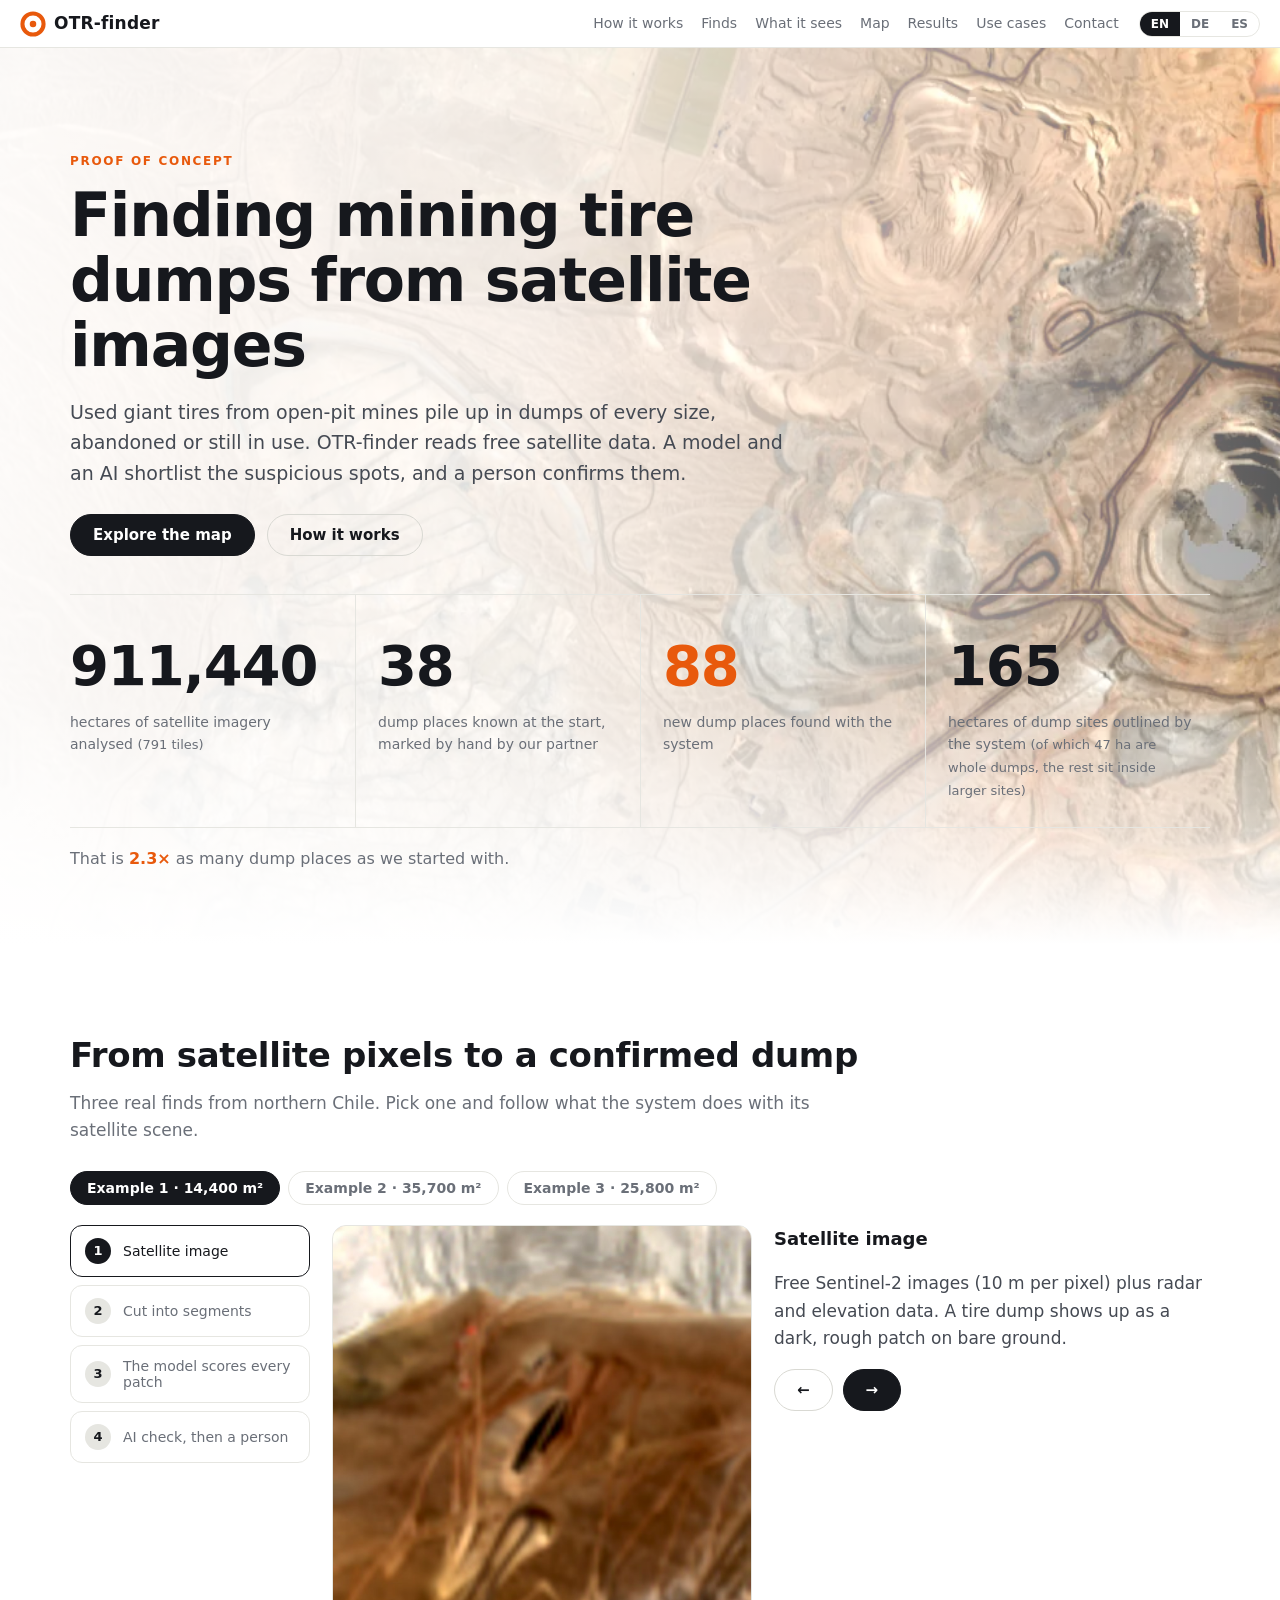
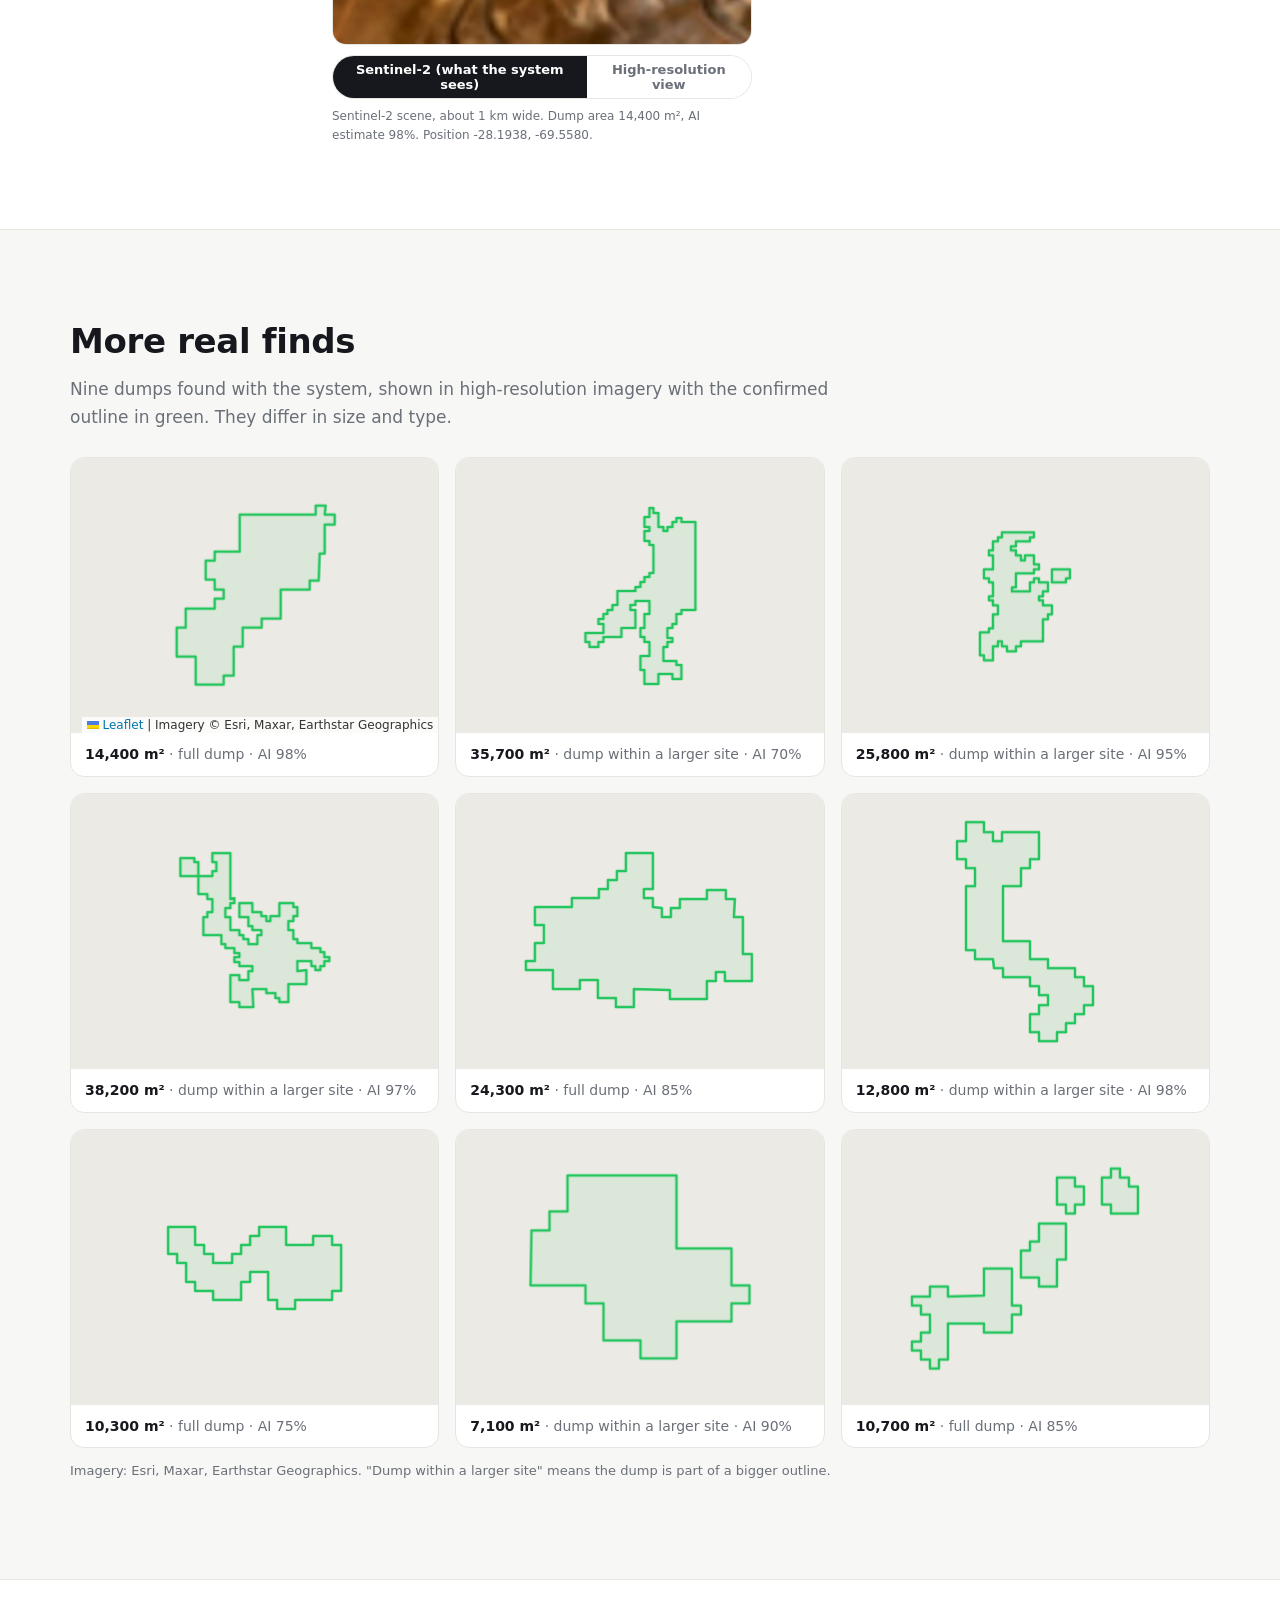
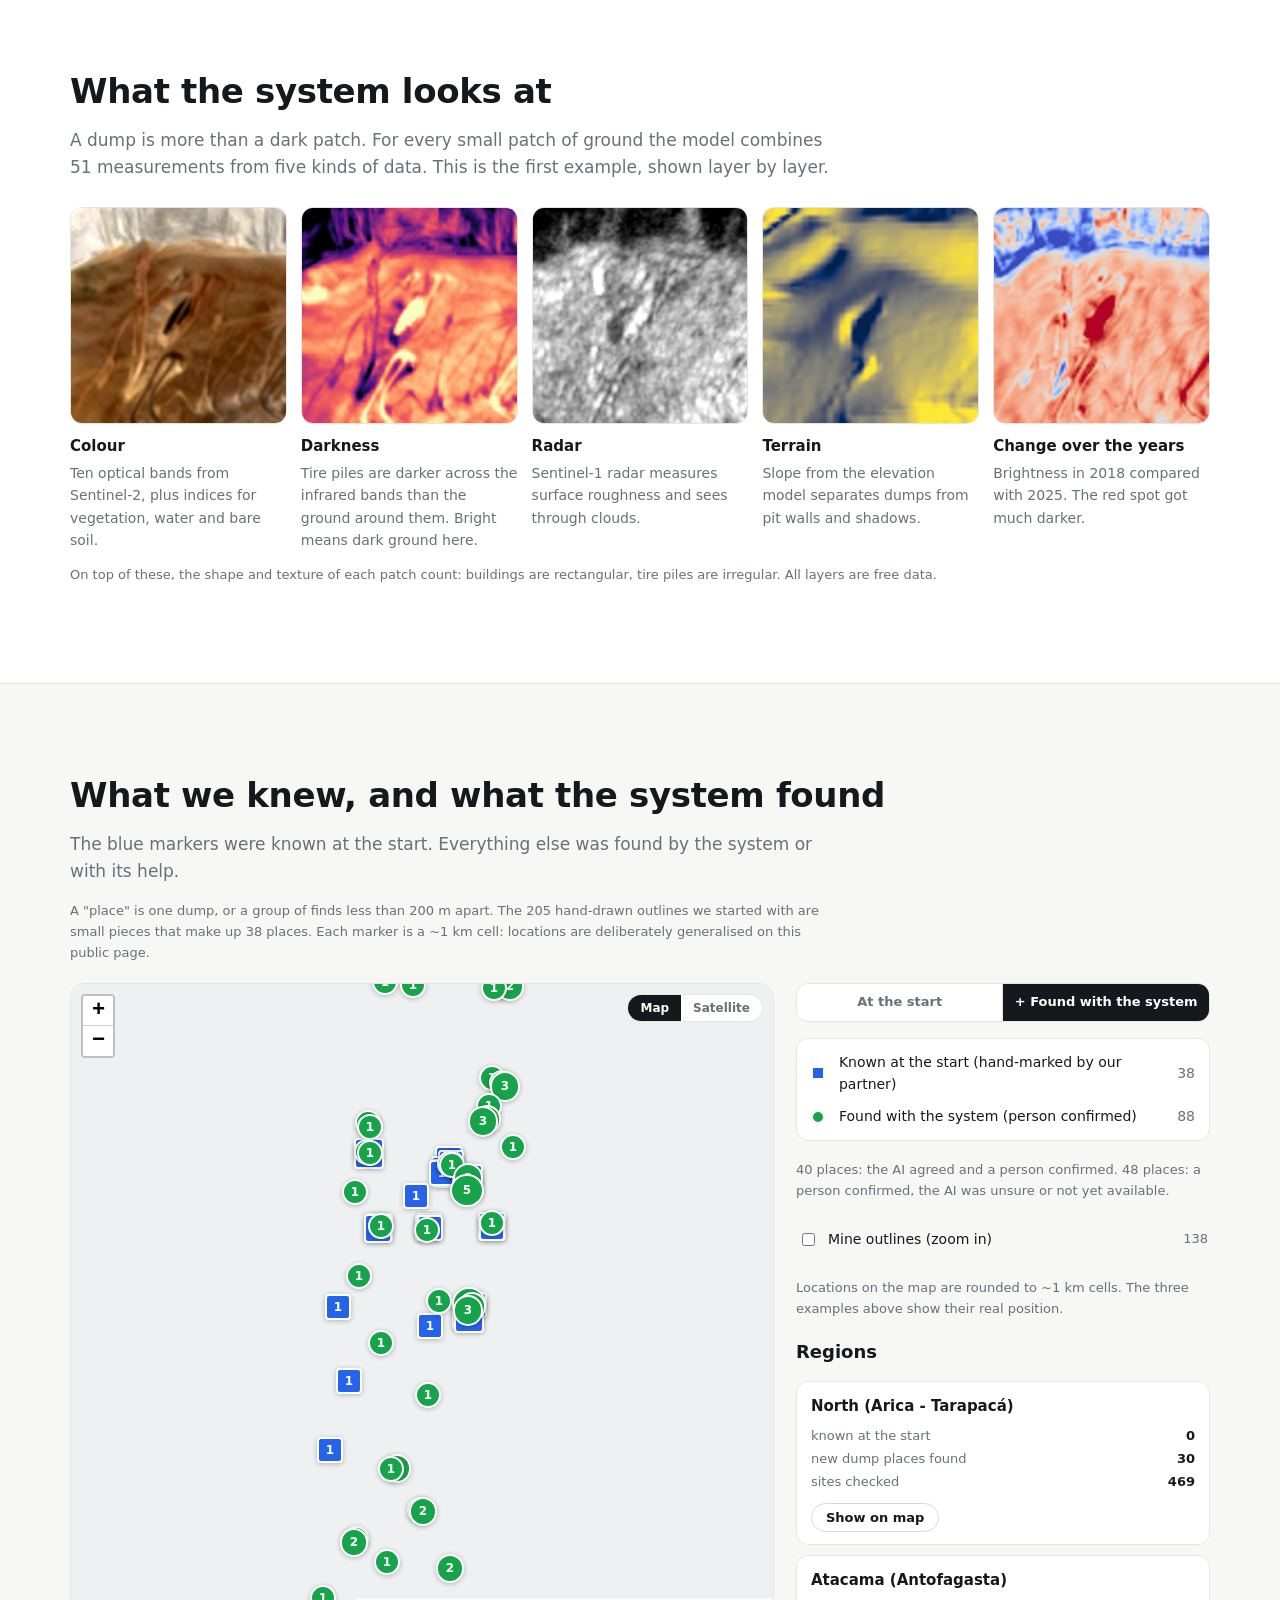
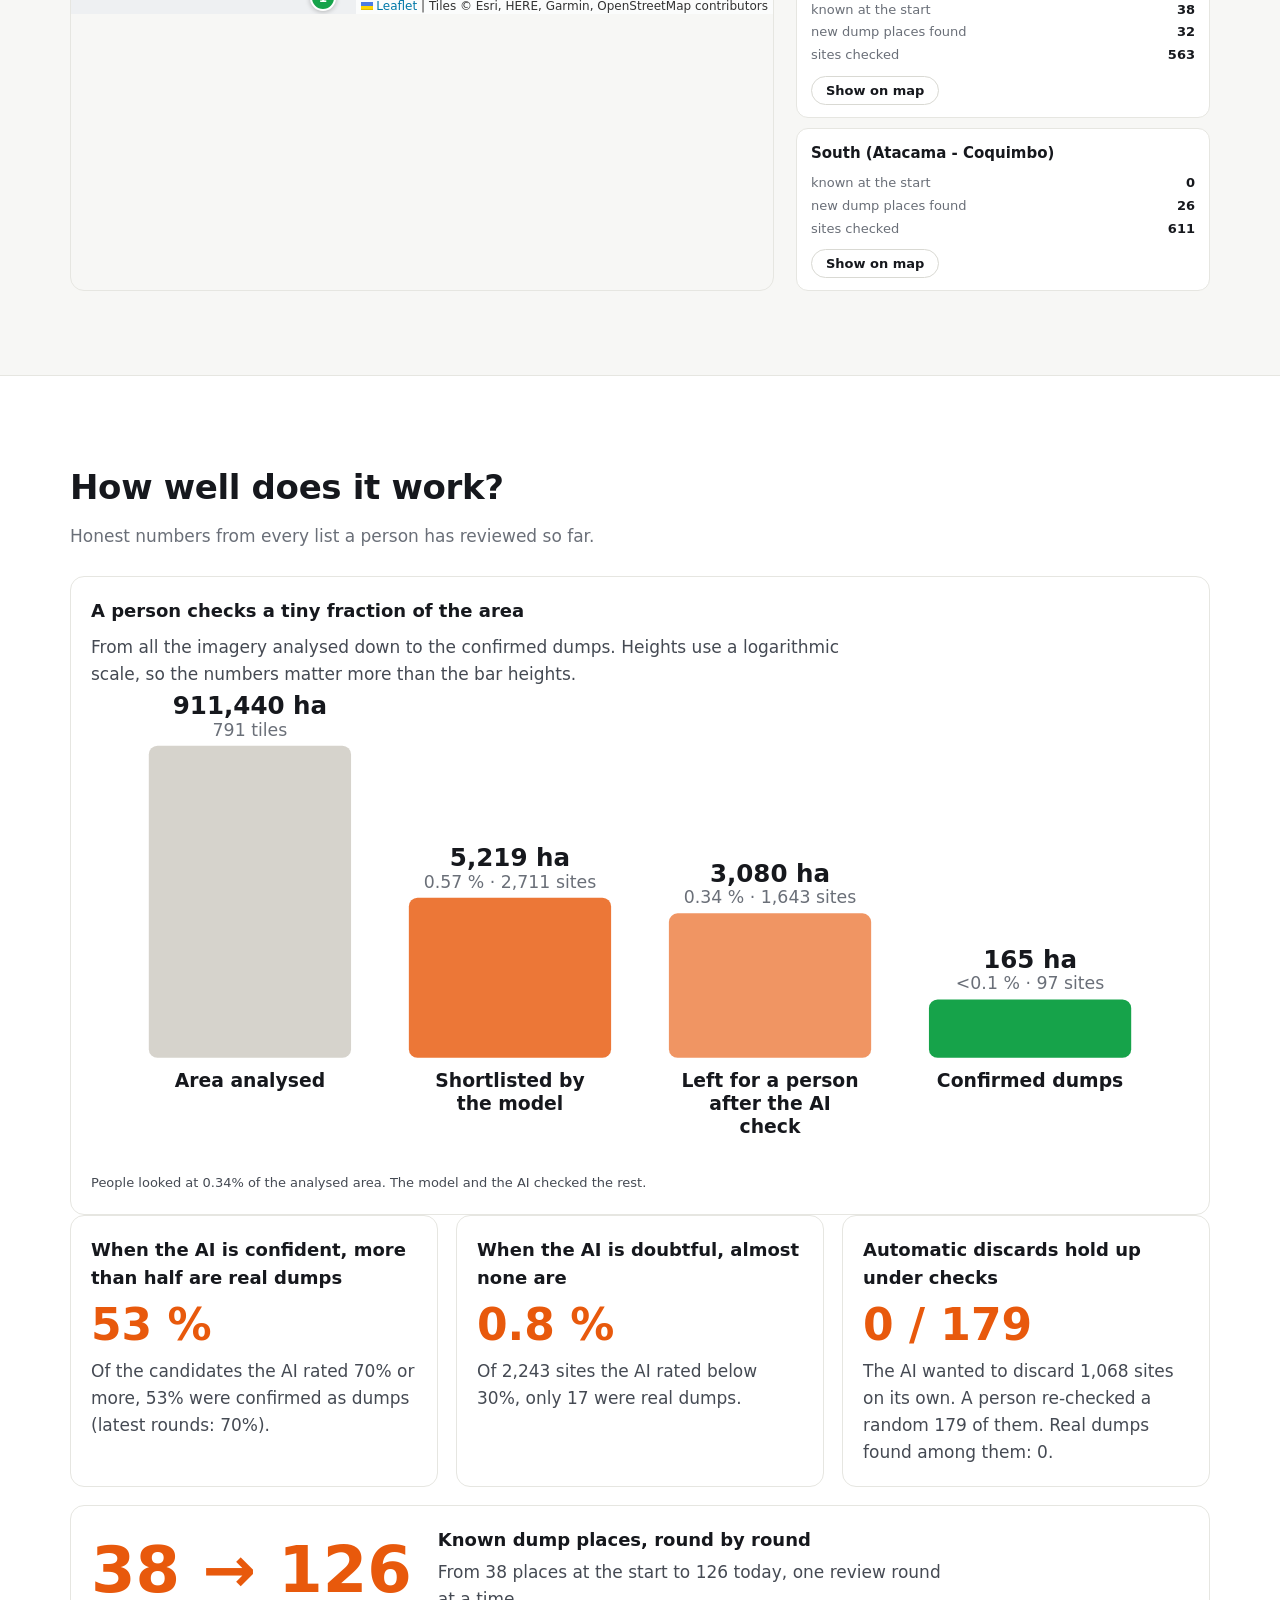
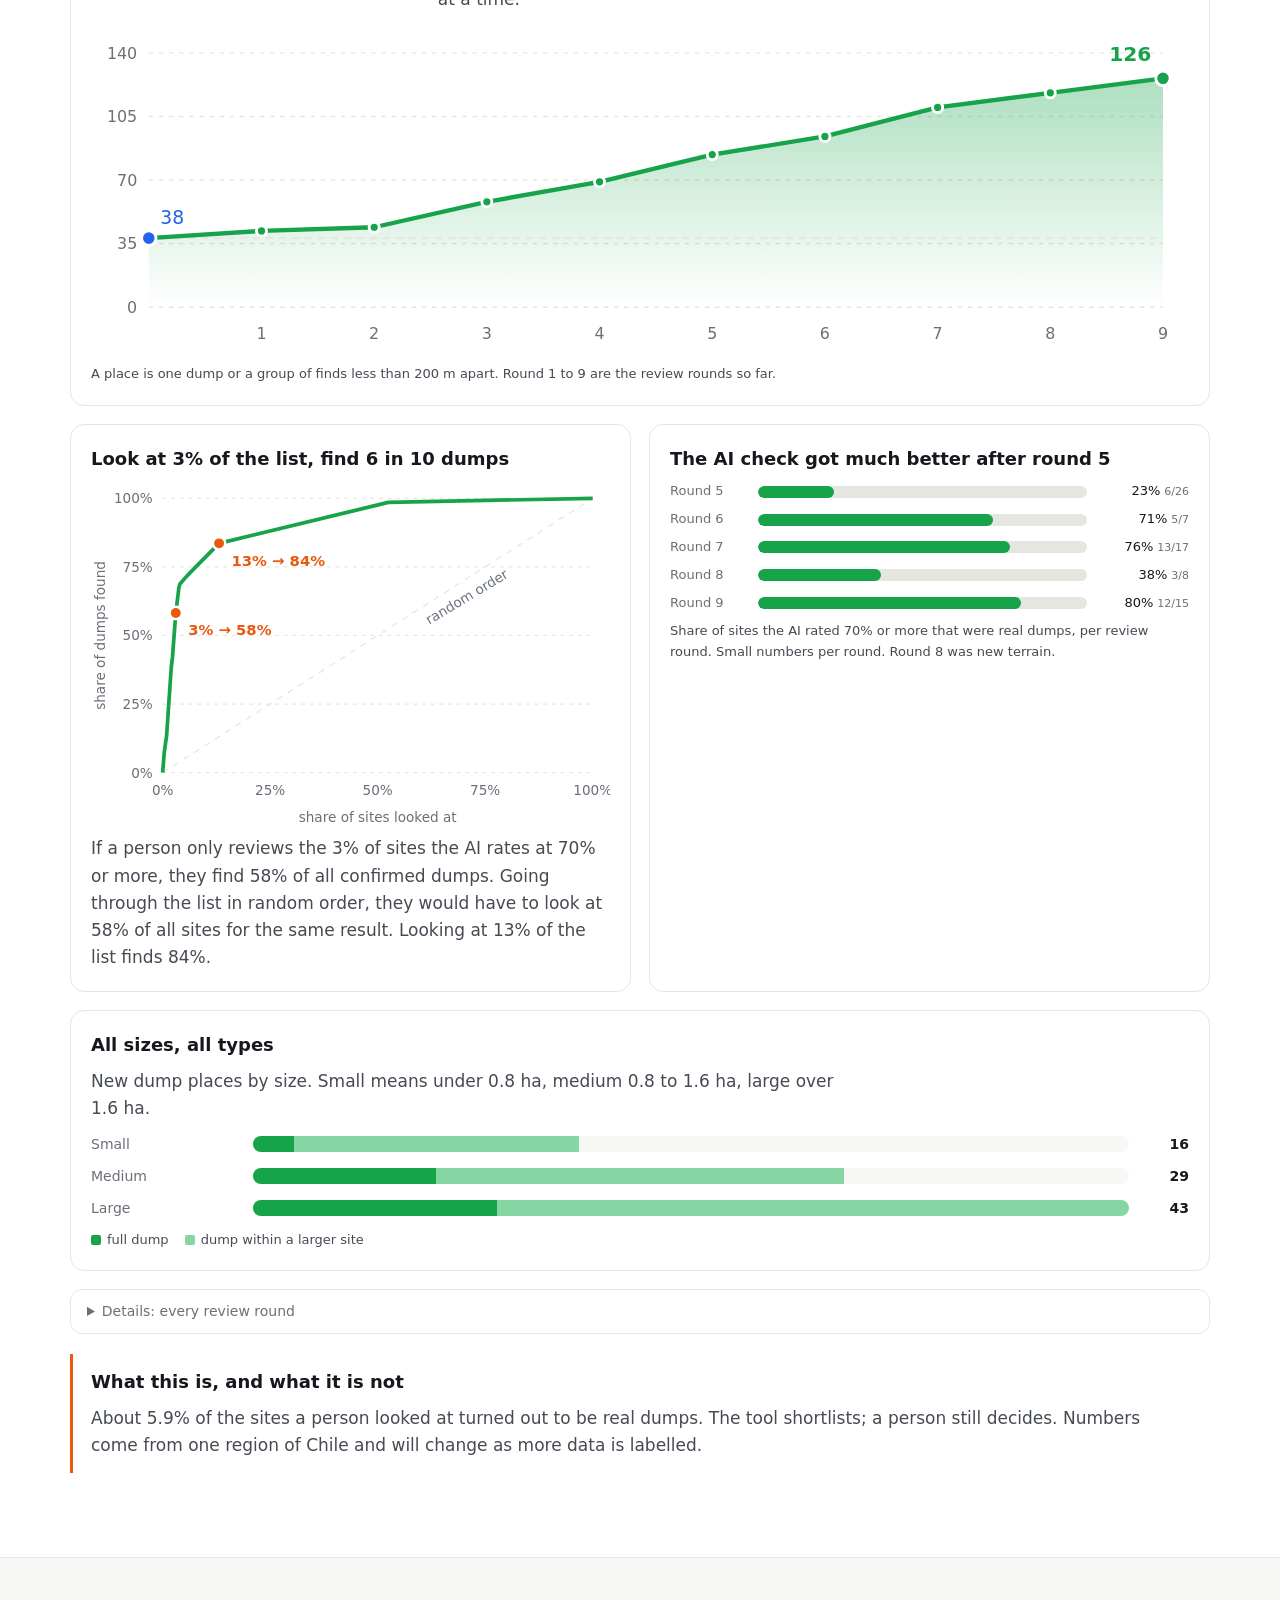
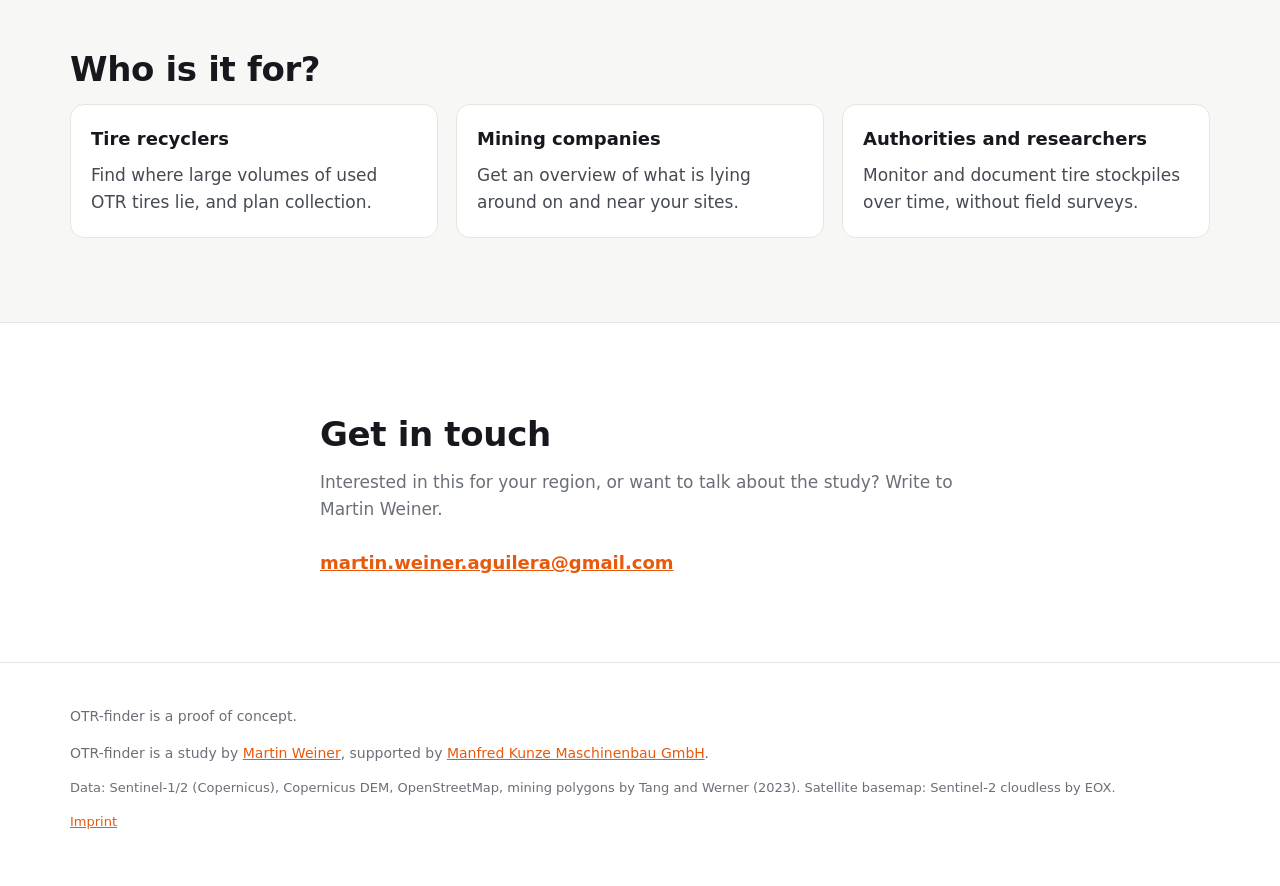
==== index.html @ a996b2fc "Update site" ====
<!doctype html>
<html lang="en">
<head>
<meta charset="utf-8">
<meta name="viewport" content="width=device-width, initial-scale=1">
<title>OTR-finder</title>
<meta name="description" content="OTR-finder: finding mining tire dumps from satellite data. Proof of concept.">
<meta name="theme-color" content="#ffffff">
<link rel="icon" href="data:image/svg+xml,%3Csvg xmlns='http://www.w3.org/2000/svg' viewBox='0 0 32 32'%3E%3Ccircle cx='16' cy='16' r='13' fill='none' stroke='%23e8590c' stroke-width='5'/%3E%3Ccircle cx='16' cy='16' r='4' fill='%23e8590c'/%3E%3C/svg%3E">
<link rel="stylesheet" href="assets/vendor/leaflet/leaflet.css">
<link rel="stylesheet" href="assets/style.css?v=202610182052">
</head>
<body>
<a class="skip" href="#main" data-i18n="skip">Skip to content</a>

<header class="top" id="top">
  <a class="brand" href="#top" aria-label="OTR-finder">
    <svg viewBox="0 0 32 32" width="26" height="26" aria-hidden="true"><circle cx="16" cy="16" r="13" fill="none" stroke="currentColor" stroke-width="5"/><circle cx="16" cy="16" r="4" fill="currentColor"/></svg>
    <span>OTR-finder</span>
  </a>
  <nav aria-label="Main">
    <a href="#how" data-i18n="nav_how">How it works</a>
    <a href="#finds" data-i18n="nav_finds">Finds</a>
    <a href="#layers" data-i18n="nav_layers">What it sees</a>
    <a href="#map" data-i18n="nav_map">Map</a>
    <a href="#results" data-i18n="nav_results">Results</a>
    <a href="#why" data-i18n="nav_why">Use cases</a>
    <a href="#contact" data-i18n="nav_contact">Contact</a>
  </nav>
  <div class="lang" role="group" aria-label="Language" data-i18n-aria="lang_label">
    <button type="button" data-lang="en">EN</button><button type="button" data-lang="de">DE</button><button type="button" data-lang="es">ES</button>
  </div>
</header>

<main id="main">
<section class="hero">
  <div class="hero-photo" aria-hidden="true"></div>
  <div class="wrap hero-inner">
    <p class="kicker" data-i18n="hero_kicker">Proof of concept</p>
    <h1 data-i18n="hero_title">Finding mining tire dumps from satellite images</h1>
    <p class="lead" data-i18n="hero_sub"></p>
    <p class="cta"><a class="btn primary" href="#map" data-i18n="cta_map">Explore the map</a> <a class="btn ghost" href="#how" data-i18n="cta_how">How it works</a></p>
    <dl class="stats" id="heroStats">
      <div><dd data-count="scan_ha">&ndash;</dd><dt><span data-i18n="stat_scan"></span> <small id="scanTiles"></small></dt></div>
      <div><dd data-count="known_places">&ndash;</dd><dt data-i18n="stat_known"></dt></div>
      <div class="hl"><dd data-count="found_places">&ndash;</dd><dt data-i18n="stat_found"></dt></div>
      <div><dd data-count="found_ha">&ndash;</dd><dt><span data-i18n="stat_area"></span> <small id="areaFull"></small></dt></div>
    </dl>
    <p class="gain" id="heroGain"></p>
  </div>
</section>

<section id="how" class="band">
  <div class="wrap">
    <h2 data-i18n="how_title"></h2>
    <p class="sub" data-i18n="how_lead"></p>
    <div class="examples" role="tablist" aria-label="Examples" id="exTabs"></div>
    <div class="stepper">
      <div class="steps" role="tablist" aria-label="Steps" id="stepTabs">
        <button role="tab" data-step="1" aria-selected="true"><b>1</b><span data-i18n="step1_t"></span></button>
        <button role="tab" data-step="2" aria-selected="false"><b>2</b><span data-i18n="step2_t"></span></button>
        <button role="tab" data-step="3" aria-selected="false"><b>3</b><span data-i18n="step3_t"></span></button>
        <button role="tab" data-step="4" aria-selected="false"><b>4</b><span data-i18n="step4_t"></span></button>
      </div>
      <figure class="chip">
        <div class="chip-imgs" id="chipImgs"></div>
        <div id="exMap" class="exmap" hidden></div>
        <div class="viewsw" role="group"><button type="button" data-exview="s2" class="on" data-i18n="ex_s2"></button><button type="button" data-exview="hi" data-i18n="ex_hi"></button></div>
        <figcaption id="chipCap"></figcaption>
      </figure>
      <div class="step-text">
        <h3 id="stepTitle"></h3><p id="stepDesc"></p>
        <div class="step-nav"><button class="btn ghost" id="prevStep" aria-label="Previous">&larr;</button><button class="btn primary" id="nextStep" aria-label="Next">&rarr;</button></div>
      </div>
    </div>
  </div>
</section>

<section id="finds" class="band alt">
  <div class="wrap">
    <h2 data-i18n="finds_title"></h2>
    <p class="sub" data-i18n="finds_lead"></p>
    <div class="gallery" id="gallery"></div>
    <p class="small" data-i18n="finds_note"></p>
  </div>
</section>

<section id="layers" class="band">
  <div class="wrap">
    <h2 data-i18n="lay_title"></h2>
    <p class="sub" data-i18n="lay_lead"></p>
    <div class="layers5">
      <figure><img src="assets/img/lay_optical.jpg" alt="" loading="lazy"><figcaption><b data-i18n="lay1_t"></b><span data-i18n="lay1_d"></span></figcaption></figure>
      <figure><img src="assets/img/lay_dark.jpg" alt="" loading="lazy"><figcaption><b data-i18n="lay2_t"></b><span data-i18n="lay2_d"></span></figcaption></figure>
      <figure><img src="assets/img/lay_radar.jpg" alt="" loading="lazy"><figcaption><b data-i18n="lay3_t"></b><span data-i18n="lay3_d"></span></figcaption></figure>
      <figure><img src="assets/img/lay_terrain.jpg" alt="" loading="lazy"><figcaption><b data-i18n="lay4_t"></b><span data-i18n="lay4_d"></span></figcaption></figure>
      <figure><img src="assets/img/lay_change.jpg" alt="" loading="lazy"><figcaption><b data-i18n="lay5_t"></b><span data-i18n="lay5_d"></span></figcaption></figure>
    </div>
    <p class="small" data-i18n="lay_note"></p>
  </div>
</section>

<section id="map" class="band alt">
  <div class="wrap">
    <h2 data-i18n="map_title"></h2>
    <p class="sub" data-i18n="map_lead"></p>
    <p class="note places" data-i18n="places_note"></p>
    <div class="mapgrid">
      <div class="mapbox">
        <div id="mapEl" role="application" aria-label="Map"></div>
        <div class="basebtns" role="group"><button type="button" data-base="map" class="on" data-i18n="base_map"></button><button type="button" data-base="sat" data-i18n="base_sat"></button></div>
      </div>
      <aside class="side">
        <div class="seg" role="group" aria-label="View" id="viewSeg">
          <button type="button" data-view="start" data-i18n="view_start"></button>
          <button type="button" data-view="found" class="on" data-i18n="view_found"></button>
        </div>
        <ul class="legend">
          <li data-cat="known"><i class="sw sw-known"></i><span data-i18n="layer_known"></span><em data-n="known"></em></li>
          <li data-cat="found"><i class="sw sw-found"></i><span data-i18n="layer_found"></span><em data-n="found"></em></li>
        </ul>
        <p class="note" id="foundSplit"></p>
        <label class="chk"><input type="checkbox" id="minesToggle"><span data-i18n="layer_mines"></span><em data-n="mines"></em></label>
        <p class="note" data-i18n="privacy"></p>
        <h3 data-i18n="regions_title"></h3>
        <div id="regions"></div>
      </aside>
    </div>
  </div>
</section>

<section id="results" class="band">
  <div class="wrap">
    <h2 data-i18n="res_title"></h2>
    <p class="sub" data-i18n="res_lead"></p>
    <article class="card wide funnel"><h3 data-i18n="fun_title"></h3><p class="sub" data-i18n="fun_lead"></p><div id="funnelChart" role="img" aria-label="Funnel"></div><p class="small" id="funnelNote"></p></article>
    <div class="proof" id="proof">
      <article class="card"><h3 data-i18n="ai_title"></h3><div class="big" id="aiBig"></div><p id="aiText"></p></article>
      <article class="card"><h3 data-i18n="low_title"></h3><div class="big" id="lowBig"></div><p id="lowText"></p></article>
      <article class="card"><h3 data-i18n="safe_title"></h3><div class="big" id="safeBig"></div><p id="safeText"></p></article>
    </div>
    <article class="card wide growth">
      <div class="growth-head"><div class="big" id="growthBig"></div><div><h3 data-i18n="growth_title"></h3><p id="growthText"></p></div></div>
      <div id="growthChart" role="img" aria-label="Growth chart"></div>
      <p class="small" data-i18n="growth_note"></p>
    </article>
    <div class="cards-res">
      <article class="card"><h3 data-i18n="gain_title"></h3><div id="gainChart" role="img" aria-label="Gain chart"></div><p id="gainText"></p></article>
      <article class="card"><h3 data-i18n="aiq_title"></h3><div id="aiBars"></div><p class="small" data-i18n="aiq_note"></p></article>
    </div>
    <article class="card wide sizes"><h3 data-i18n="size_title"></h3><p class="sub" data-i18n="size_lead"></p><div id="sizeChart"></div></article>
    <details class="rounds"><summary data-i18n="rounds_details"></summary><div id="chart" aria-live="polite"></div><p class="small" data-i18n="chart_note"></p></details>
    <div class="honest"><h3 data-i18n="honest_title"></h3><p id="honestText"></p></div>
  </div>
</section>

<section id="why" class="band alt">
  <div class="wrap">
    <h2 data-i18n="why_title"></h2>
    <div class="cards3">
      <article class="card"><h3 data-i18n="why1_t"></h3><p data-i18n="why1_d"></p></article>
      <article class="card"><h3 data-i18n="why2_t"></h3><p data-i18n="why2_d"></p></article>
      <article class="card"><h3 data-i18n="why3_t"></h3><p data-i18n="why3_d"></p></article>
    </div>
  </div>
</section>

<section id="contact" class="band">
  <div class="wrap narrow">
    <h2 data-i18n="contact_title"></h2>
    <p class="sub" data-i18n="contact_lead"></p>
    <p class="mail"><a href="mailto:martin.weiner.aguilera@gmail.com">martin.weiner.aguilera@gmail.com</a></p>
  </div>
</section>
</main>

<footer class="foot">
  <div class="wrap"><p data-i18n="foot_text"></p><p data-i18n-html="foot_credit"></p><p class="small" data-i18n="foot_data"></p><p class="small"><a href="impressum.html" data-i18n="foot_imprint">Imprint</a></p></div>
</footer>

<script src="assets/vendor/leaflet/leaflet.js"></script>
<script src="data/timeline.js?v=202610141241"></script>
<script src="data/examples.js?v=202610141430"></script>
<script src="data/data.js?v=202610141431"></script>
<script src="assets/i18n.js?v=202610200717"></script>
<script src="assets/app.js?v=202610200717"></script>
</body>
</html>
---- assets/vendor/leaflet/leaflet.css ----
/* required styles */

.leaflet-pane,
.leaflet-tile,
.leaflet-marker-icon,
.leaflet-marker-shadow,
.leaflet-tile-container,
.leaflet-pane > svg,
.leaflet-pane > canvas,
.leaflet-zoom-box,
.leaflet-image-layer,
.leaflet-layer {
	position: absolute;
	left: 0;
	top: 0;
	}
.leaflet-container {
	overflow: hidden;
	}
.leaflet-tile,
.leaflet-marker-icon,
.leaflet-marker-shadow {
	-webkit-user-select: none;
	   -moz-user-select: none;
	        user-select: none;
	  -webkit-user-drag: none;
	}
/* Prevents IE11 from highlighting tiles in blue */
.leaflet-tile::selection {
	background: transparent;
}
/* Safari renders non-retina tile on retina better with this, but Chrome is worse */
.leaflet-safari .leaflet-tile {
	image-rendering: -webkit-optimize-contrast;
	}
/* hack that prevents hw layers "stretching" when loading new tiles */
.leaflet-safari .leaflet-tile-container {
	width: 1600px;
	height: 1600px;
	-webkit-transform-origin: 0 0;
	}
.leaflet-marker-icon,
.leaflet-marker-shadow {
	display: block;
	}
/* .leaflet-container svg: reset svg max-width decleration shipped in Joomla! (joomla.org) 3.x */
/* .leaflet-container img: map is broken in FF if you have max-width: 100% on tiles */
.leaflet-container .leaflet-overlay-pane svg {
	max-width: none !important;
	max-height: none !important;
	}
.leaflet-container .leaflet-marker-pane img,
.leaflet-container .leaflet-shadow-pane img,
.leaflet-container .leaflet-tile-pane img,
.leaflet-container img.leaflet-image-layer,
.leaflet-container .leaflet-tile {
	max-width: none !important;
	max-height: none !important;
	width: auto;
	padding: 0;
	}

.leaflet-container img.leaflet-tile {
	/* See: https://bugs.chromium.org/p/chromium/issues/detail?id=600120 */
	mix-blend-mode: plus-lighter;
}

.leaflet-container.leaflet-touch-zoom {
	-ms-touch-action: pan-x pan-y;
	touch-action: pan-x pan-y;
	}
.leaflet-container.leaflet-touch-drag {
	-ms-touch-action: pinch-zoom;
	/* Fallback for FF which doesn't support pinch-zoom */
	touch-action: none;
	touch-action: pinch-zoom;
}
.leaflet-container.leaflet-touch-drag.leaflet-touch-zoom {
	-ms-touch-action: none;
	touch-action: none;
}
.leaflet-container {
	-webkit-tap-highlight-color: transparent;
}
.leaflet-container a {
	-webkit-tap-highlight-color: rgba(51, 181, 229, 0.4);
}
.leaflet-tile {
	filter: inherit;
	visibility: hidden;
	}
.leaflet-tile-loaded {
	visibility: inherit;
	}
.leaflet-zoom-box {
	width: 0;
	height: 0;
	-moz-box-sizing: border-box;
	     box-sizing: border-box;
	z-index: 800;
	}
/* workaround for https://bugzilla.mozilla.org/show_bug.cgi?id=888319 */
.leaflet-overlay-pane svg {
	-moz-user-select: none;
	}

.leaflet-pane         { z-index: 400; }

.leaflet-tile-pane    { z-index: 200; }
.leaflet-overlay-pane { z-index: 400; }
.leaflet-shadow-pane  { z-index: 500; }
.leaflet-marker-pane  { z-index: 600; }
.leaflet-tooltip-pane   { z-index: 650; }
.leaflet-popup-pane   { z-index: 700; }

.leaflet-map-pane canvas { z-index: 100; }
.leaflet-map-pane svg    { z-index: 200; }

.leaflet-vml-shape {
	width: 1px;
	height: 1px;
	}
.lvml {
	behavior: url(#default#VML);
	display: inline-block;
	position: absolute;
	}


/* control positioning */

.leaflet-control {
	position: relative;
	z-index: 800;
	pointer-events: visiblePainted; /* IE 9-10 doesn't have auto */
	pointer-events: auto;
	}
.leaflet-top,
.leaflet-bottom {
	position: absolute;
	z-index: 1000;
	pointer-events: none;
	}
.leaflet-top {
	top: 0;
	}
.leaflet-right {
	right: 0;
	}
.leaflet-bottom {
	bottom: 0;
	}
.leaflet-left {
	left: 0;
	}
.leaflet-control {
	float: left;
	clear: both;
	}
.leaflet-right .leaflet-control {
	float: right;
	}
.leaflet-top .leaflet-control {
	margin-top: 10px;
	}
.leaflet-bottom .leaflet-control {
	margin-bottom: 10px;
	}
.leaflet-left .leaflet-control {
	margin-left: 10px;
	}
.leaflet-right .leaflet-control {
	margin-right: 10px;
	}


/* zoom and fade animations */

.leaflet-fade-anim .leaflet-popup {
	opacity: 0;
	-webkit-transition: opacity 0.2s linear;
	   -moz-transition: opacity 0.2s linear;
	        transition: opacity 0.2s linear;
	}
.leaflet-fade-anim .leaflet-map-pane .leaflet-popup {
	opacity: 1;
	}
.leaflet-zoom-animated {
	-webkit-transform-origin: 0 0;
	    -ms-transform-origin: 0 0;
	        transform-origin: 0 0;
	}
svg.leaflet-zoom-animated {
	will-change: transform;
}

.leaflet-zoom-anim .leaflet-zoom-animated {
	-webkit-transition: -webkit-transform 0.25s cubic-bezier(0,0,0.25,1);
	   -moz-transition:    -moz-transform 0.25s cubic-bezier(0,0,0.25,1);
	        transition:         transform 0.25s cubic-bezier(0,0,0.25,1);
	}
.leaflet-zoom-anim .leaflet-tile,
.leaflet-pan-anim .leaflet-tile {
	-webkit-transition: none;
	   -moz-transition: none;
	        transition: none;
	}

.leaflet-zoom-anim .leaflet-zoom-hide {
	visibility: hidden;
	}


/* cursors */

.leaflet-interactive {
	cursor: pointer;
	}
.leaflet-grab {
	cursor: -webkit-grab;
	cursor:    -moz-grab;
	cursor:         grab;
	}
.leaflet-crosshair,
.leaflet-crosshair .leaflet-interactive {
	cursor: crosshair;
	}
.leaflet-popup-pane,
.leaflet-control {
	cursor: auto;
	}
.leaflet-dragging .leaflet-grab,
.leaflet-dragging .leaflet-grab .leaflet-interactive,
.leaflet-dragging .leaflet-marker-draggable {
	cursor: move;
	cursor: -webkit-grabbing;
	cursor:    -moz-grabbing;
	cursor:         grabbing;
	}

/* marker & overlays interactivity */
.leaflet-marker-icon,
.leaflet-marker-shadow,
.leaflet-image-layer,
.leaflet-pane > svg path,
.leaflet-tile-container {
	pointer-events: none;
	}

.leaflet-marker-icon.leaflet-interactive,
.leaflet-image-layer.leaflet-interactive,
.leaflet-pane > svg path.leaflet-interactive,
svg.leaflet-image-layer.leaflet-interactive path {
	pointer-events: visiblePainted; /* IE 9-10 doesn't have auto */
	pointer-events: auto;
	}

/* visual tweaks */

.leaflet-container {
	background: #ddd;
	outline-offset: 1px;
	}
.leaflet-container a {
	color: #0078A8;
	}
.leaflet-zoom-box {
	border: 2px dotted #38f;
	background: rgba(255,255,255,0.5);
	}


/* general typography */
.leaflet-container {
	font-family: "Helvetica Neue", Arial, Helvetica, sans-serif;
	font-size: 12px;
	font-size: 0.75rem;
	line-height: 1.5;
	}


/* general toolbar styles */

.leaflet-bar {
	box-shadow: 0 1px 5px rgba(0,0,0,0.65);
	border-radius: 4px;
	}
.leaflet-bar a {
	background-color: #fff;
	border-bottom: 1px solid #ccc;
	width: 26px;
	height: 26px;
	line-height: 26px;
	display: block;
	text-align: center;
	text-decoration: none;
	color: black;
	}
.leaflet-bar a,
.leaflet-control-layers-toggle {
	background-position: 50% 50%;
	background-repeat: no-repeat;
	display: block;
	}
.leaflet-bar a:hover,
.leaflet-bar a:focus {
	background-color: #f4f4f4;
	}
.leaflet-bar a:first-child {
	border-top-left-radius: 4px;
	border-top-right-radius: 4px;
	}
.leaflet-bar a:last-child {
	border-bottom-left-radius: 4px;
	border-bottom-right-radius: 4px;
	border-bottom: none;
	}
.leaflet-bar a.leaflet-disabled {
	cursor: default;
	background-color: #f4f4f4;
	color: #bbb;
	}

.leaflet-touch .leaflet-bar a {
	width: 30px;
	height: 30px;
	line-height: 30px;
	}
.leaflet-touch .leaflet-bar a:first-child {
	border-top-left-radius: 2px;
	border-top-right-radius: 2px;
	}
.leaflet-touch .leaflet-bar a:last-child {
	border-bottom-left-radius: 2px;
	border-bottom-right-radius: 2px;
	}

/* zoom control */

.leaflet-control-zoom-in,
.leaflet-control-zoom-out {
	font: bold 18px 'Lucida Console', Monaco, monospace;
	text-indent: 1px;
	}

.leaflet-touch .leaflet-control-zoom-in, .leaflet-touch .leaflet-control-zoom-out  {
	font-size: 22px;
	}


/* layers control */

.leaflet-control-layers {
	box-shadow: 0 1px 5px rgba(0,0,0,0.4);
	background: #fff;
	border-radius: 5px;
	}
.leaflet-control-layers-toggle {
	background-image: url(images/layers.png);
	width: 36px;
	height: 36px;
	}
.leaflet-retina .leaflet-control-layers-toggle {
	background-image: url(images/layers-2x.png);
	background-size: 26px 26px;
	}
.leaflet-touch .leaflet-control-layers-toggle {
	width: 44px;
	height: 44px;
	}
.leaflet-control-layers .leaflet-control-layers-list,
.leaflet-control-layers-expanded .leaflet-control-layers-toggle {
	display: none;
	}
.leaflet-control-layers-expanded .leaflet-control-layers-list {
	display: block;
	position: relative;
	}
.leaflet-control-layers-expanded {
	padding: 6px 10px 6px 6px;
	color: #333;
	background: #fff;
	}
.leaflet-control-layers-scrollbar {
	overflow-y: scroll;
	overflow-x: hidden;
	padding-right: 5px;
	}
.leaflet-control-layers-selector {
	margin-top: 2px;
	position: relative;
	top: 1px;
	}
.leaflet-control-layers label {
	display: block;
	font-size: 13px;
	font-size: 1.08333em;
	}
.leaflet-control-layers-separator {
	height: 0;
	border-top: 1px solid #ddd;
	margin: 5px -10px 5px -6px;
	}

/* Default icon URLs */
.leaflet-default-icon-path { /* used only in path-guessing heuristic, see L.Icon.Default */
	background-image: url(images/marker-icon.png);
	}


/* attribution and scale controls */

.leaflet-container .leaflet-control-attribution {
	background: #fff;
	background: rgba(255, 255, 255, 0.8);
	margin: 0;
	}
.leaflet-control-attribution,
.leaflet-control-scale-line {
	padding: 0 5px;
	color: #333;
	line-height: 1.4;
	}
.leaflet-control-attribution a {
	text-decoration: none;
	}
.leaflet-control-attribution a:hover,
.leaflet-control-attribution a:focus {
	text-decoration: underline;
	}
.leaflet-attribution-flag {
	display: inline !important;
	vertical-align: baseline !important;
	width: 1em;
	height: 0.6669em;
	}
.leaflet-left .leaflet-control-scale {
	margin-left: 5px;
	}
.leaflet-bottom .leaflet-control-scale {
	margin-bottom: 5px;
	}
.leaflet-control-scale-line {
	border: 2px solid #777;
	border-top: none;
	line-height: 1.1;
	padding: 2px 5px 1px;
	white-space: nowrap;
	-moz-box-sizing: border-box;
	     box-sizing: border-box;
	background: rgba(255, 255, 255, 0.8);
	text-shadow: 1px 1px #fff;
	}
.leaflet-control-scale-line:not(:first-child) {
	border-top: 2px solid #777;
	border-bottom: none;
	margin-top: -2px;
	}
.leaflet-control-scale-line:not(:first-child):not(:last-child) {
	border-bottom: 2px solid #777;
	}

.leaflet-touch .leaflet-control-attribution,
.leaflet-touch .leaflet-control-layers,
.leaflet-touch .leaflet-bar {
	box-shadow: none;
	}
.leaflet-touch .leaflet-control-layers,
.leaflet-touch .leaflet-bar {
	border: 2px solid rgba(0,0,0,0.2);
	background-clip: padding-box;
	}


/* popup */

.leaflet-popup {
	position: absolute;
	text-align: center;
	margin-bottom: 20px;
	}
.leaflet-popup-content-wrapper {
	padding: 1px;
	text-align: left;
	border-radius: 12px;
	}
.leaflet-popup-content {
	margin: 13px 24px 13px 20px;
	line-height: 1.3;
	font-size: 13px;
	font-size: 1.08333em;
	min-height: 1px;
	}
.leaflet-popup-content p {
	margin: 17px 0;
	margin: 1.3em 0;
	}
.leaflet-popup-tip-container {
	width: 40px;
	height: 20px;
	position: absolute;
	left: 50%;
	margin-top: -1px;
	margin-left: -20px;
	overflow: hidden;
	pointer-events: none;
	}
.leaflet-popup-tip {
	width: 17px;
	height: 17px;
	padding: 1px;

	margin: -10px auto 0;
	pointer-events: auto;

	-webkit-transform: rotate(45deg);
	   -moz-transform: rotate(45deg);
	    -ms-transform: rotate(45deg);
	        transform: rotate(45deg);
	}
.leaflet-popup-content-wrapper,
.leaflet-popup-tip {
	background: white;
	color: #333;
	box-shadow: 0 3px 14px rgba(0,0,0,0.4);
	}
.leaflet-container a.leaflet-popup-close-button {
	position: absolute;
	top: 0;
	right: 0;
	border: none;
	text-align: center;
	width: 24px;
	height: 24px;
	font: 16px/24px Tahoma, Verdana, sans-serif;
	color: #757575;
	text-decoration: none;
	background: transparent;
	}
.leaflet-container a.leaflet-popup-close-button:hover,
.leaflet-container a.leaflet-popup-close-button:focus {
	color: #585858;
	}
.leaflet-popup-scrolled {
	overflow: auto;
	}

.leaflet-oldie .leaflet-popup-content-wrapper {
	-ms-zoom: 1;
	}
.leaflet-oldie .leaflet-popup-tip {
	width: 24px;
	margin: 0 auto;

	-ms-filter: "progid:DXImageTransform.Microsoft.Matrix(M11=0.70710678, M12=0.70710678, M21=-0.70710678, M22=0.70710678)";
	filter: progid:DXImageTransform.Microsoft.Matrix(M11=0.70710678, M12=0.70710678, M21=-0.70710678, M22=0.70710678);
	}

.leaflet-oldie .leaflet-control-zoom,
.leaflet-oldie .leaflet-control-layers,
.leaflet-oldie .leaflet-popup-content-wrapper,
.leaflet-oldie .leaflet-popup-tip {
	border: 1px solid #999;
	}


/* div icon */

.leaflet-div-icon {
	background: #fff;
	border: 1px solid #666;
	}


/* Tooltip */
/* Base styles for the element that has a tooltip */
.leaflet-tooltip {
	position: absolute;
	padding: 6px;
	background-color: #fff;
	border: 1px solid #fff;
	border-radius: 3px;
	color: #222;
	white-space: nowrap;
	-webkit-user-select: none;
	-moz-user-select: none;
	-ms-user-select: none;
	user-select: none;
	pointer-events: none;
	box-shadow: 0 1px 3px rgba(0,0,0,0.4);
	}
.leaflet-tooltip.leaflet-interactive {
	cursor: pointer;
	pointer-events: auto;
	}
.leaflet-tooltip-top:before,
.leaflet-tooltip-bottom:before,
.leaflet-tooltip-left:before,
.leaflet-tooltip-right:before {
	position: absolute;
	pointer-events: none;
	border: 6px solid transparent;
	background: transparent;
	content: "";
	}

/* Directions */

.leaflet-tooltip-bottom {
	margin-top: 6px;
}
.leaflet-tooltip-top {
	margin-top: -6px;
}
.leaflet-tooltip-bottom:before,
.leaflet-tooltip-top:before {
	left: 50%;
	margin-left: -6px;
	}
.leaflet-tooltip-top:before {
	bottom: 0;
	margin-bottom: -12px;
	border-top-color: #fff;
	}
.leaflet-tooltip-bottom:before {
	top: 0;
	margin-top: -12px;
	margin-left: -6px;
	border-bottom-color: #fff;
	}
.leaflet-tooltip-left {
	margin-left: -6px;
}
.leaflet-tooltip-right {
	margin-left: 6px;
}
.leaflet-tooltip-left:before,
.leaflet-tooltip-right:before {
	top: 50%;
	margin-top: -6px;
	}
.leaflet-tooltip-left:before {
	right: 0;
	margin-right: -12px;
	border-left-color: #fff;
	}
.leaflet-tooltip-right:before {
	left: 0;
	margin-left: -12px;
	border-right-color: #fff;
	}

/* Printing */

@media print {
	/* Prevent printers from removing background-images of controls. */
	.leaflet-control {
		-webkit-print-color-adjust: exact;
		print-color-adjust: exact;
		}
	}
---- assets/style.css ----
:root{--bg:#fff;--bg2:#f7f7f5;--panel:#fff;--line:#e6e6e1;--text:#16181d;--muted:#6a6f78;
--amber:#e8590c;--blue:#2563eb;--green:#16a34a;--human:#e8590c;--cand:#9ca3af;--mines:#9ca3af;--radius:14px;
--font:ui-sans-serif,system-ui,-apple-system,"Segoe UI",Roboto,"Helvetica Neue",Arial,sans-serif}
*{box-sizing:border-box}html{scroll-behavior:smooth;scroll-padding-top:70px}
body{margin:0;background:var(--bg);color:var(--text);font:16px/1.6 var(--font);-webkit-font-smoothing:antialiased}
a{color:var(--amber)}img{max-width:100%}
.skip{position:absolute;left:-999px;top:8px;background:#16181d;color:#fff;padding:8px 12px;border-radius:8px;z-index:2000}.skip:focus{left:8px}
:focus-visible{outline:2px solid var(--amber);outline-offset:2px}
.wrap{max-width:1180px;margin:0 auto;padding:0 20px}.narrow{max-width:680px}
.top{position:sticky;top:0;z-index:1500;display:flex;align-items:center;gap:20px;padding:10px 20px;background:rgba(255,255,255,.86);backdrop-filter:blur(10px);border-bottom:1px solid var(--line)}
.brand{display:flex;align-items:center;gap:8px;color:var(--amber);font-weight:700;text-decoration:none;letter-spacing:.2px}
.top nav{display:flex;gap:18px;margin-left:auto;flex-wrap:wrap}.top nav a{color:var(--muted);text-decoration:none;font-size:14px}.top nav a:hover{color:var(--text)}
.lang{display:flex;border:1px solid var(--line);border-radius:999px;overflow:hidden}
.lang button{background:none;border:0;color:var(--muted);padding:5px 11px;font:600 12px var(--font);cursor:pointer}
.lang button[aria-pressed="true"]{background:var(--amber);color:#fff}
.hero{position:relative;overflow:hidden;padding:84px 0 56px;background:radial-gradient(1200px 500px at 70% -10%,#2a1f10 0,transparent 60%),var(--bg)}
.hero-bg{position:absolute;inset:0;opacity:.35;background:
repeating-radial-gradient(circle at 78% 30%,transparent 0 22px,rgba(242,165,65,.10) 23px 24px),
repeating-radial-gradient(circle at 12% 90%,transparent 0 30px,rgba(90,169,255,.07) 31px 32px)}
.hero-inner{position:relative}
.kicker{color:var(--amber);text-transform:uppercase;letter-spacing:.14em;font-size:12px;font-weight:700;margin:0 0 12px}
h1{font-size:clamp(32px,5.4vw,60px);line-height:1.08;margin:0 0 18px;max-width:900px;letter-spacing:-.02em}
.lead{max-width:720px;color:#454a53;font-size:clamp(16px,1.6vw,19px)}
.cta{margin:26px 0 38px;display:flex;gap:12px;flex-wrap:wrap}
.btn{display:inline-block;border-radius:999px;padding:11px 22px;font:600 15px var(--font);text-decoration:none;border:1px solid var(--line);cursor:pointer}
.btn.primary{background:var(--amber);color:#fff;border-color:var(--amber)}.btn.primary:hover{filter:brightness(1.08)}
.btn.ghost{background:transparent;color:var(--text)}.btn.ghost:hover{border-color:var(--muted)}
.stats{display:grid;grid-template-columns:repeat(4,1fr);gap:14px;margin:0}
.stats div{background:rgba(23,29,38,.75);border:1px solid var(--line);border-radius:var(--radius);padding:16px 18px}
.stats dt{color:var(--muted);font-size:13px;order:2}.stats dd{margin:0;font-size:clamp(26px,3.4vw,40px);font-weight:750;color:var(--amber);font-variant-numeric:tabular-nums}
.stats div{display:flex;flex-direction:column}
.band{padding:68px 0}.band.alt{background:var(--bg2);border-block:1px solid var(--line)}
h2{font-size:clamp(24px,3vw,34px);margin:0 0 8px;letter-spacing:-.01em}h3{margin:0 0 8px;font-size:18px}
.sub{color:var(--muted);margin:0 0 26px;max-width:760px}.small{font-size:13px;color:var(--muted)}.note{font-size:13px;color:var(--muted)}
.stepper{display:grid;grid-template-columns:260px minmax(0,1.3fr) minmax(0,1fr);gap:22px;align-items:start}
.steps{display:flex;flex-direction:column;gap:8px}
.steps button{display:flex;gap:12px;align-items:center;text-align:left;background:var(--panel);border:1px solid var(--line);color:var(--muted);padding:12px 14px;border-radius:12px;font:500 14px var(--font);cursor:pointer}
.steps b{display:inline-grid;place-items:center;min-width:26px;height:26px;border-radius:50%;background:var(--line);color:var(--text);font-size:13px}
.steps button[aria-selected="true"]{color:var(--text);border-color:var(--amber)}.steps button[aria-selected="true"] b{background:var(--amber);color:#fff}
.chip{margin:0}.chip-imgs{position:relative;aspect-ratio:512/404;border-radius:var(--radius);overflow:hidden;border:1px solid var(--line);background:#f1f1ee}
.chip-imgs img{position:absolute;inset:0;width:100%;height:100%;object-fit:cover;opacity:0;transition:opacity .45s;image-rendering:auto}
.chip-imgs img.on{opacity:1}.chip figcaption{font-size:12px;color:var(--muted);margin-top:8px}
.step-text p{color:#454a53}.step-nav{display:flex;gap:10px;margin-top:14px}
.mapgrid{display:grid;grid-template-columns:minmax(0,1.7fr) minmax(280px,1fr);gap:22px}
.mapbox{position:relative;border-radius:var(--radius);overflow:hidden;border:1px solid var(--line)}
#mapEl{height:min(70vh,640px);min-height:420px;background:#eef0f2}
.basebtns{position:absolute;right:10px;top:10px;z-index:900;display:flex;background:rgba(255,255,255,.94);border:1px solid var(--line);border-radius:999px;overflow:hidden}
.basebtns button{background:none;border:0;color:var(--muted);padding:6px 12px;font:600 12px var(--font);cursor:pointer}.basebtns .on{background:var(--amber);color:#fff}
.side{display:flex;flex-direction:column;gap:6px}
.layers{border:1px solid var(--line);border-radius:var(--radius);padding:12px 14px;margin:0;background:var(--panel);display:flex;flex-direction:column;gap:9px}
.layers label{display:grid;grid-template-columns:auto 18px 1fr auto;gap:10px;align-items:center;font-size:14px;cursor:pointer}
.layers em{font-style:normal;color:var(--muted);font-variant-numeric:tabular-nums;font-size:13px}
.sw{display:inline-block;width:14px;height:14px}.sw-known{background:var(--blue);border:2px solid #fff}
.sw-ai{background:var(--green);border:2px solid #fff;border-radius:50%}.sw-human{background:var(--human);border:2px solid #fff;transform:rotate(45deg) scale(.85)}
.sw-cand{border:2px solid var(--cand);border-radius:50%;background:rgba(216,222,230,.12)}.sw-mines{border:2px solid var(--mines);background:rgba(139,152,165,.2)}
#regions{display:grid;gap:10px}
.region{background:var(--panel);border:1px solid var(--line);border-radius:12px;padding:12px 14px}
.region h4{margin:0 0 8px;font-size:15px}.region dl{display:grid;grid-template-columns:1fr auto;gap:2px 10px;margin:0 0 10px;font-size:13px;color:var(--muted)}
.region dd{margin:0;color:var(--text);font-weight:650;text-align:right;font-variant-numeric:tabular-nums}.region .btn{padding:6px 14px;font-size:13px}
.mk{display:grid;place-items:center;color:#fff;font:700 11px var(--font);box-shadow:0 0 0 2px rgba(0,0,0,.2)}
.mk-known{width:16px;height:16px;background:var(--blue);border:2px solid #fff}
.mk-ai{width:18px;height:18px;background:var(--green);border:2px solid #fff;border-radius:50%;color:#fff}
.mk-human{width:16px;height:16px;background:var(--human);border:2px solid #fff;transform:rotate(45deg)}.mk-human span{transform:rotate(-45deg);color:#fff}
.leaflet-popup-content-wrapper{background:var(--panel);color:var(--text);border-radius:12px}.leaflet-popup-tip{background:var(--panel)}
.leaflet-popup-content{font:14px/1.5 var(--font);margin:12px 14px}.leaflet-container{font-family:var(--font)}
.pop-t{font-weight:700;margin-bottom:4px}.pop-s{color:var(--muted);font-size:13px}
.cards-res{display:grid;grid-template-columns:repeat(2,minmax(0,1fr));gap:18px}.cards-res .wide{grid-column:1/-1}
.cards3{display:grid;grid-template-columns:repeat(3,minmax(0,1fr));gap:18px}
.card{background:var(--panel);border:1px solid var(--line);border-radius:var(--radius);padding:20px}
.card p{color:#454a53;margin:8px 0 0}.big{font-size:44px;font-weight:780;color:var(--amber);line-height:1.1;font-variant-numeric:tabular-nums}
.honest{margin-top:20px;border-left:3px solid var(--amber);background:rgba(232,89,12,.05);padding:14px 18px;border-radius:0 12px 12px 0}.honest p{margin:0;color:#454a53}
#chart{display:grid;gap:9px;margin:10px 0}.bar{display:grid;grid-template-columns:200px 1fr 150px;gap:10px;align-items:center;font-size:13px;color:var(--muted)}
.bar .track{height:12px;border-radius:99px;background:var(--line);overflow:hidden}.bar .fill{display:block;height:100%;width:0;background:linear-gradient(90deg,var(--amber),#ffcf7a);border-radius:99px;transition:width 1s cubic-bezier(.2,.8,.2,1)}
.bar .v{text-align:right;color:var(--text);font-variant-numeric:tabular-nums}.bar .v small{color:var(--muted);font-size:11px;margin-left:6px}.bar.open{opacity:.7}.bar.open .track{background:repeating-linear-gradient(90deg,var(--line) 0 6px,transparent 6px 12px)}
form{display:grid;gap:14px}form label{display:grid;gap:6px;font-size:14px;color:var(--muted)}
input,textarea{background:var(--panel);border:1px solid var(--line);color:var(--text);border-radius:10px;padding:11px 12px;font:16px var(--font)}
.formrow{display:flex;align-items:center;gap:14px;flex-wrap:wrap}.demo{font-size:13px;color:var(--muted)}#formMsg{margin:0;min-height:1.4em;color:var(--green)}#formMsg.bad{color:#c0392b}
.foot{border-top:1px solid var(--line);padding:28px 0 40px;color:var(--muted);font-size:14px}
.reveal{opacity:0;transform:translateY(14px);transition:opacity .6s,transform .6s}.reveal.in{opacity:1;transform:none}
@media (max-width:980px){.cards-res{grid-template-columns:1fr}.bar{grid-template-columns:120px 1fr 110px}.stepper{grid-template-columns:1fr}.steps{flex-direction:row;flex-wrap:wrap}.mapgrid{grid-template-columns:1fr}.cards3{grid-template-columns:1fr}.stats{grid-template-columns:repeat(2,1fr)}.top nav{display:none}.top{justify-content:space-between}.lang{margin-left:auto}}
@media (prefers-reduced-motion:reduce){*{transition:none!important;scroll-behavior:auto!important}.reveal{opacity:1;transform:none}}

.gain{margin:18px 0 0;color:#454a53;font-size:16px}.gain b{color:var(--amber)}.note.places{max-width:760px;margin:-10px 0 20px}

.seg{display:flex;border:1px solid var(--line);border-radius:12px;overflow:hidden;background:var(--panel)}
.seg button{flex:1;background:none;border:0;color:var(--muted);padding:10px 8px;font:600 13px var(--font);cursor:pointer;line-height:1.25}
.seg button+button{border-left:1px solid var(--line)}.seg .on{background:var(--amber);color:#fff}
.legend{list-style:none;margin:10px 0 0;padding:12px 14px;background:var(--panel);border:1px solid var(--line);border-radius:12px;display:grid;gap:10px}
.legend li{display:grid;grid-template-columns:18px 1fr auto;gap:10px;align-items:center;font-size:14px;transition:opacity .25s}.legend li.off{opacity:.35}
.legend em{font-style:normal;color:var(--muted);font-variant-numeric:tabular-nums}
.sw-found{background:var(--green);border:2px solid #fff;border-radius:50%}
.chk{display:grid;grid-template-columns:auto 1fr auto;gap:10px;align-items:center;font-size:14px;margin:8px 2px;cursor:pointer}.chk em{font-style:normal;color:var(--muted);font-size:13px}
.bub{display:grid;place-items:center;border-radius:50%;color:#fff;font:700 12px var(--font);border:2px solid #fff;box-shadow:0 1px 5px rgba(0,0,0,.25);transition:transform .15s}
.bub:hover{transform:scale(1.12)}
.bub.known{background:var(--blue);border-radius:4px}.bub.found{background:var(--green);color:#fff}
.bub.cand{background:rgba(216,222,230,.22);border:1.5px solid #d8dee6;box-shadow:none;color:#374151;font-weight:600}
.card.wide.growth{margin-bottom:18px}.growth-head{display:flex;gap:26px;align-items:center;flex-wrap:wrap;margin-bottom:10px}
.growth-head .big{font-size:clamp(40px,6vw,64px);white-space:nowrap}.growth-head h3{margin:0 0 4px}.growth-head p{margin:0;max-width:520px}
#growthChart svg,#gainChart svg{width:100%;height:auto;display:block}
.axis text{fill:var(--muted);font:11px var(--font)}.axis line,.axis path{stroke:var(--line)}
.gridline{stroke:var(--line);stroke-dasharray:3 4}
.aibar{display:grid;grid-template-columns:78px 1fr 92px;gap:10px;align-items:center;font-size:13px;color:var(--muted);margin:7px 0}
.aibar .track{height:12px;border-radius:99px;background:var(--line);overflow:hidden}.aibar .fill{display:block;height:100%;width:0;background:linear-gradient(90deg,var(--green),#9af0c8);border-radius:99px;transition:width 1s cubic-bezier(.2,.8,.2,1)}
.aibar .v{text-align:right;color:var(--text);font-variant-numeric:tabular-nums}.aibar .v small{color:var(--muted);font-size:11px;margin-left:4px}
.rounds{margin:18px 0 0;border:1px solid var(--line);border-radius:12px;padding:10px 16px;background:var(--panel)}.rounds summary{cursor:pointer;color:var(--muted);font-size:14px}.rounds[open] summary{margin-bottom:10px}
.cards-res{align-items:stretch}

/* ---- light, simple look ---- */
body{font-size:17px}
.top{border-bottom:1px solid var(--line);backdrop-filter:blur(8px)}
.brand{color:var(--text)}.brand svg{color:var(--amber)}
.lang button[aria-pressed="true"]{background:var(--text);color:#fff}
.hero{padding:104px 0 72px;background:#fff}.hero-bg{display:none}
.kicker{color:var(--amber)}
h1{font-weight:760;max-width:860px}
.btn{border-color:#d9d9d3}.btn.primary{background:var(--text);border-color:var(--text);color:#fff}.btn.primary:hover{filter:none;background:#000}
.btn.ghost:hover{border-color:var(--text)}
.stats{grid-template-columns:repeat(3,1fr);gap:0;border-top:1px solid var(--line);border-bottom:1px solid var(--line)}
.stats div{background:none;border:0;border-radius:0;padding:26px 26px 26px 0;display:flex;flex-direction:column}
.stats div+div{border-left:1px solid var(--line);padding-left:26px}
.stats dd{order:1;font-size:clamp(34px,4.6vw,56px);font-weight:760;color:var(--text);letter-spacing:-.02em}
.stats dt{order:2;font-size:14px;color:var(--muted);max-width:260px}.stats dt small{font-size:13px;color:var(--muted)}
.stats .hl dd{color:var(--amber)}
.gain{color:var(--muted)}.gain b{color:var(--amber)}
.band{padding:84px 0}.band.alt{background:var(--bg2);border-block:1px solid var(--line)}
h2{font-weight:740}
.card,.region,.rounds,.legend,.layers,.seg,.steps button{box-shadow:none}
.card{background:#fff}.band.alt .card,.band.alt .region{background:#fff}
.honest{background:#fff;border-left-color:var(--amber)}
.examples{display:flex;gap:8px;flex-wrap:wrap;margin:0 0 20px}
.examples button{background:#fff;border:1px solid var(--line);border-radius:999px;padding:8px 16px;font:600 14px var(--font);color:var(--muted);cursor:pointer}
.examples button[aria-selected="true"]{background:var(--text);border-color:var(--text);color:#fff}
.steps button{background:#fff}.steps button[aria-selected="true"]{border-color:var(--text);color:var(--text)}
.steps button[aria-selected="true"] b{background:var(--text);color:#fff}
.chip-imgs{aspect-ratio:1/1}
.chip-imgs img{object-fit:contain}
.stepper{grid-template-columns:240px minmax(0,420px) minmax(0,1fr)}
.mapbox,.mapbox *{}
.leaflet-popup-content-wrapper{box-shadow:0 4px 18px rgba(0,0,0,.15)}
.seg .on{background:var(--text);color:#fff}.basebtns .on{background:var(--text);color:#fff}
.bar .fill{background:var(--amber)}.aibar .fill{background:var(--green)}
.legend{background:#fff}
.foot{background:#fff}
a{color:var(--amber)}
@media (max-width:980px){.stats{grid-template-columns:1fr}.stats div+div{border-left:0;border-top:1px solid var(--line);padding-left:0}.stepper{grid-template-columns:1fr}}

.exmap{aspect-ratio:1/1;border-radius:var(--radius);overflow:hidden;border:1px solid var(--line)}.exmap[hidden],.chip-imgs[hidden]{display:none}
.viewsw{display:inline-flex;margin-top:10px;border:1px solid var(--line);border-radius:999px;overflow:hidden}
.viewsw button{background:#fff;border:0;color:var(--muted);padding:6px 14px;font:600 13px var(--font);cursor:pointer}.viewsw .on{background:var(--text);color:#fff}

/* gallery, compare, proof, sizes */
.gallery{display:grid;grid-template-columns:repeat(3,minmax(0,1fr));gap:16px}
.gcard{margin:0;background:#fff;border:1px solid var(--line);border-radius:var(--radius);overflow:hidden}
.gmap{aspect-ratio:4/3;background:#eceae4}.gcard figcaption{padding:10px 14px;font-size:14px;color:var(--muted)}.gcard figcaption b{color:var(--text)}
.gcard .leaflet-container{background:#eceae4}
.cmpseg{max-width:360px;margin:0 0 14px}.cmpbox{border:1px solid var(--line);border-radius:var(--radius);overflow:hidden}
#cmpMap{height:min(64vh,560px);min-height:360px;background:#eceae4}
.cmplegend{max-width:420px;margin-top:14px}
.proof{display:grid;grid-template-columns:repeat(3,minmax(0,1fr));gap:18px;margin-bottom:18px}
.sizes{margin-top:18px}.sbar{display:grid;grid-template-columns:150px 1fr 48px;gap:12px;align-items:center;margin:10px 0;font-size:14px}
.sbar .sl{color:var(--muted)}.strack{display:flex;height:16px;border-radius:99px;overflow:hidden;background:var(--bg2)}
.strack i,.slegend i{display:inline-block}.f1{background:var(--green)}.f2{background:#86d6a4}.strack i{height:100%}
.slegend i{width:10px;height:10px;border-radius:2px;margin:0 6px 0 12px;vertical-align:-1px}.slegend i:first-child{margin-left:0}
.sbar .sv{text-align:right;font-variant-numeric:tabular-nums;font-weight:650}
@media (max-width:980px){.gallery{grid-template-columns:repeat(2,minmax(0,1fr))}.proof{grid-template-columns:1fr}.sbar{grid-template-columns:110px 1fr 40px}}
@media (max-width:560px){.gallery{grid-template-columns:1fr}}

.cmpbtns{display:flex;gap:10px;margin:0 0 12px}.cmpbtns .btn{padding:7px 16px;font-size:14px}
.pin{display:block;filter:drop-shadow(0 2px 3px rgba(0,0,0,.45))}

.cmpbox{position:relative}.cmpempty{position:absolute;left:50%;top:14px;transform:translateX(-50%);z-index:800;background:#fff;border:1px solid var(--line);border-radius:999px;padding:8px 18px;font-weight:600;font-size:14px;box-shadow:0 2px 10px rgba(0,0,0,.15)}.cmpempty[hidden]{display:none}
.funnel .funsvg{width:100%;height:auto;display:block}.funsvg .fv{font:700 17px var(--font);fill:var(--text)}.funsvg .fs{font:12px var(--font);fill:var(--muted)}.funsvg .fl{font:600 13px var(--font);fill:var(--text)}

.stats{grid-template-columns:repeat(4,1fr)}.stats div{padding-right:18px}.stats div+div{padding-left:22px}
@media (max-width:980px){.stats{grid-template-columns:1fr}.stats div+div{padding-left:0}}

.hero{position:relative;overflow:hidden}.hero-inner{position:relative;z-index:1}
.hero-art{position:absolute;right:-3%;top:6%;width:min(54vw,760px);height:auto;opacity:.5;pointer-events:none;z-index:0;filter:saturate(.9)}
@media (max-width:980px){.hero-art{width:90vw;right:-25%;top:auto;bottom:6%;opacity:.18}}
.hero-art{top:2%;width:min(50vw,700px);opacity:.6;-webkit-mask-image:radial-gradient(ellipse 72% 70% at 58% 46%,#000 40%,transparent 100%);mask-image:radial-gradient(ellipse 72% 70% at 58% 46%,#000 40%,transparent 100%)}

.tlgrid{display:grid;grid-template-columns:minmax(0,440px) minmax(0,1fr);gap:28px;align-items:start}
.tlfig{position:relative}.tlyear{position:absolute;left:14px;top:14px;background:rgba(255,255,255,.92);border-radius:10px;padding:4px 12px;font:750 22px var(--font);z-index:2}
.tlctl{display:flex;align-items:center;gap:14px}.tlctl input{flex:1;accent-color:var(--amber)}.tlctl .btn{min-width:84px;padding:8px 16px}
.tlscale{display:flex;justify-content:space-between;font-size:12px;color:var(--muted);margin:4px 2px 18px}.tlscale .on{color:var(--text);font-weight:700}
@media (max-width:980px){.tlgrid{grid-template-columns:1fr}}

.layers5{display:grid;grid-template-columns:repeat(5,minmax(0,1fr));gap:14px;margin-bottom:14px}
.layers5 figure{margin:0}.layers5 img{width:100%;aspect-ratio:1/1;object-fit:cover;border-radius:12px;border:1px solid var(--line);display:block}
.layers5 figcaption{margin-top:10px;font-size:14px;color:var(--muted);display:flex;flex-direction:column;gap:4px}.layers5 figcaption b{color:var(--text);font-size:15px}
@media (max-width:980px){.layers5{grid-template-columns:repeat(2,minmax(0,1fr))}}

.hero-art{display:none}
.hero-photo{position:absolute;inset:0;z-index:0;background:linear-gradient(90deg,rgba(255,255,255,.96) 0%,rgba(255,255,255,.86) 42%,rgba(255,255,255,.35) 100%),linear-gradient(0deg,#fff 0%,rgba(255,255,255,0) 28%),url(img/hero-wide.webp) center/cover no-repeat}

.blind .sub{margin-bottom:14px}.bbar{display:grid;grid-template-columns:230px 1fr 110px;gap:14px;align-items:center;margin:12px 0;font-size:14px}
.bbar .bl{color:var(--text)}.btrack{position:relative;height:18px;border-radius:99px;background:var(--bg2)}.btrack i{display:block;height:100%;border-radius:99px;background:var(--green)}
.btrack u{position:absolute;top:-4px;bottom:-4px;width:3px;background:var(--text);border-radius:2px;text-decoration:none}
.bbar .bv{text-align:right;font-weight:700;font-variant-numeric:tabular-nums}.bbar .bv small{display:block;color:var(--muted);font-weight:500;font-size:12px}
.blegend i{display:inline-block;width:3px;height:12px;background:var(--text);margin-right:8px;vertical-align:-2px}
@media (max-width:700px){.bbar{grid-template-columns:1fr}.bbar .bv{text-align:left}}

.mail{font-size:18px;margin:0}.mail a{color:var(--accent,#e8590c);font-weight:600}
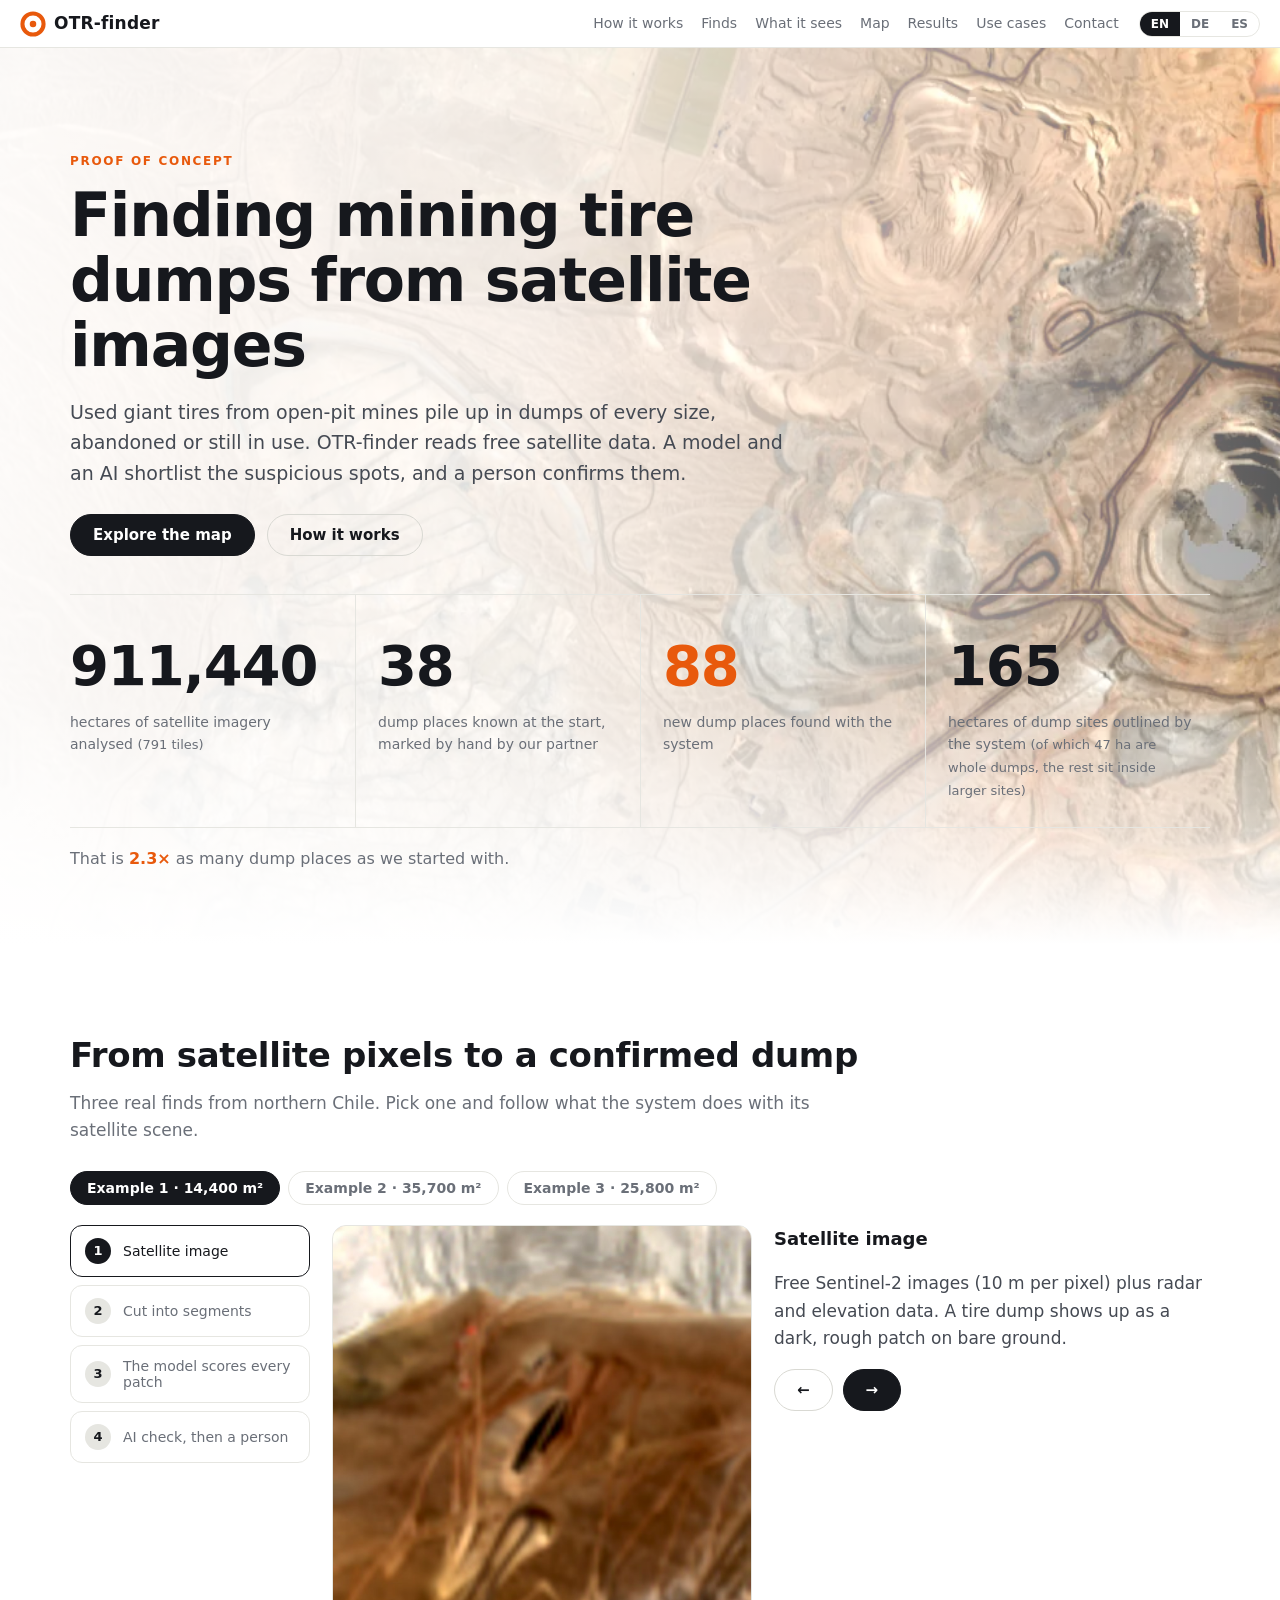
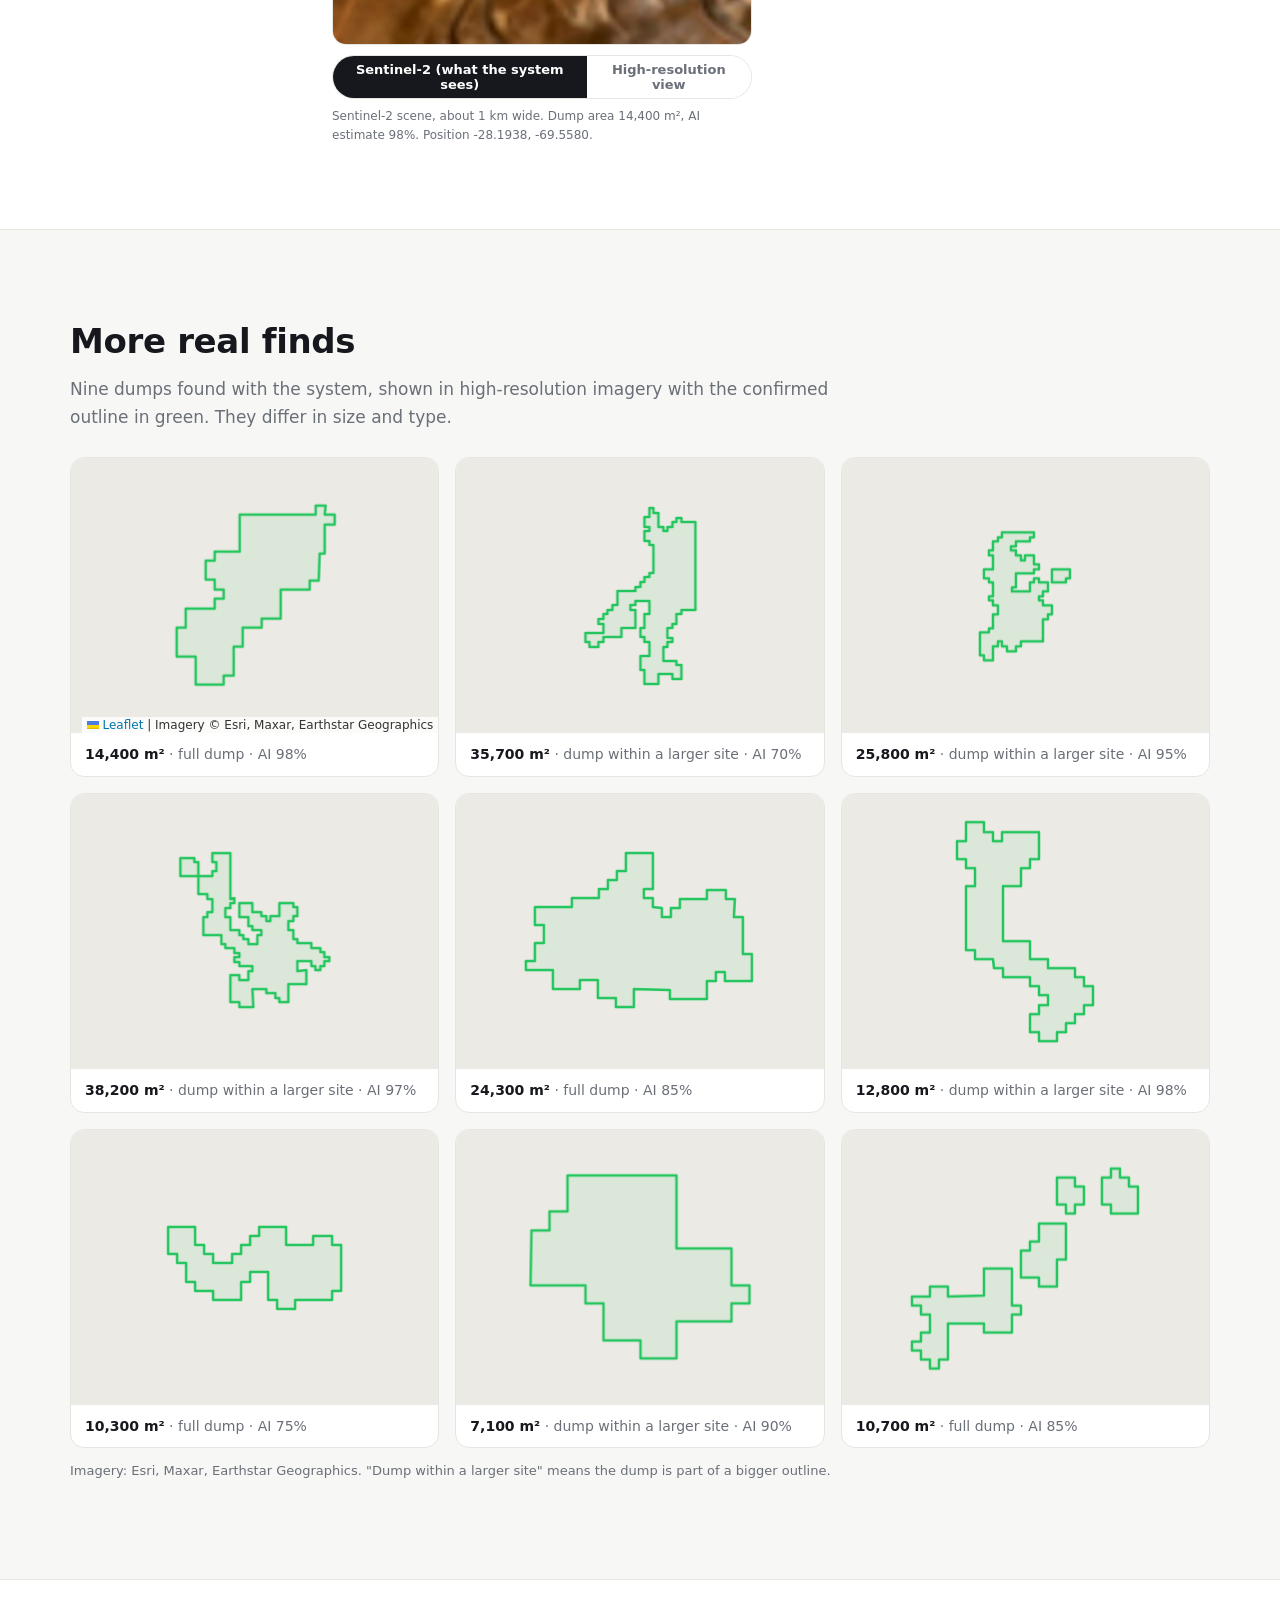
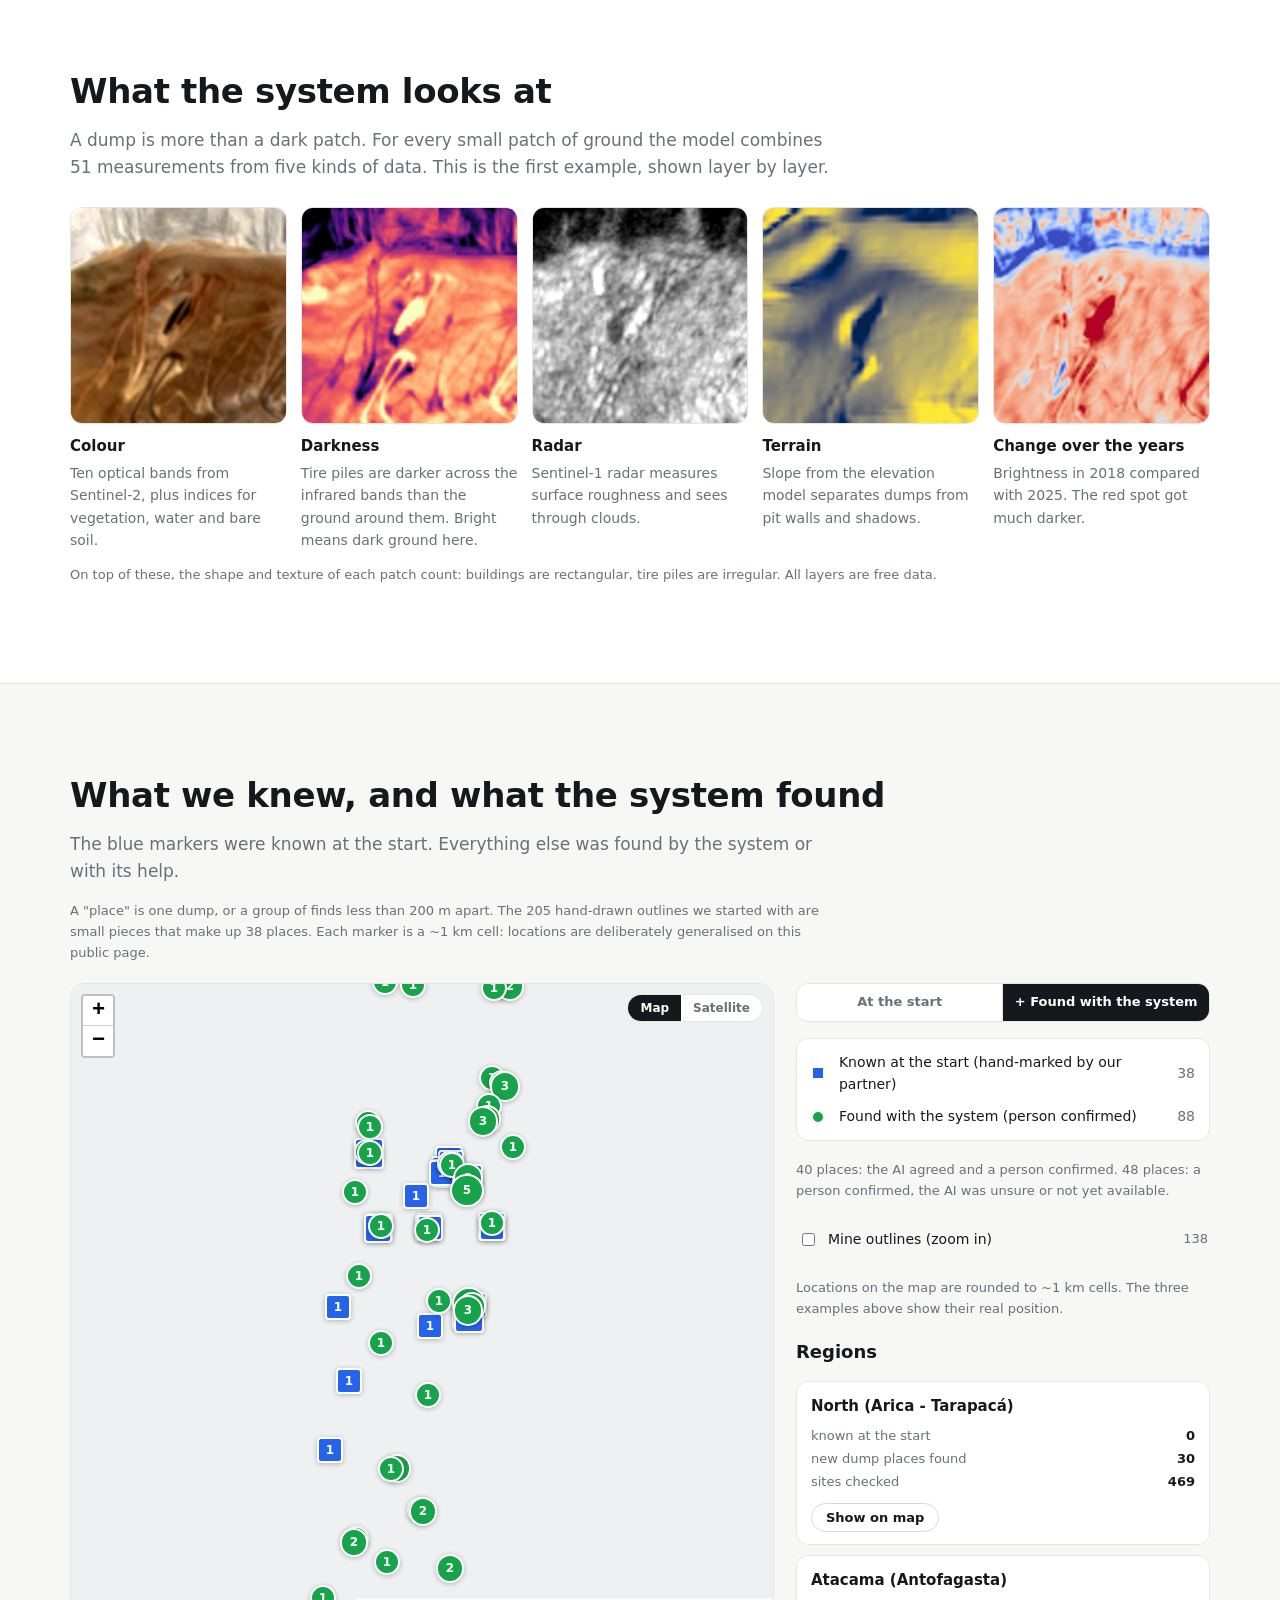
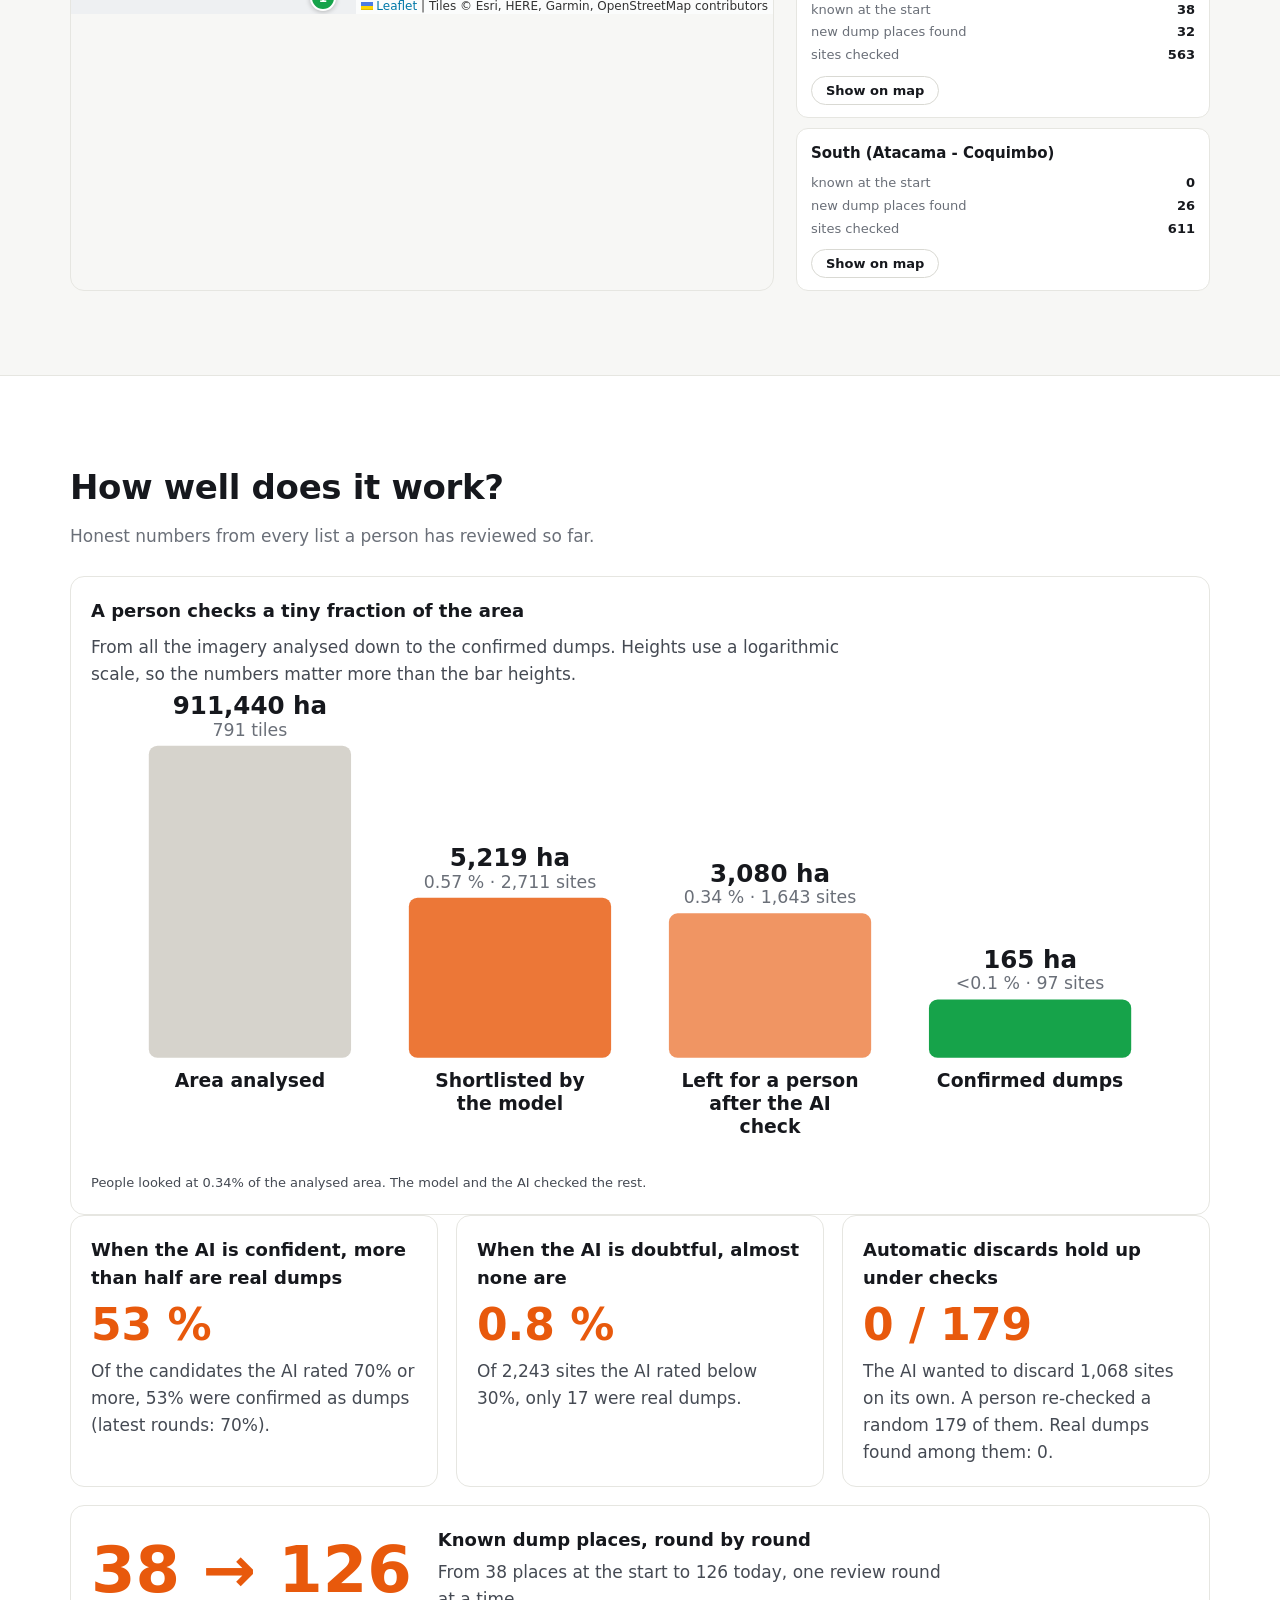
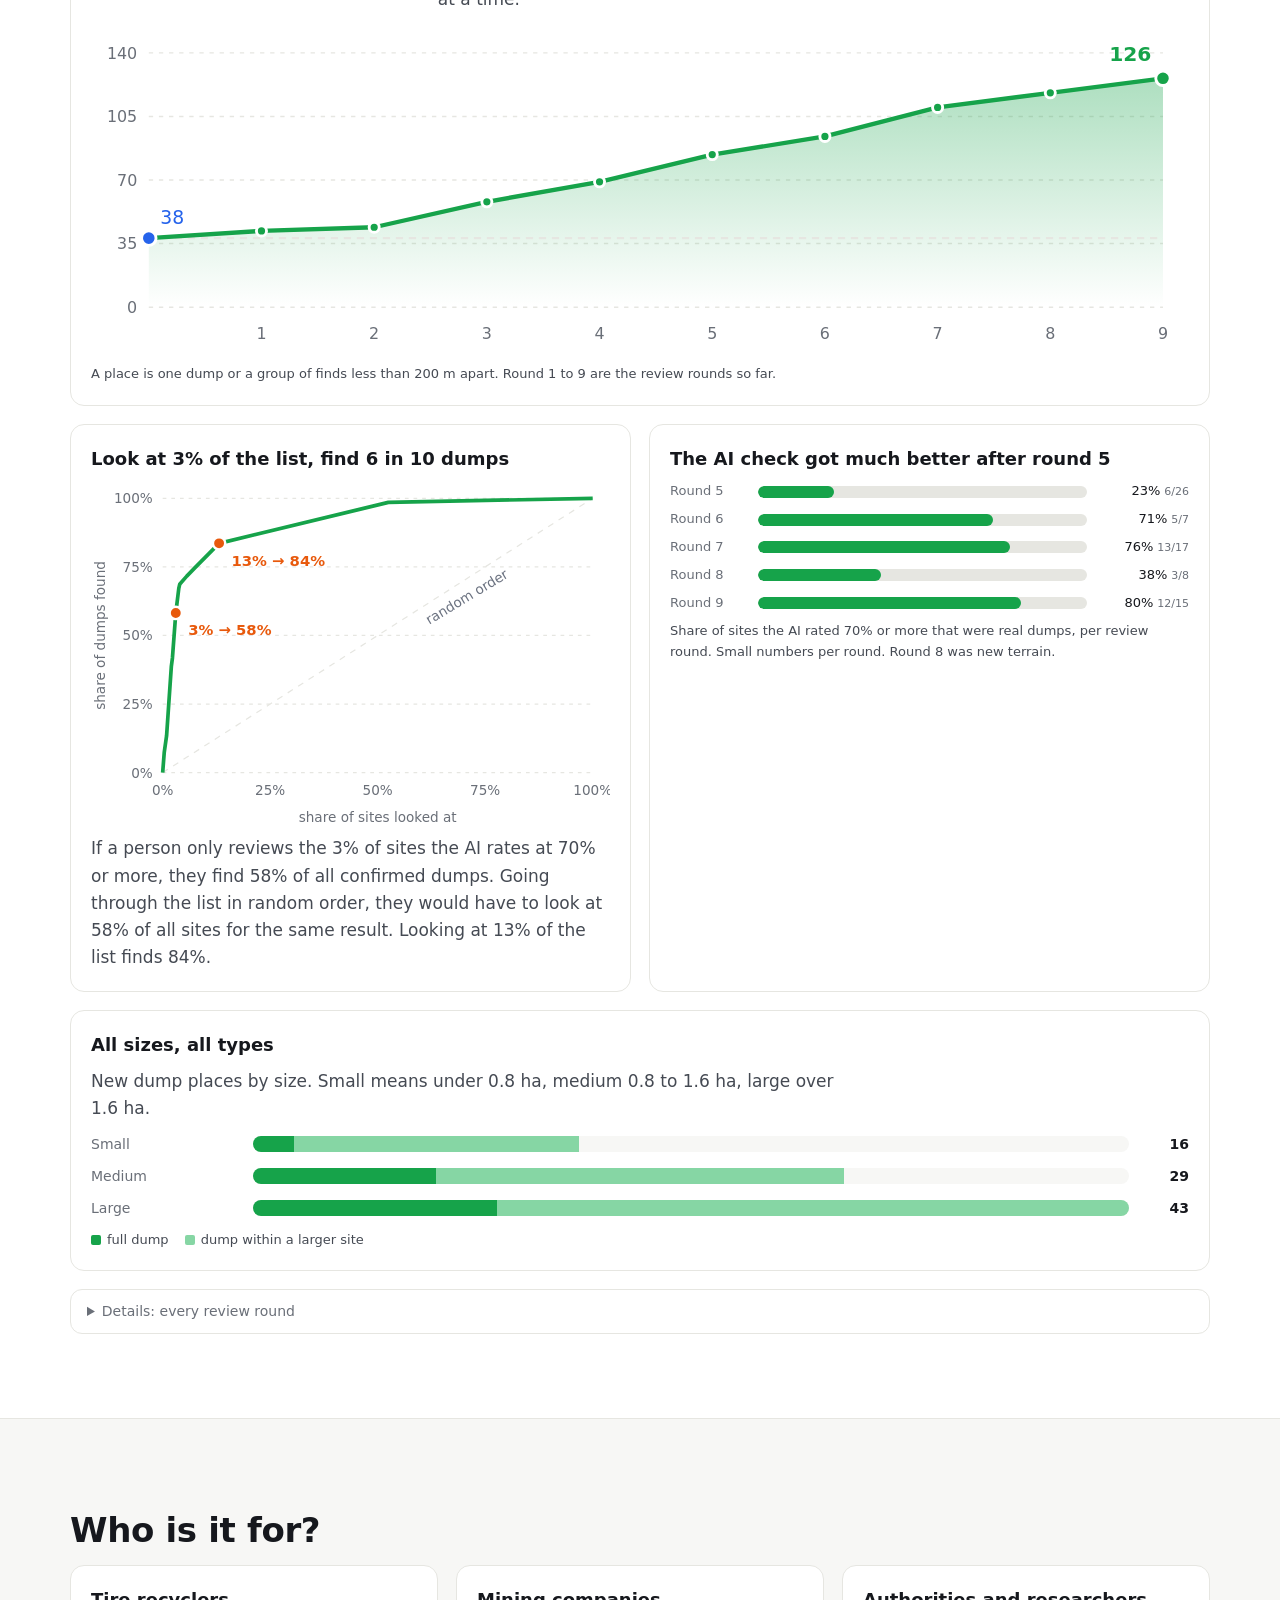
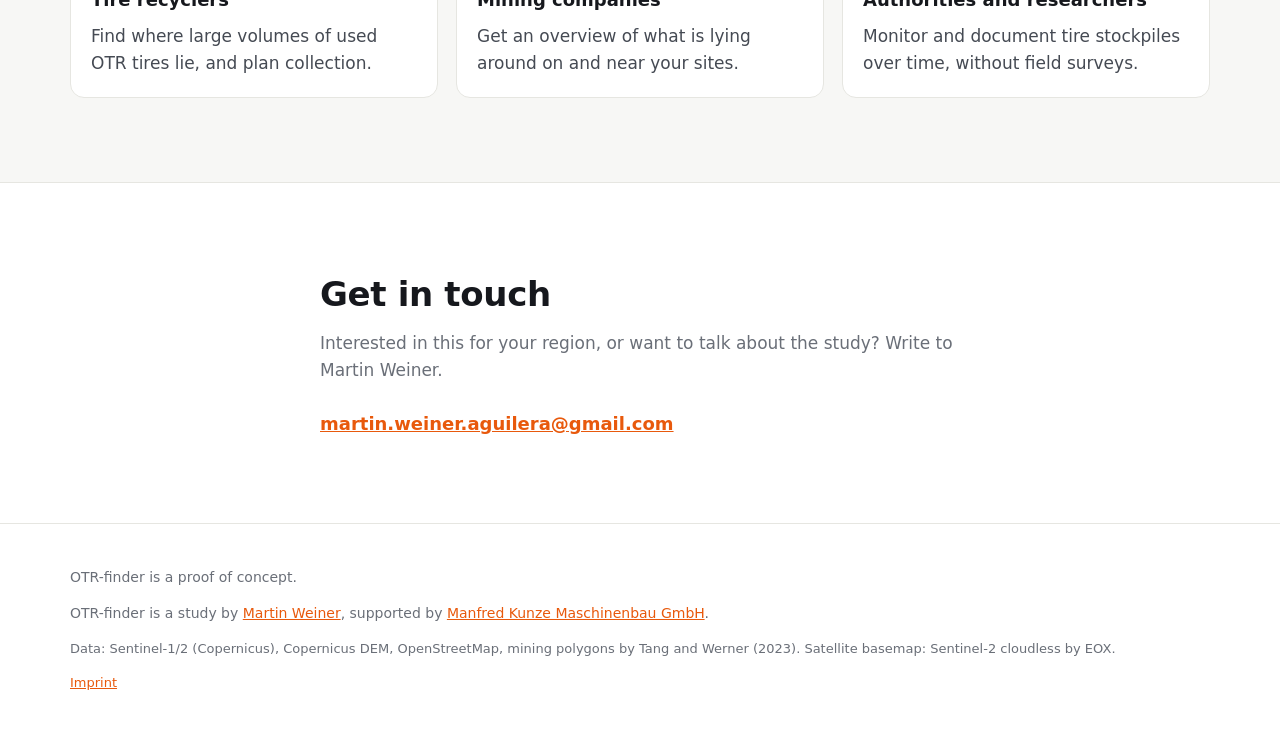
==== commit f0bf1f24: "Update site" ====
--- a/index.html
+++ b/index.html
@@ -150,7 +150,6 @@
     </div>
     <article class="card wide sizes"><h3 data-i18n="size_title"></h3><p class="sub" data-i18n="size_lead"></p><div id="sizeChart"></div></article>
     <details class="rounds"><summary data-i18n="rounds_details"></summary><div id="chart" aria-live="polite"></div><p class="small" data-i18n="chart_note"></p></details>
-    <div class="honest"><h3 data-i18n="honest_title"></h3><p id="honestText"></p></div>
   </div>
 </section>
 
@@ -183,6 +182,6 @@
 <script src="data/examples.js?v=202610141430"></script>
 <script src="data/data.js?v=202610141431"></script>
 <script src="assets/i18n.js?v=202610200717"></script>
-<script src="assets/app.js?v=202610200717"></script>
+<script src="assets/app.js?v=202610200733"></script>
 </body>
 </html>
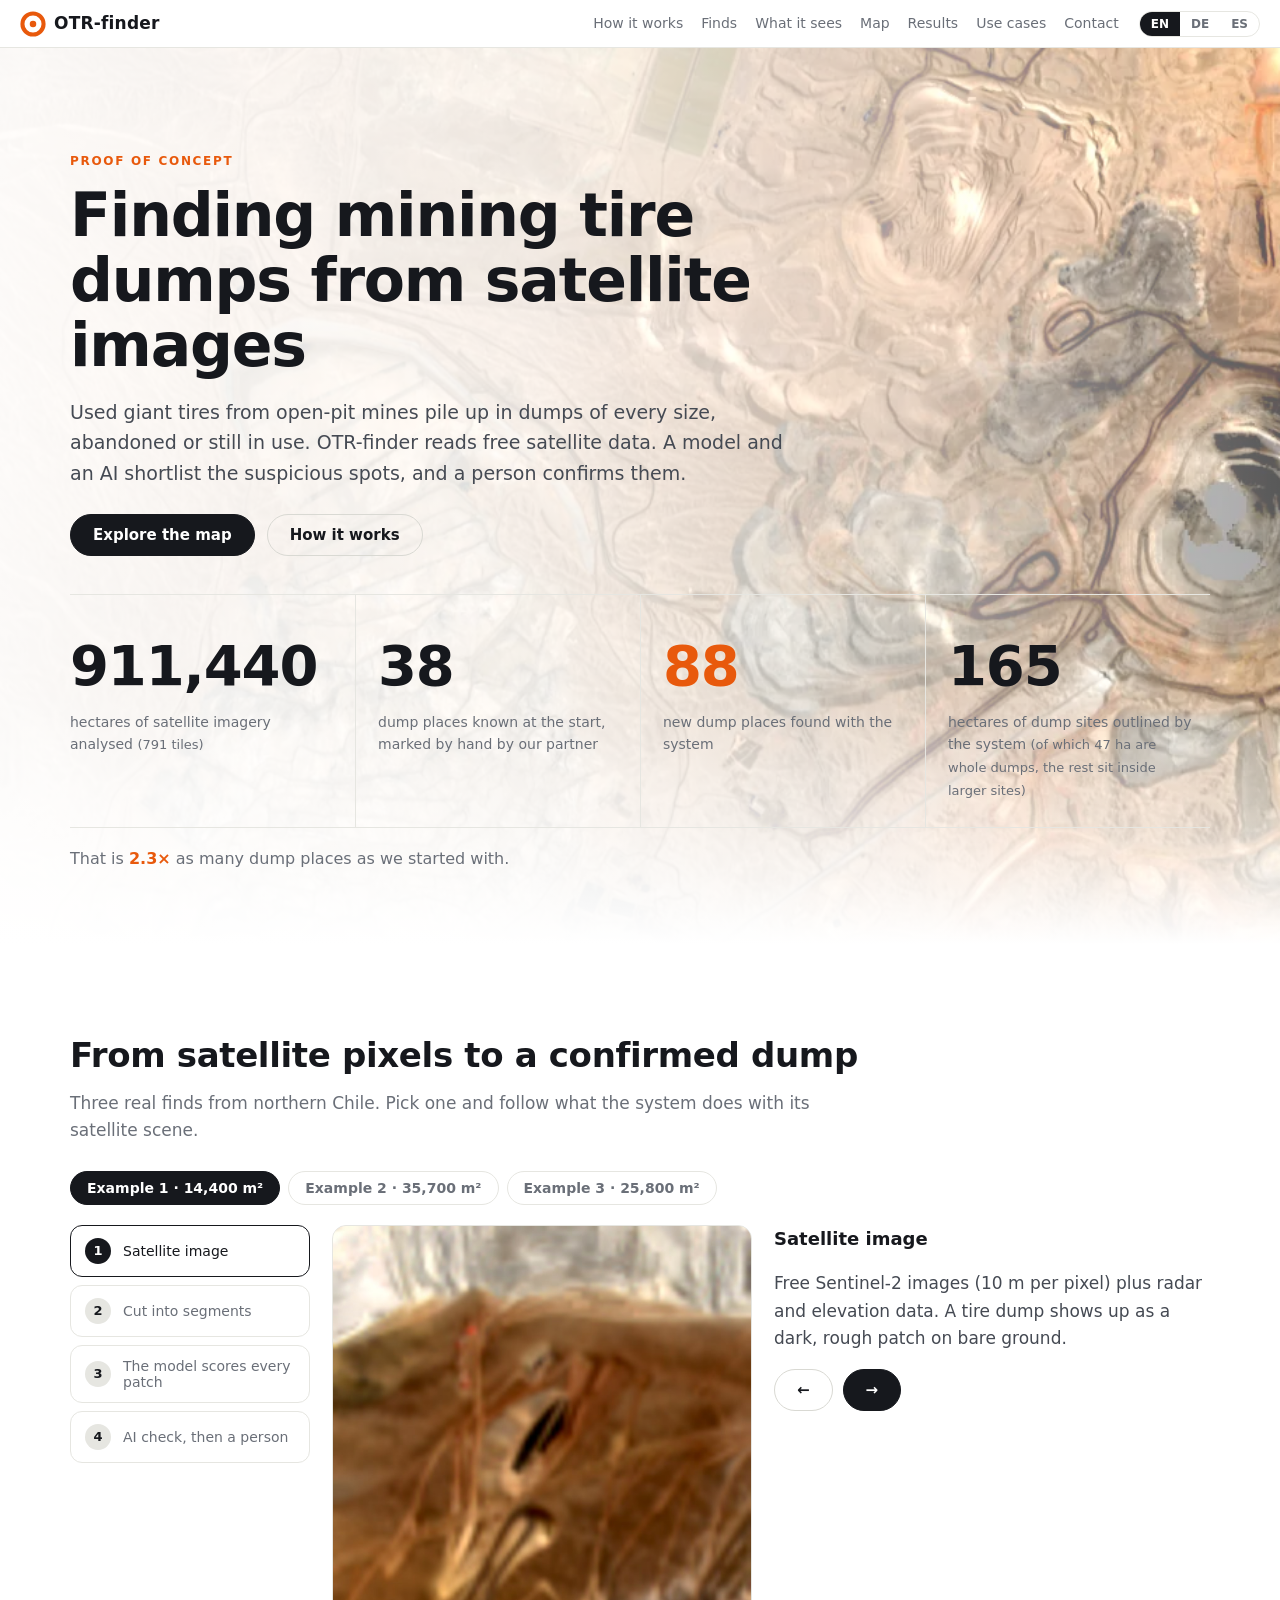
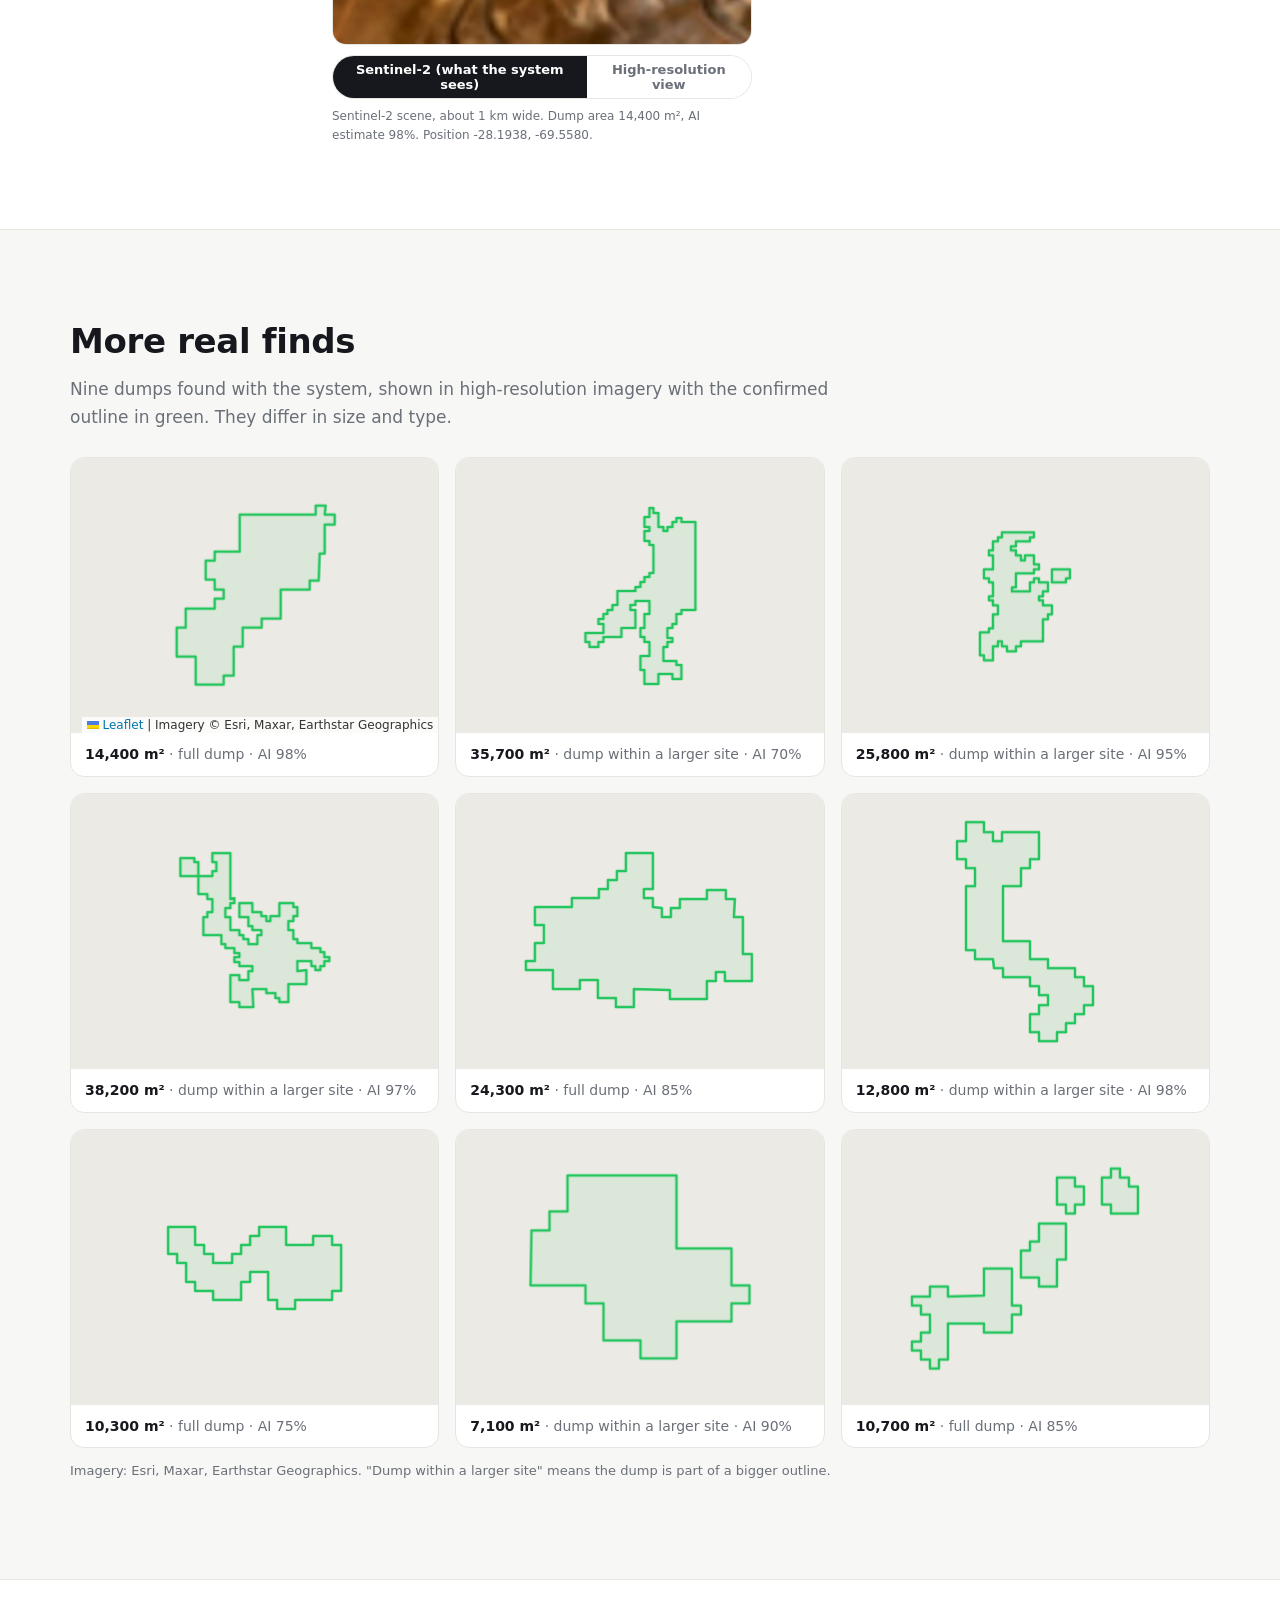
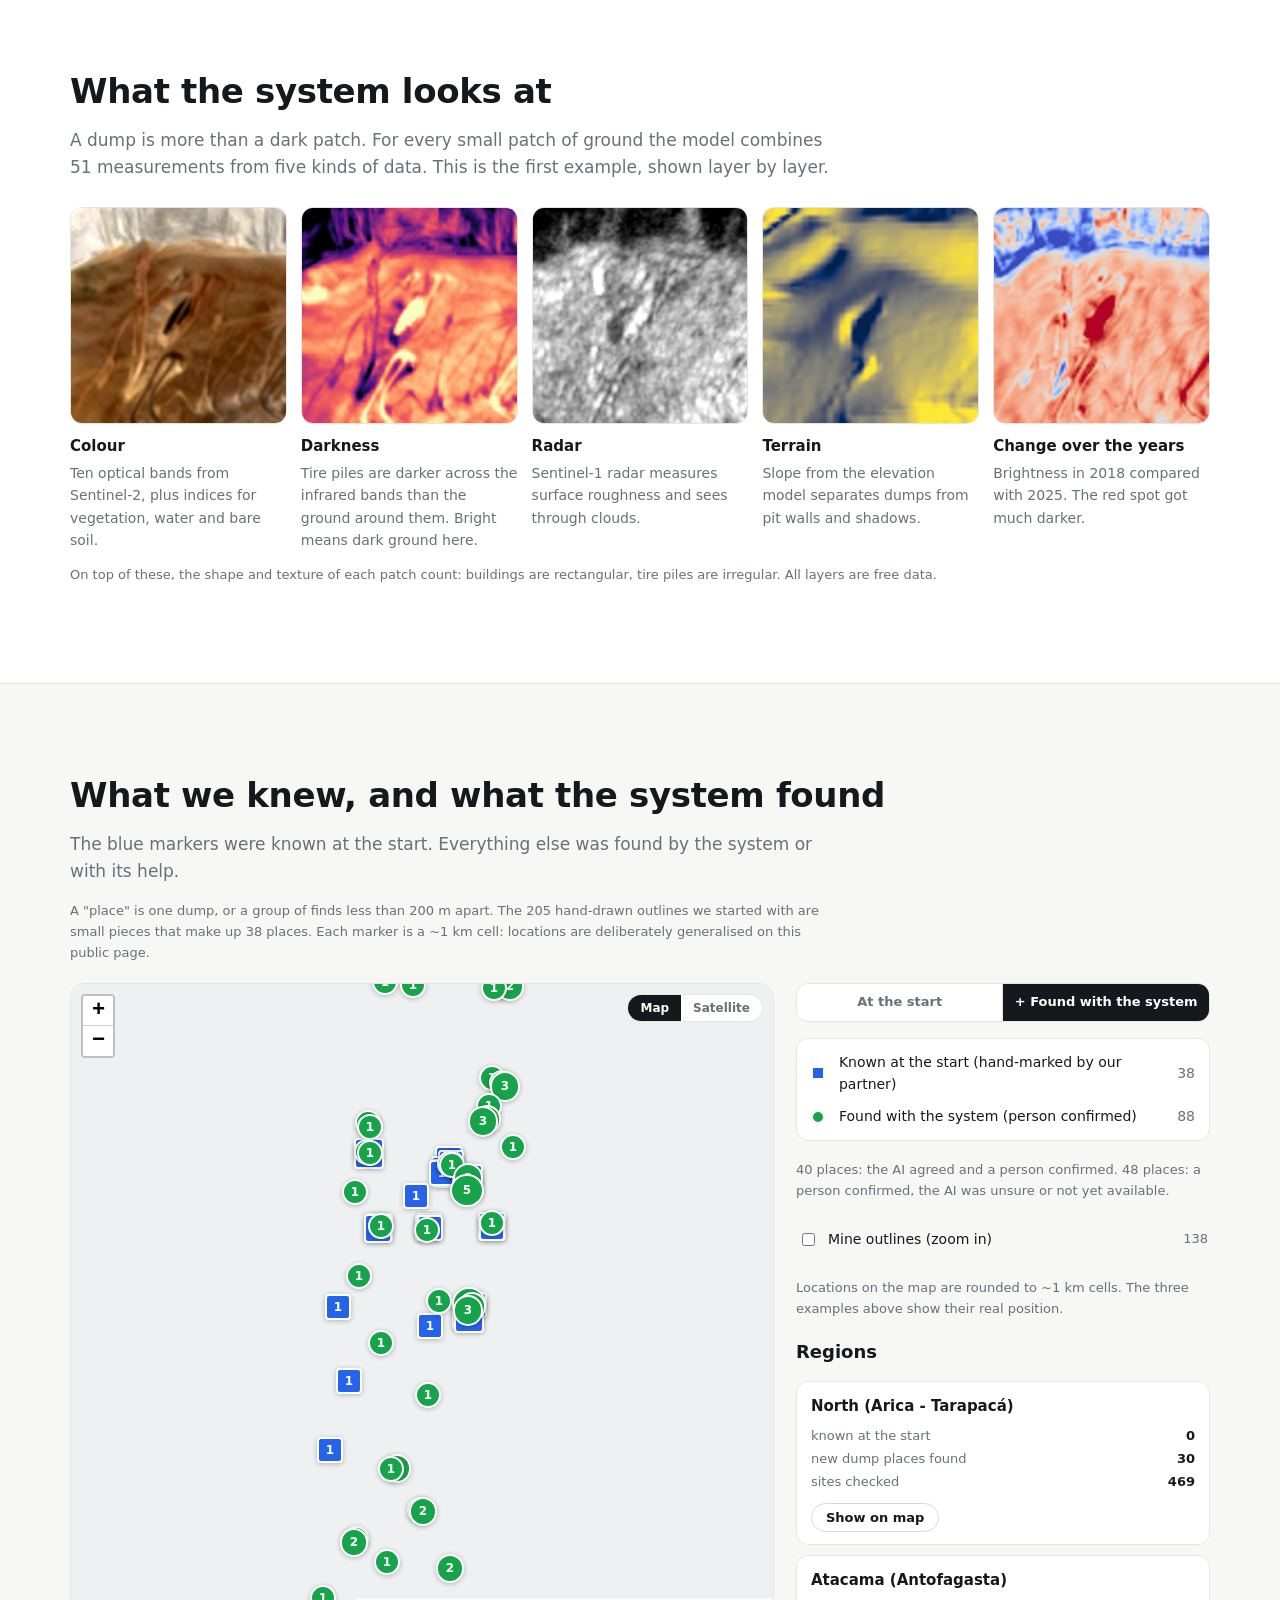
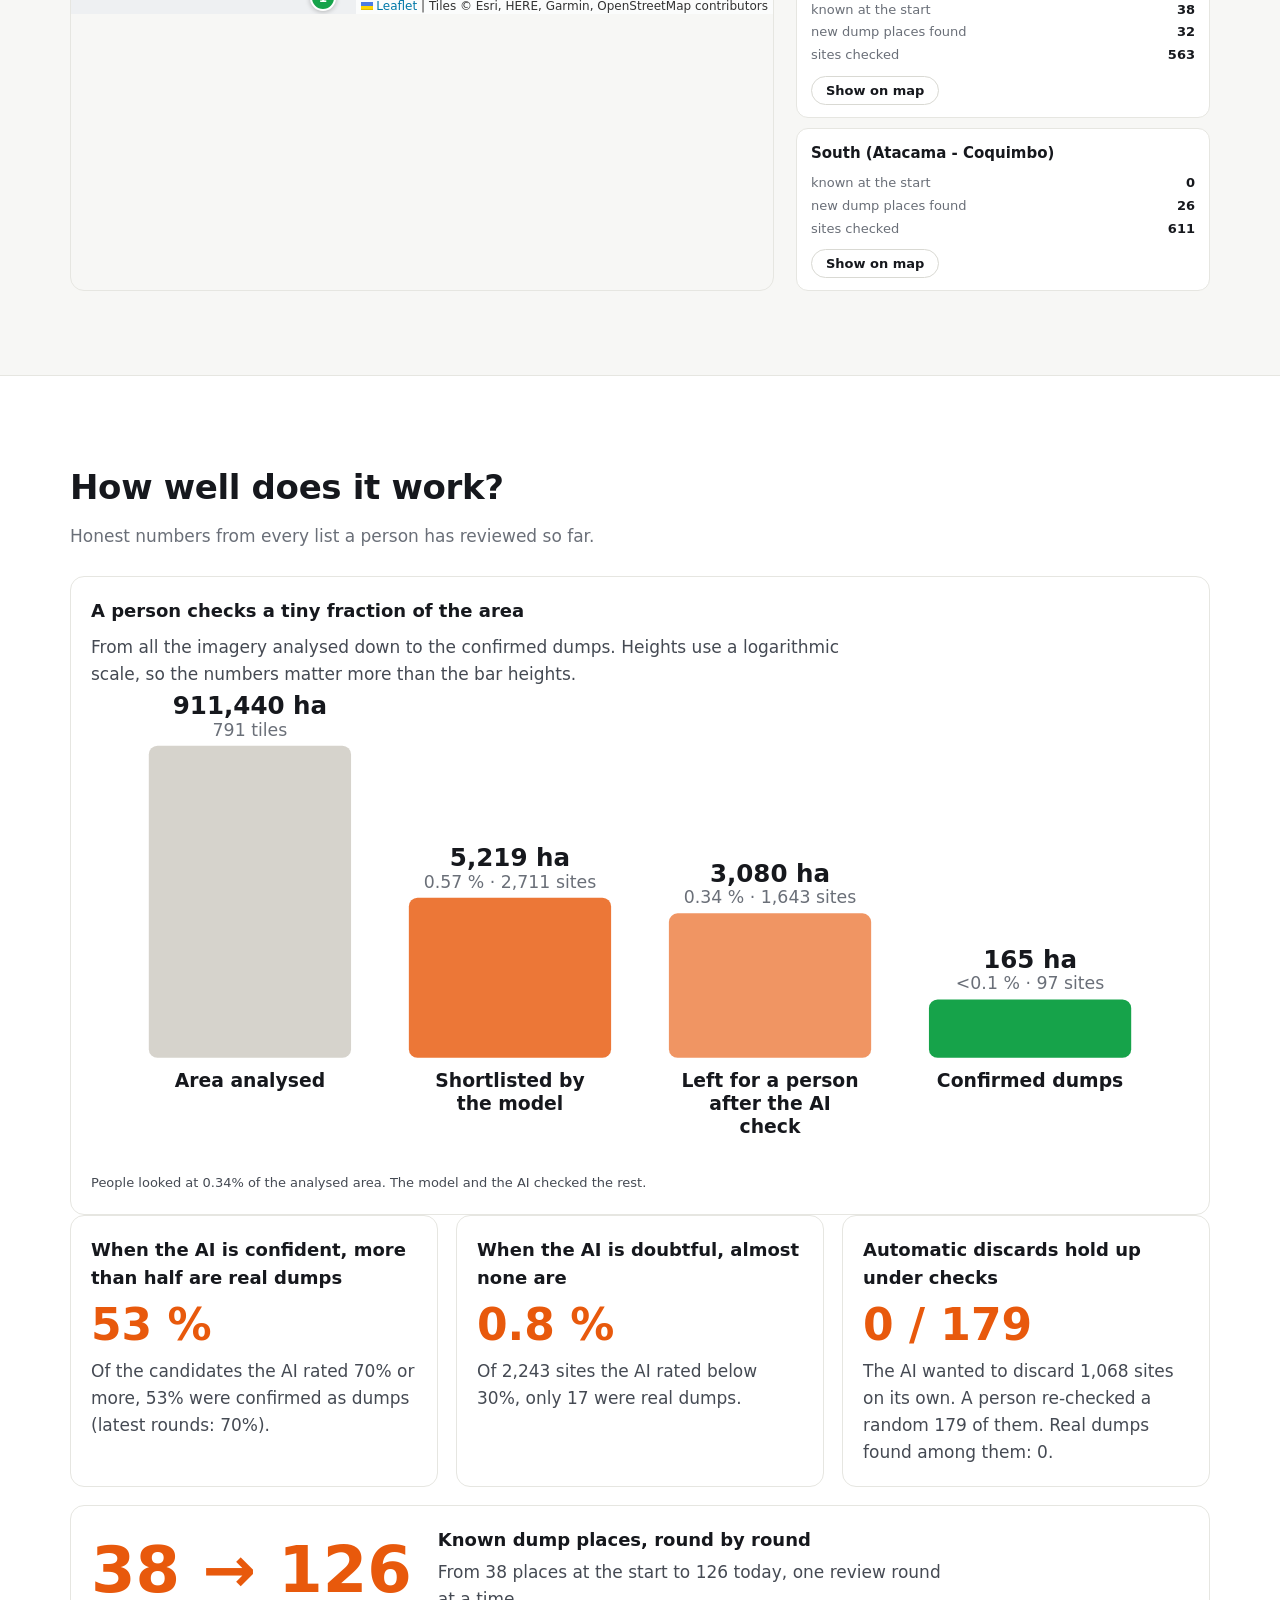
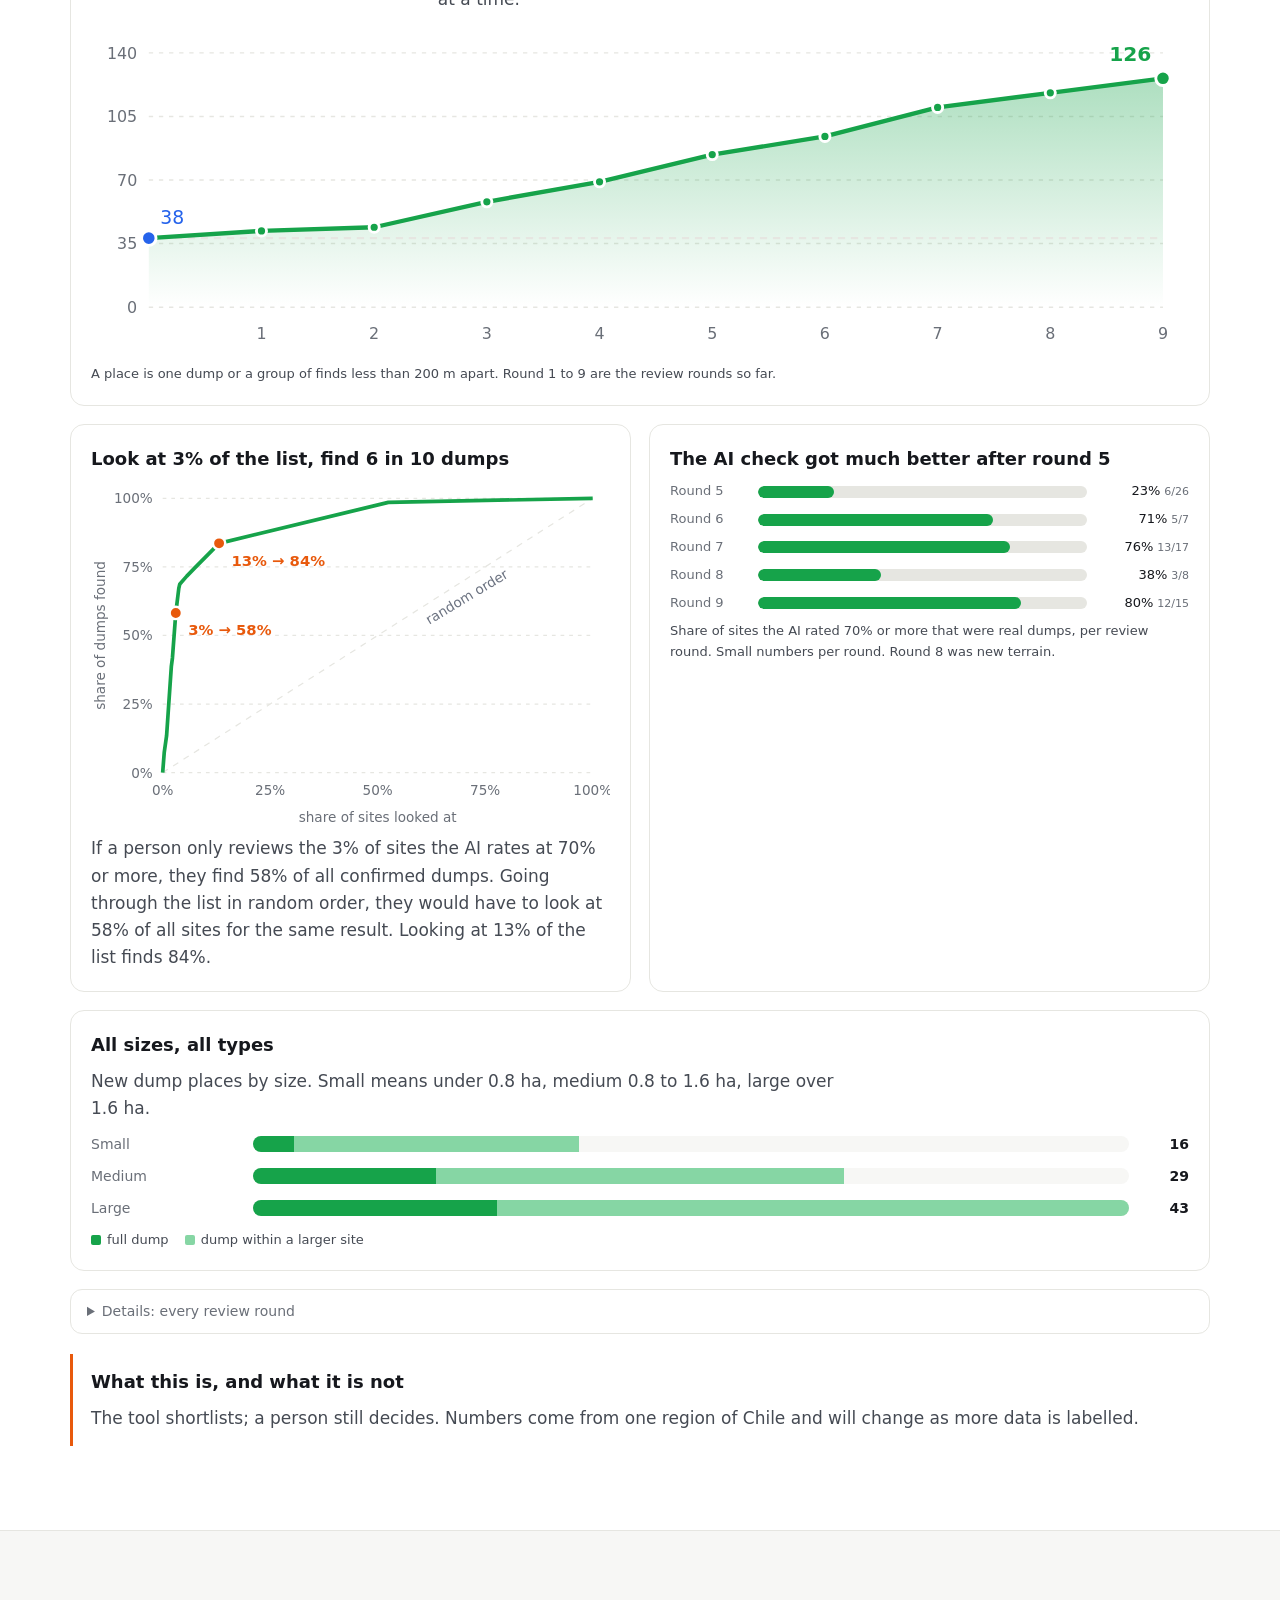
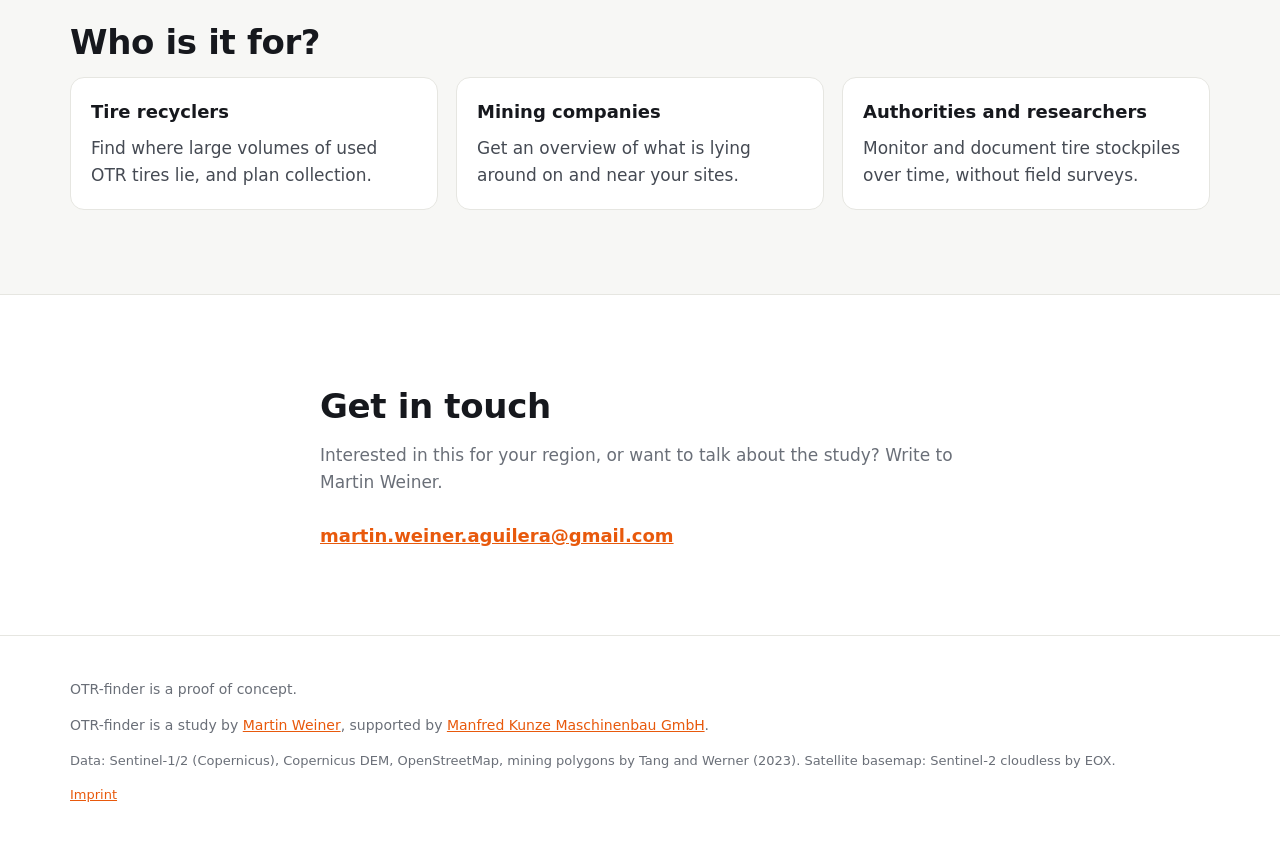
==== commit 1eb0fd89: "Update site" ====
--- a/index.html
+++ b/index.html
@@ -150,6 +150,7 @@
     </div>
     <article class="card wide sizes"><h3 data-i18n="size_title"></h3><p class="sub" data-i18n="size_lead"></p><div id="sizeChart"></div></article>
     <details class="rounds"><summary data-i18n="rounds_details"></summary><div id="chart" aria-live="polite"></div><p class="small" data-i18n="chart_note"></p></details>
+    <div class="honest"><h3 data-i18n="honest_title"></h3><p id="honestText"></p></div>
   </div>
 </section>
 
@@ -181,7 +182,7 @@
 <script src="data/timeline.js?v=202610141241"></script>
 <script src="data/examples.js?v=202610141430"></script>
 <script src="data/data.js?v=202610141431"></script>
-<script src="assets/i18n.js?v=202610200717"></script>
-<script src="assets/app.js?v=202610200733"></script>
+<script src="assets/i18n.js?v=202610200734"></script>
+<script src="assets/app.js?v=202610200734"></script>
 </body>
 </html>
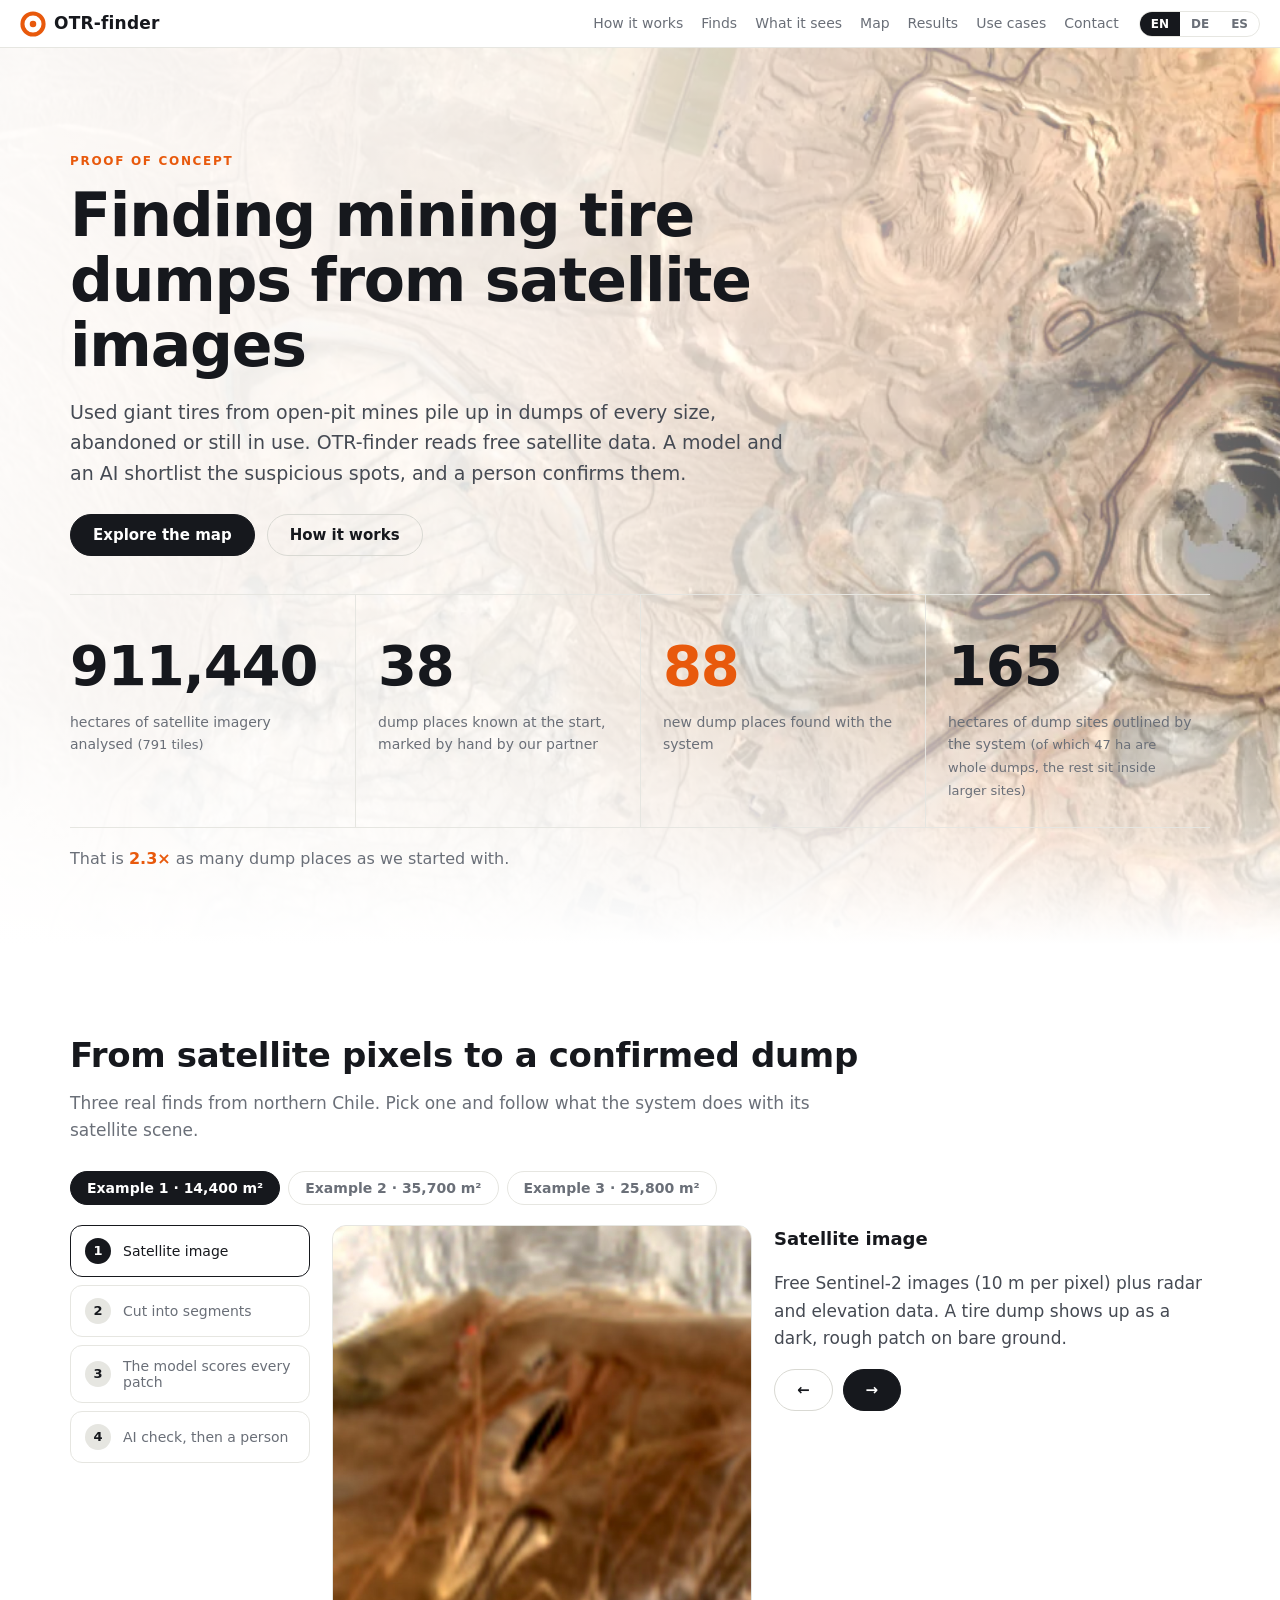
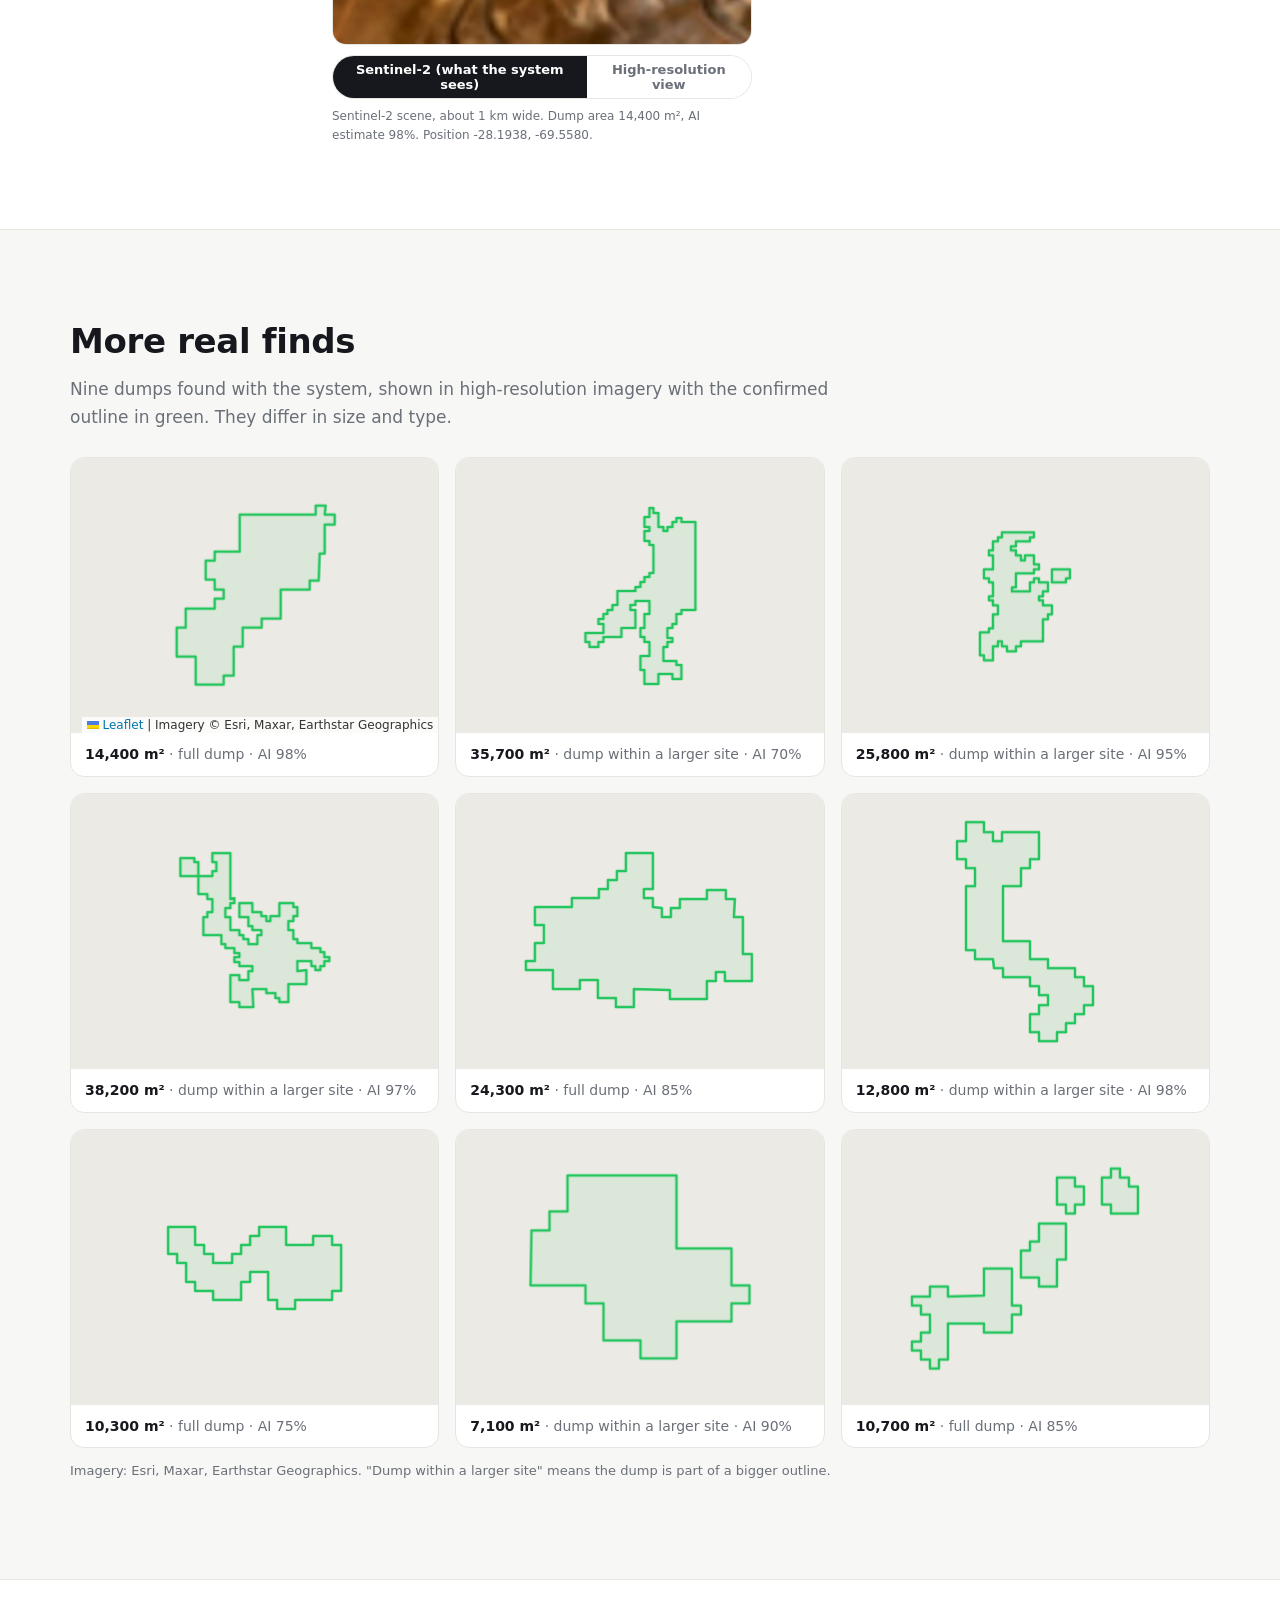
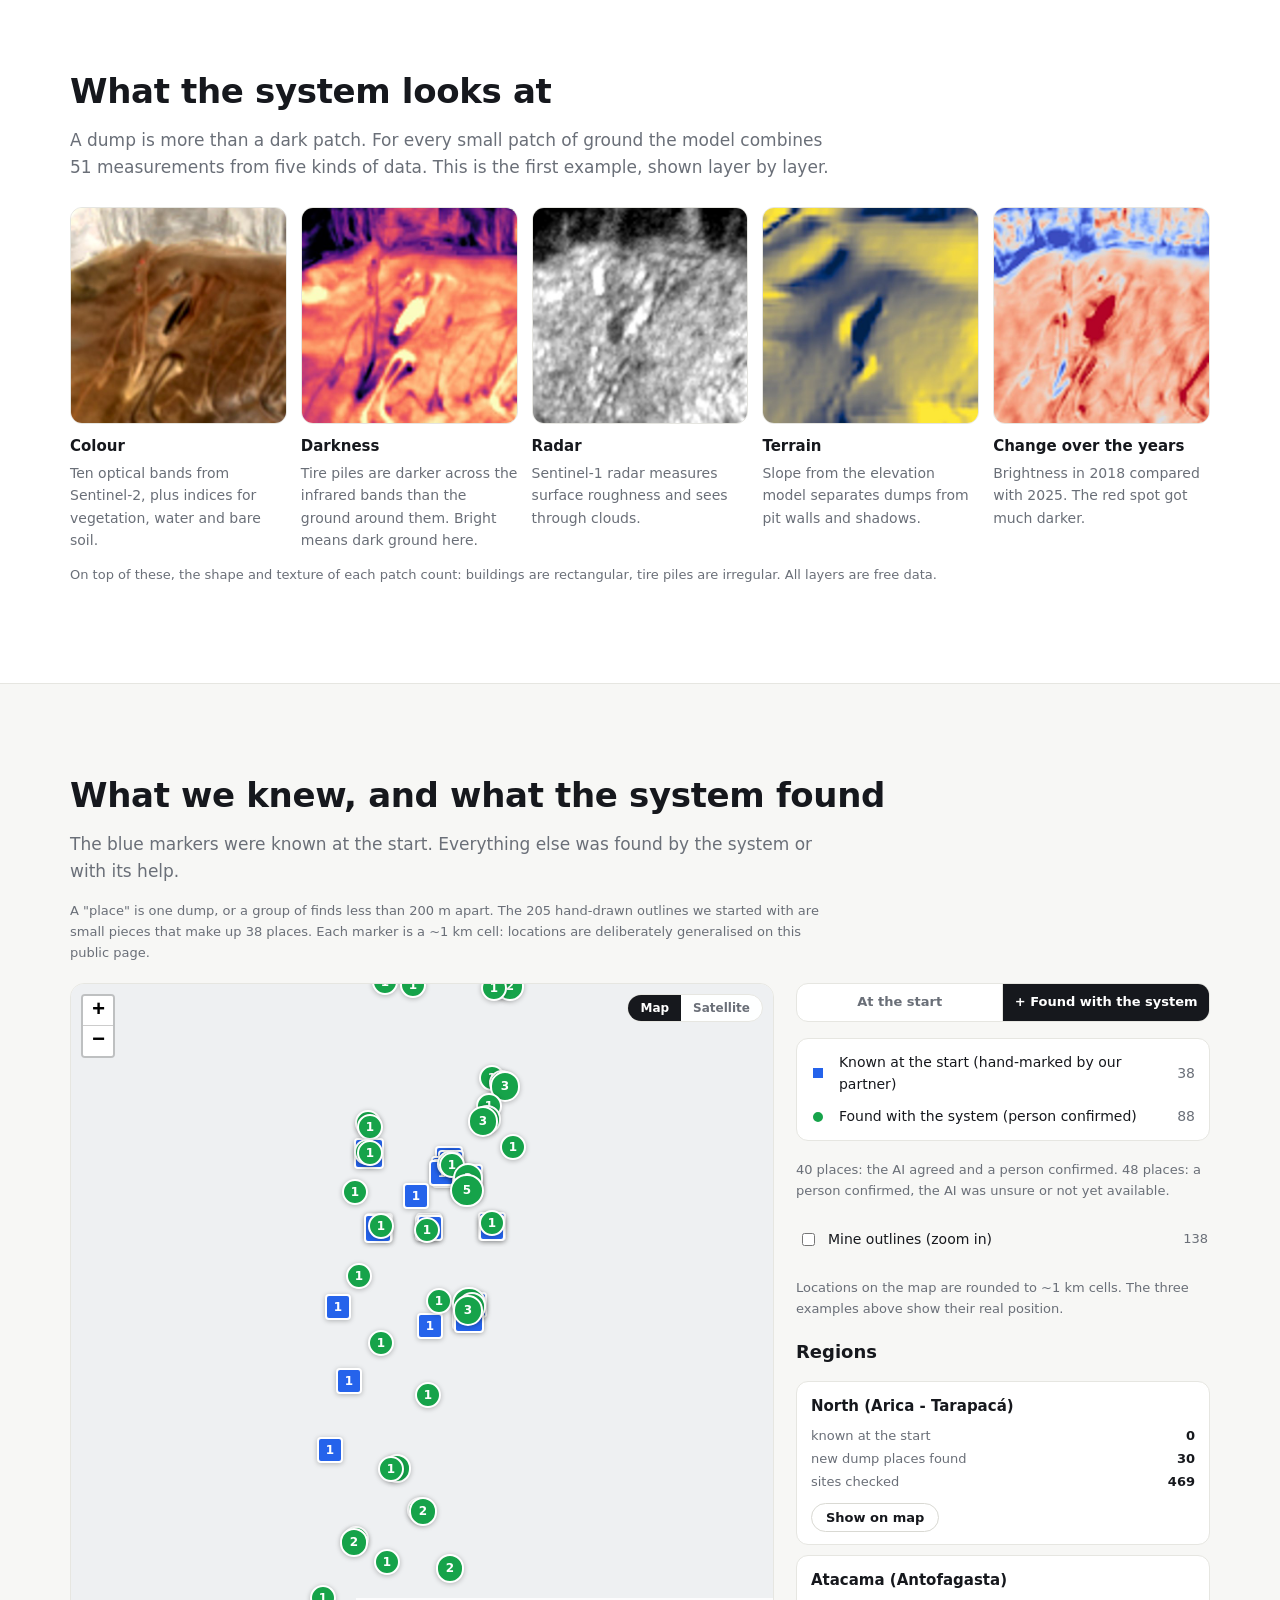
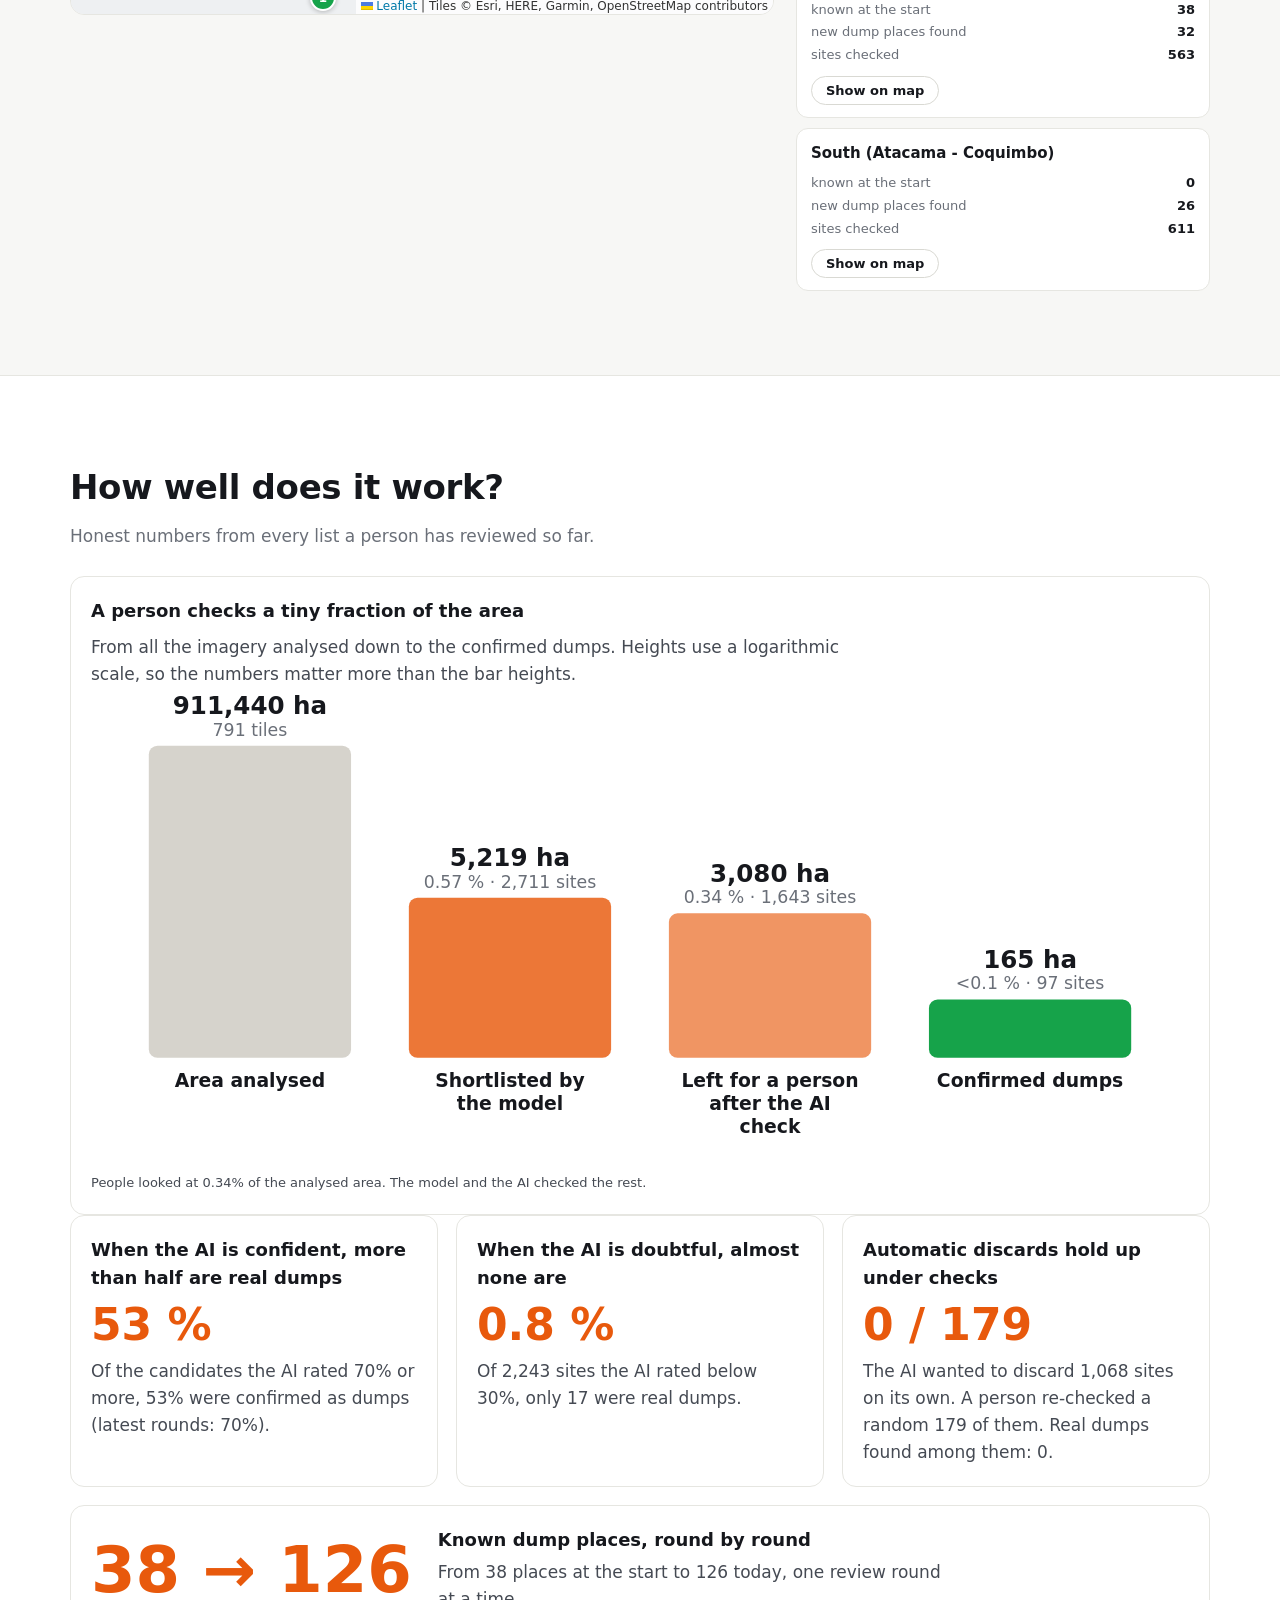
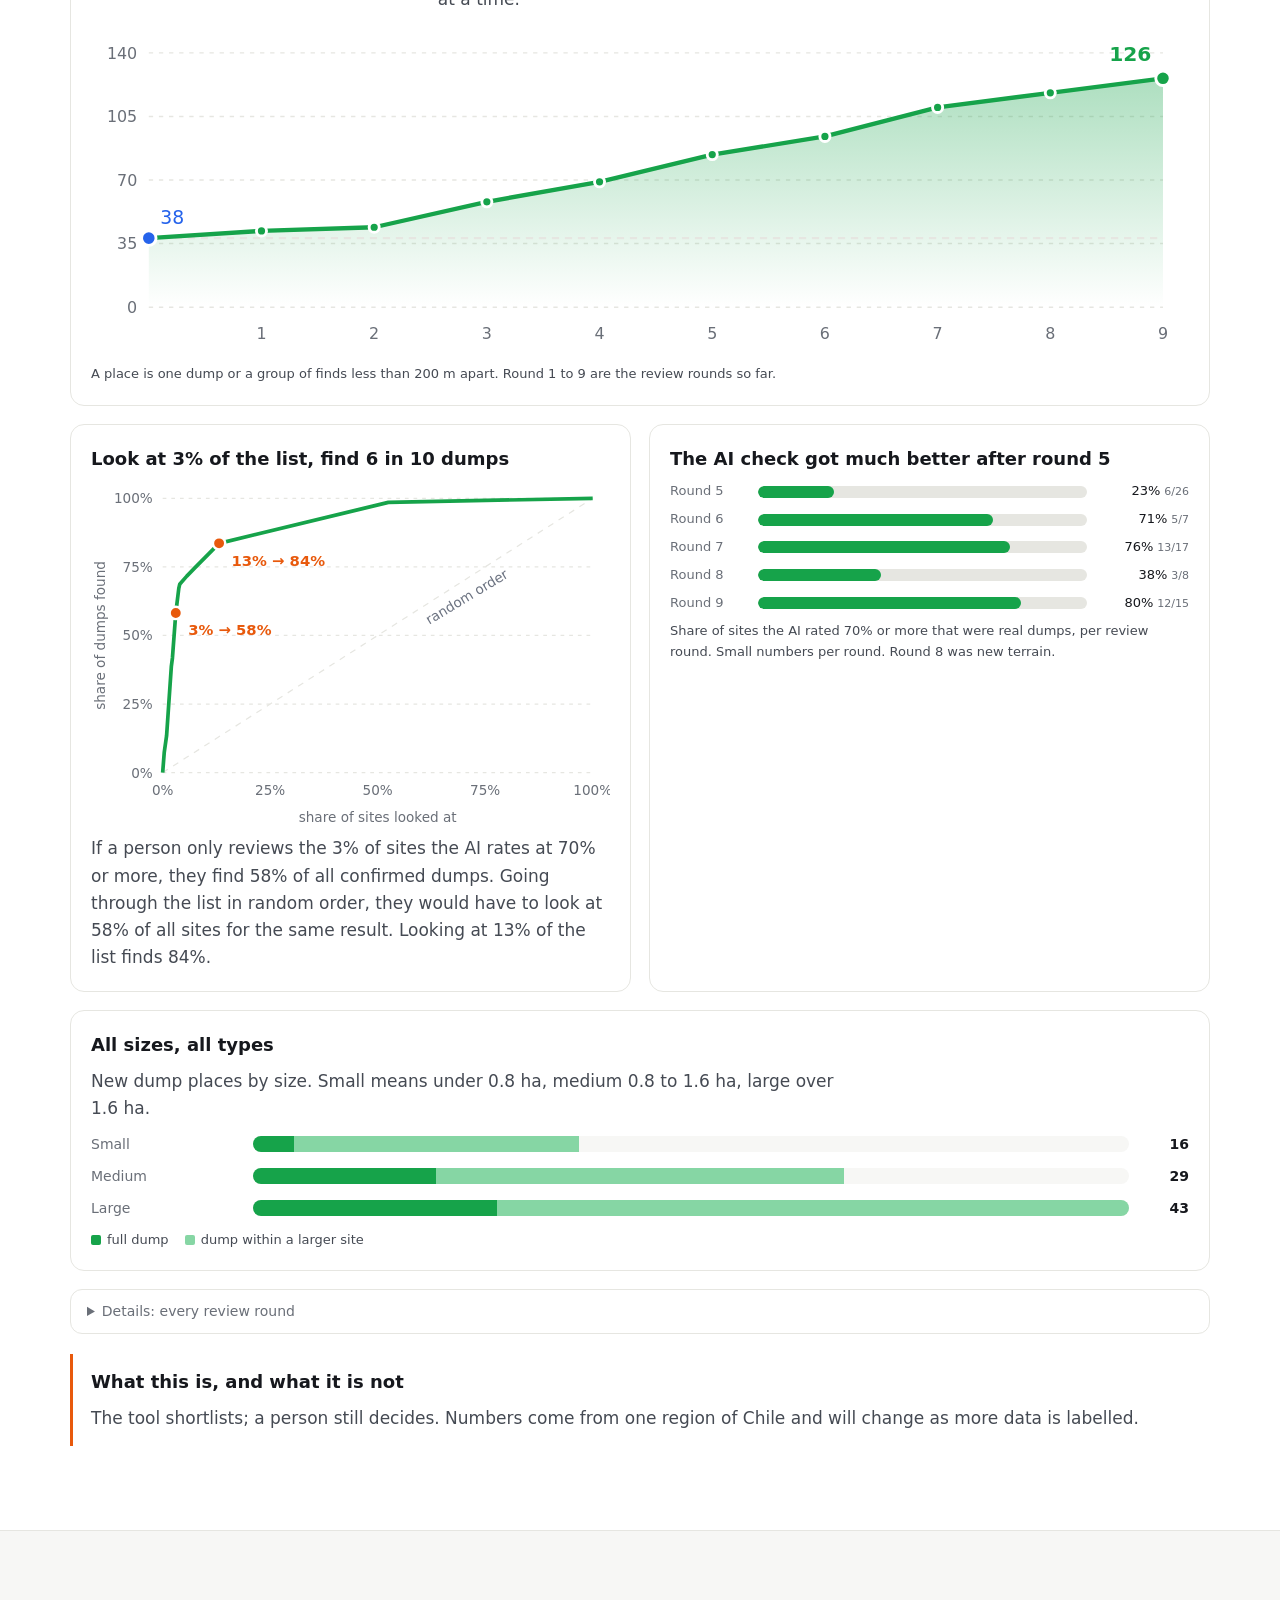
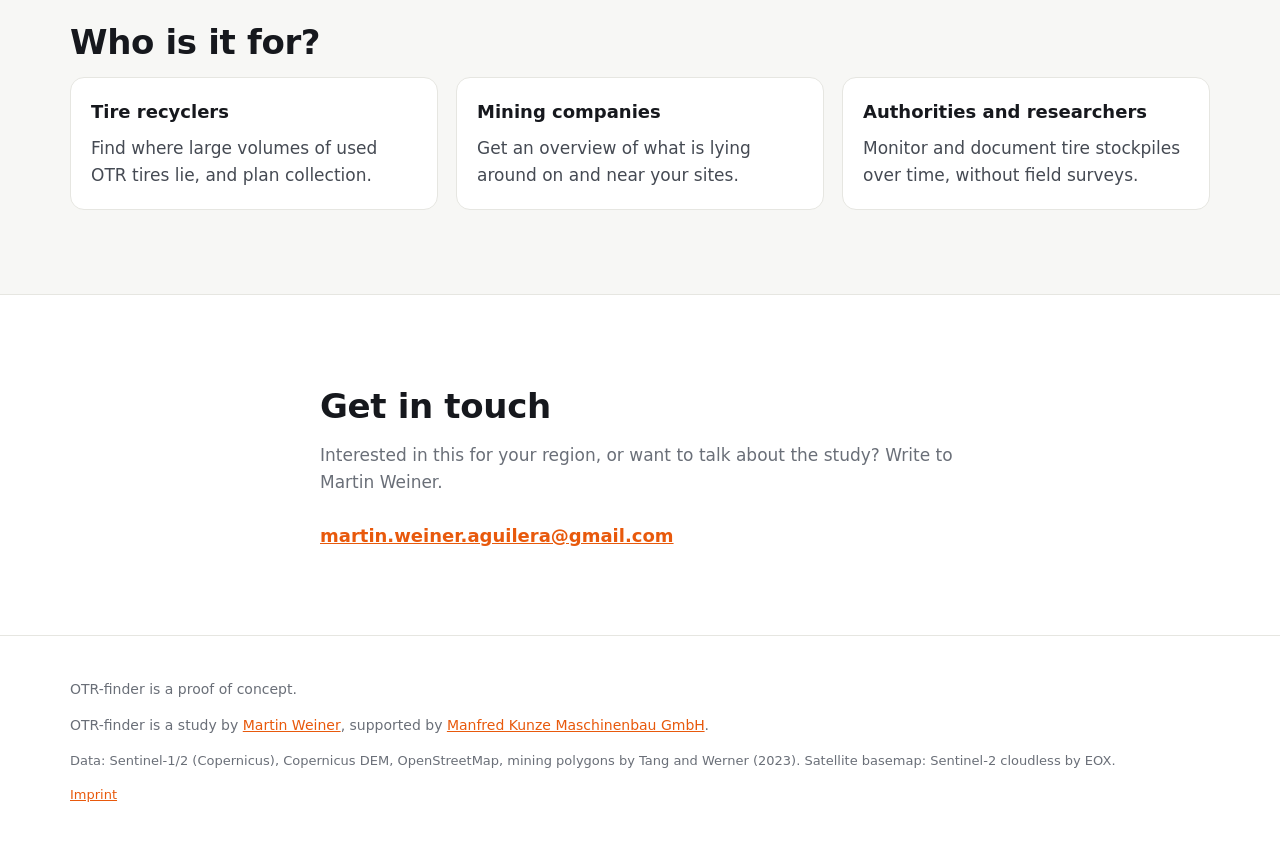
==== commit e966c388: "Update site" ====
--- a/index.html
+++ b/index.html
@@ -8,7 +8,7 @@
 <meta name="theme-color" content="#ffffff">
 <link rel="icon" href="data:image/svg+xml,%3Csvg xmlns='http://www.w3.org/2000/svg' viewBox='0 0 32 32'%3E%3Ccircle cx='16' cy='16' r='13' fill='none' stroke='%23e8590c' stroke-width='5'/%3E%3Ccircle cx='16' cy='16' r='4' fill='%23e8590c'/%3E%3C/svg%3E">
 <link rel="stylesheet" href="assets/vendor/leaflet/leaflet.css">
-<link rel="stylesheet" href="assets/style.css?v=202610182052">
+<link rel="stylesheet" href="assets/style.css?v=202610200736">
 </head>
 <body>
 <a class="skip" href="#main" data-i18n="skip">Skip to content</a>
--- a/assets/style.css
+++ b/assets/style.css
@@ -201,3 +201,7 @@
 @media (max-width:700px){.bbar{grid-template-columns:1fr}.bbar .bv{text-align:left}}
 
 .mail{font-size:18px;margin:0}.mail a{color:var(--accent,#e8590c);font-weight:600}
+
+/* map box keeps its own height; it follows the page while the long side column scrolls */
+.mapgrid{align-items:start}.mapbox{position:sticky;top:76px}
+@media (max-width:980px){.mapbox{position:relative;top:auto}}
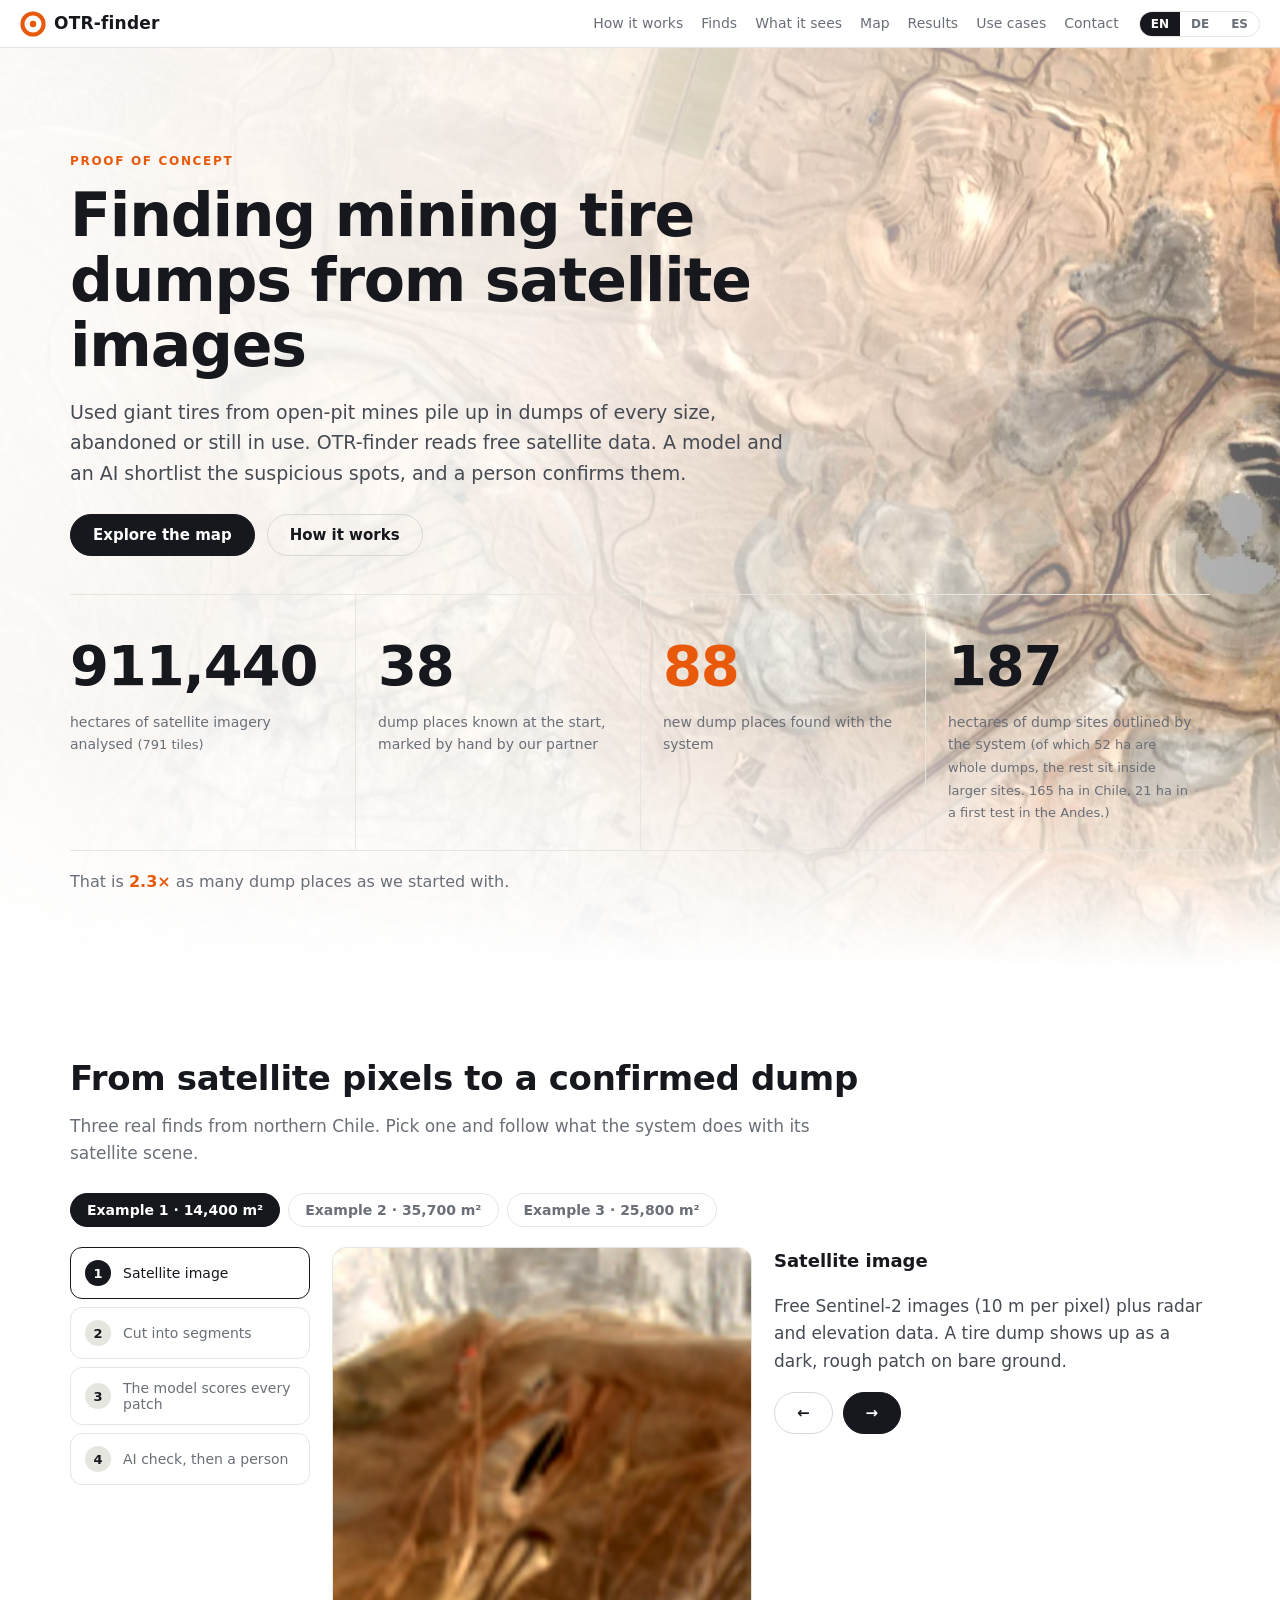
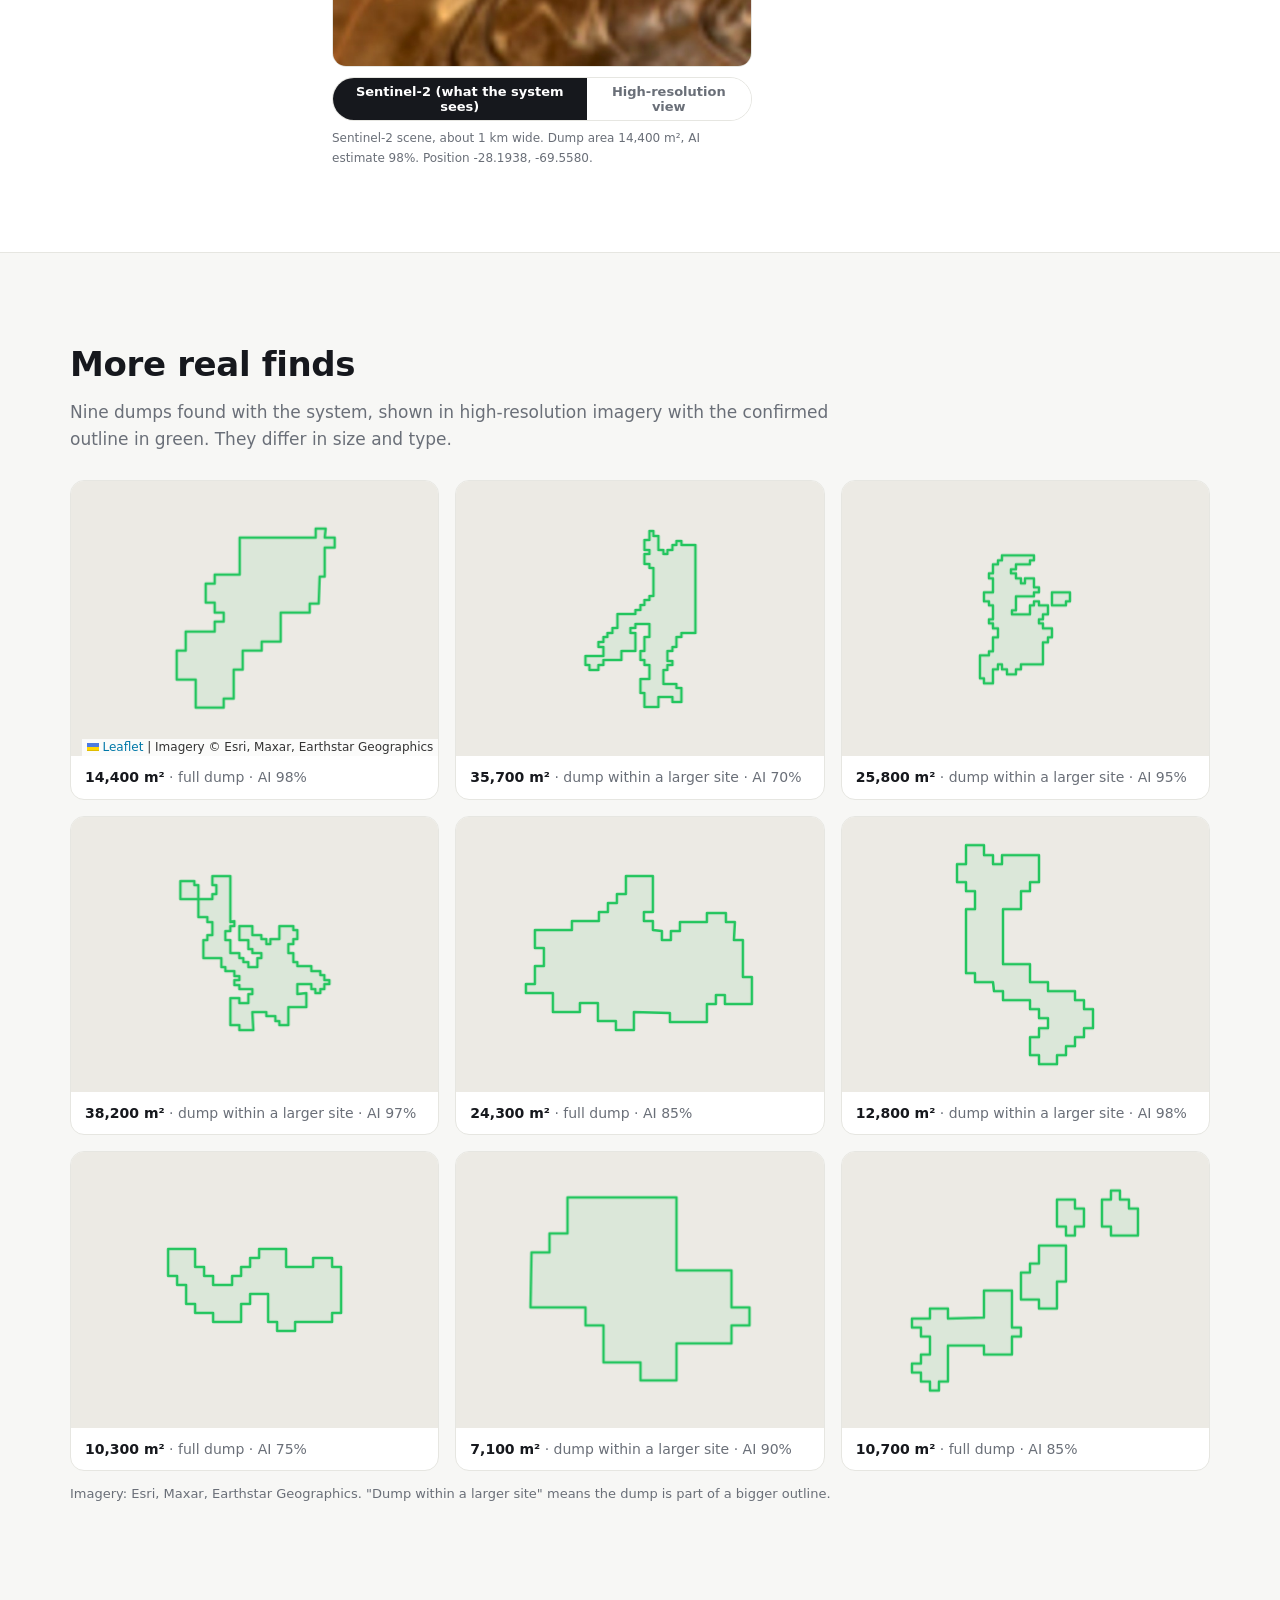
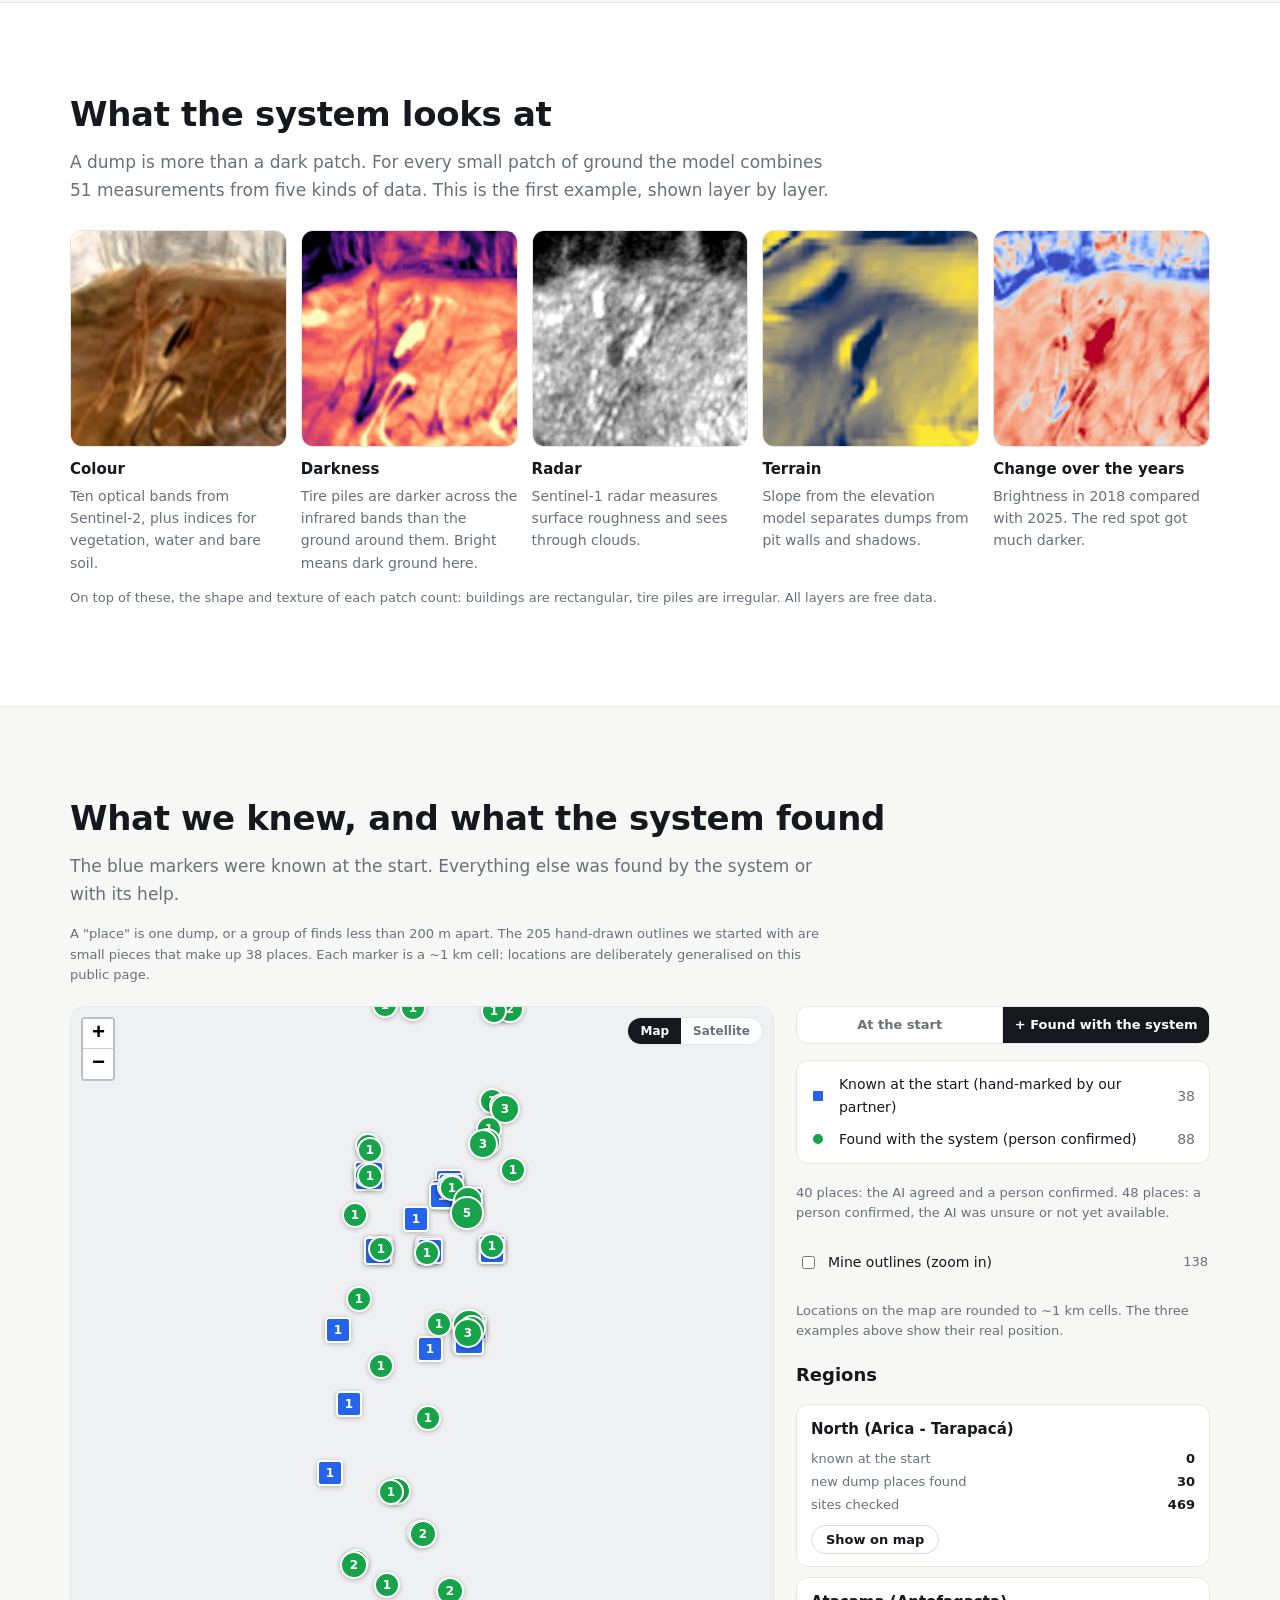
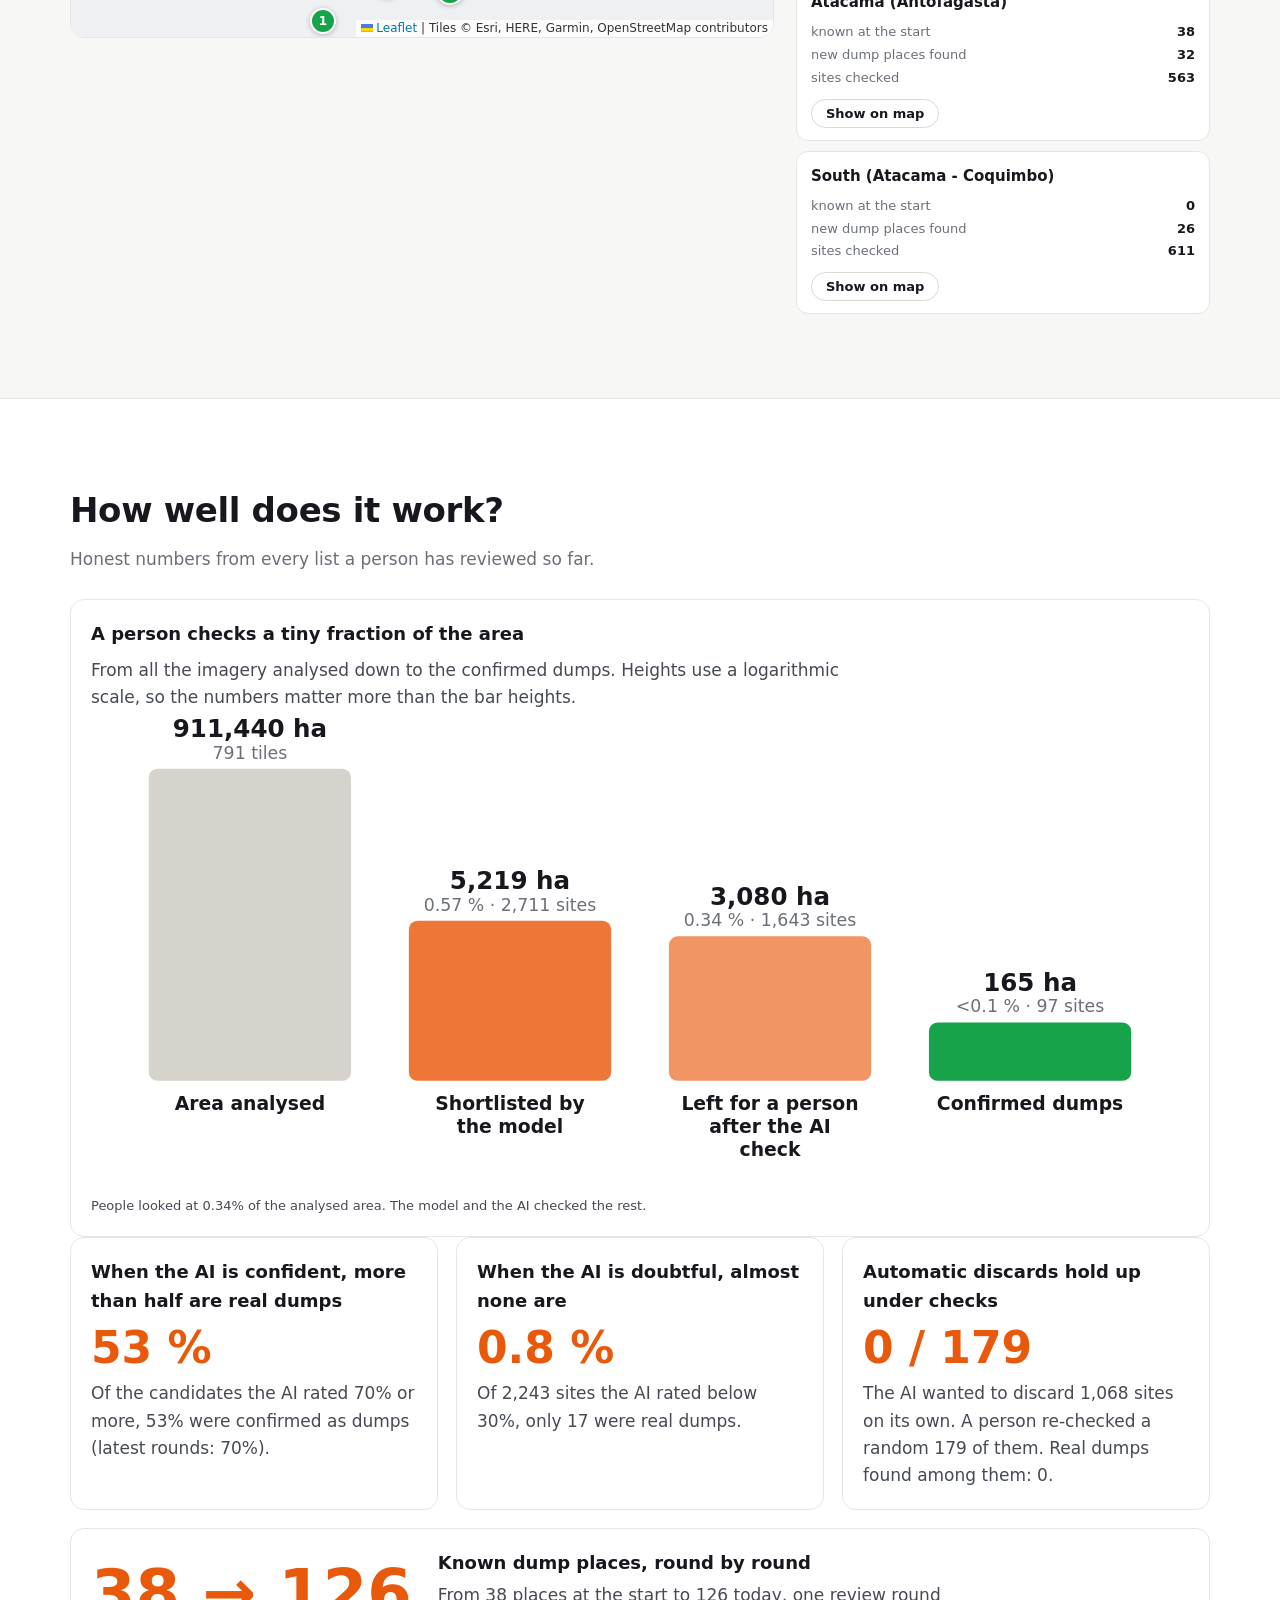
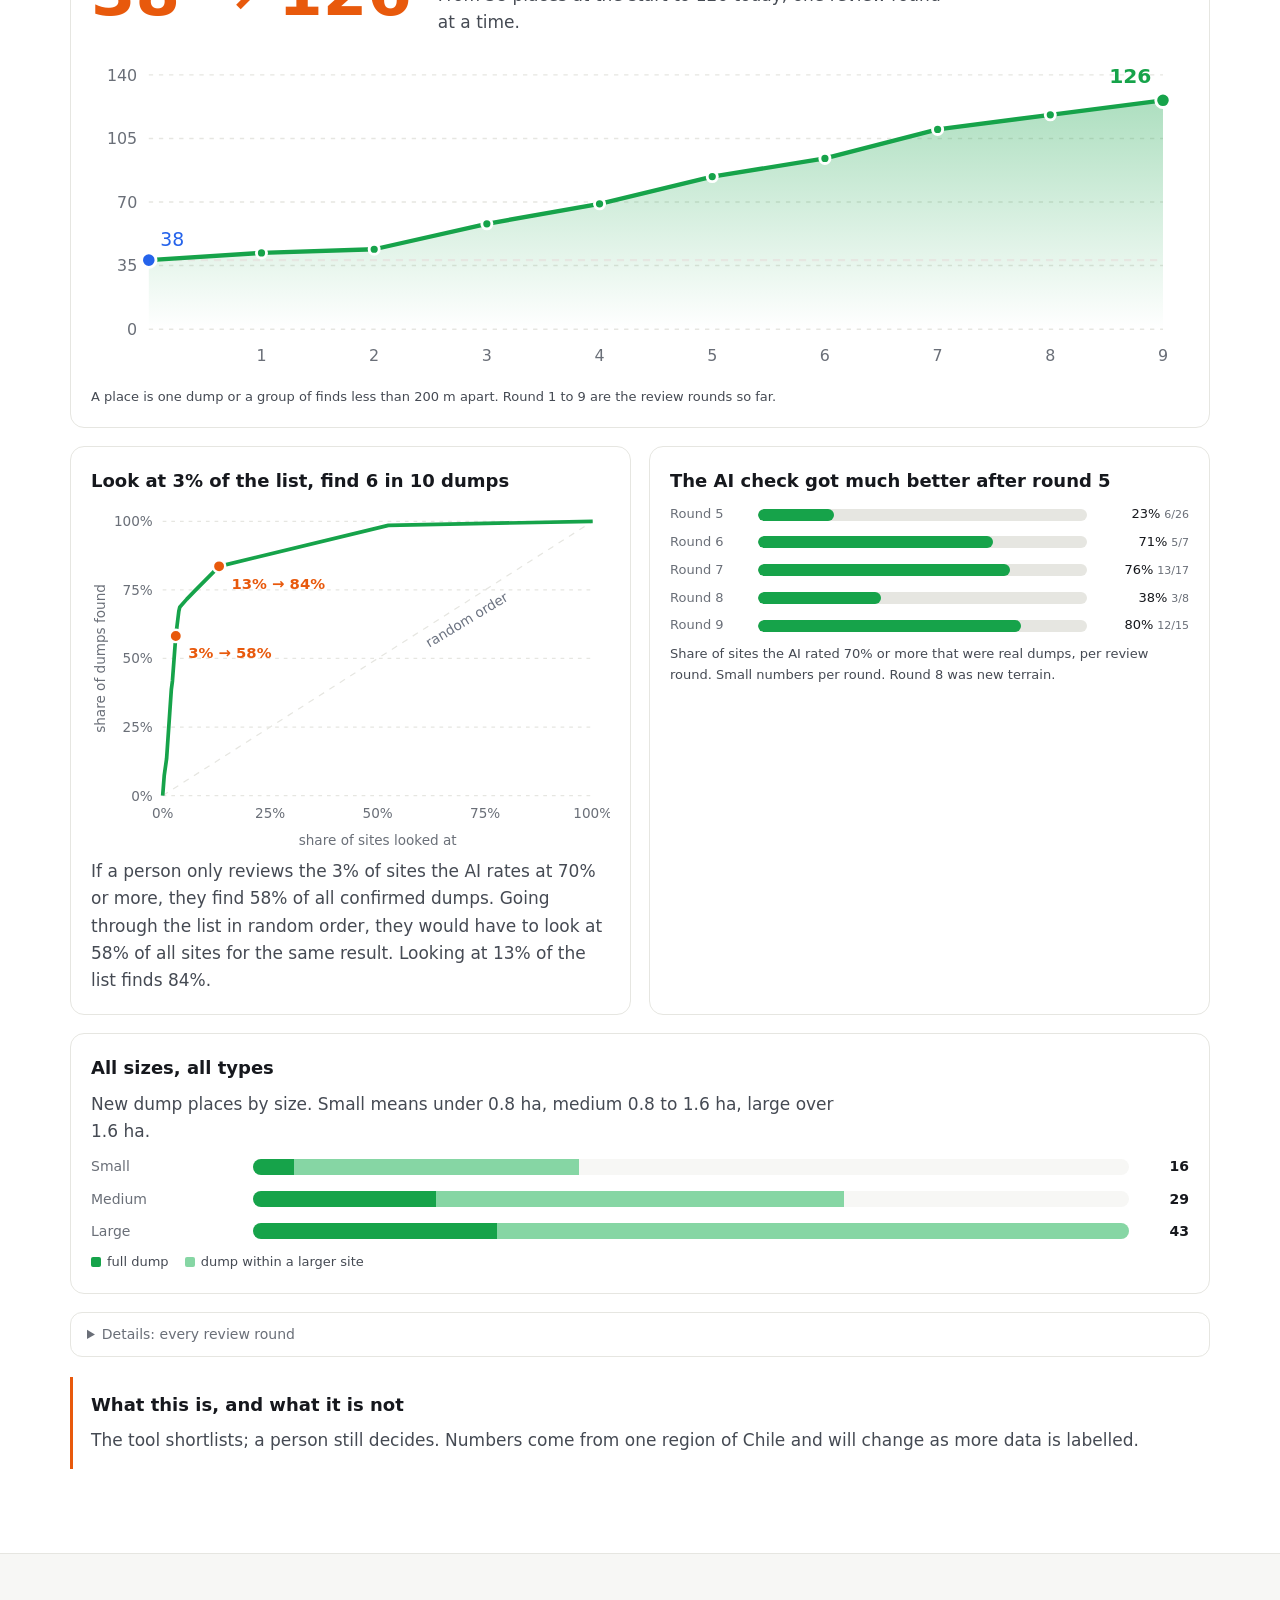
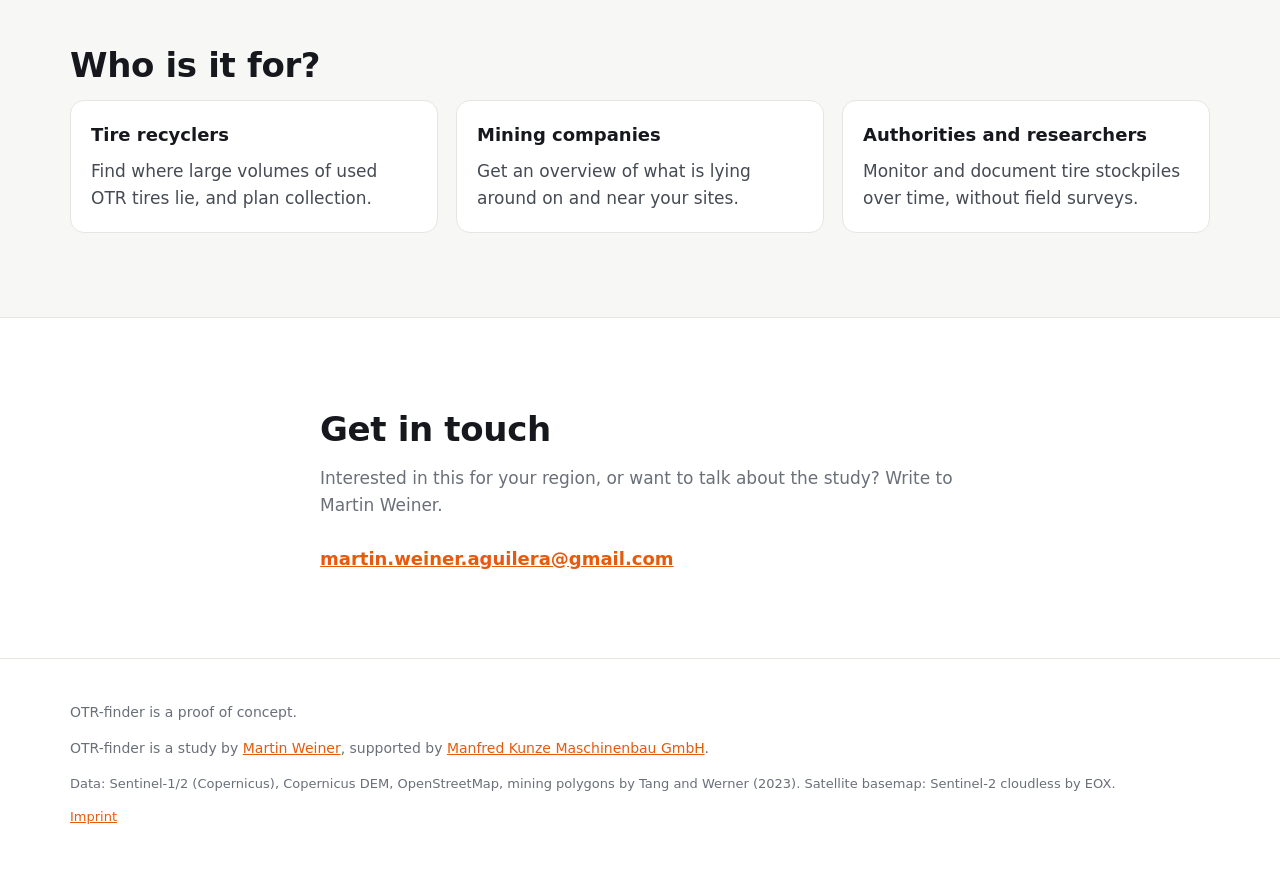
==== commit 65330a61: "Update site" ====
--- a/index.html
+++ b/index.html
@@ -181,8 +181,8 @@
 <script src="assets/vendor/leaflet/leaflet.js"></script>
 <script src="data/timeline.js?v=202610141241"></script>
 <script src="data/examples.js?v=202610141430"></script>
-<script src="data/data.js?v=202610141431"></script>
-<script src="assets/i18n.js?v=202610200734"></script>
-<script src="assets/app.js?v=202610200734"></script>
+<script src="data/data.js?v=202610200750"></script>
+<script src="assets/i18n.js?v=202610200750"></script>
+<script src="assets/app.js?v=202610200750"></script>
 </body>
 </html>
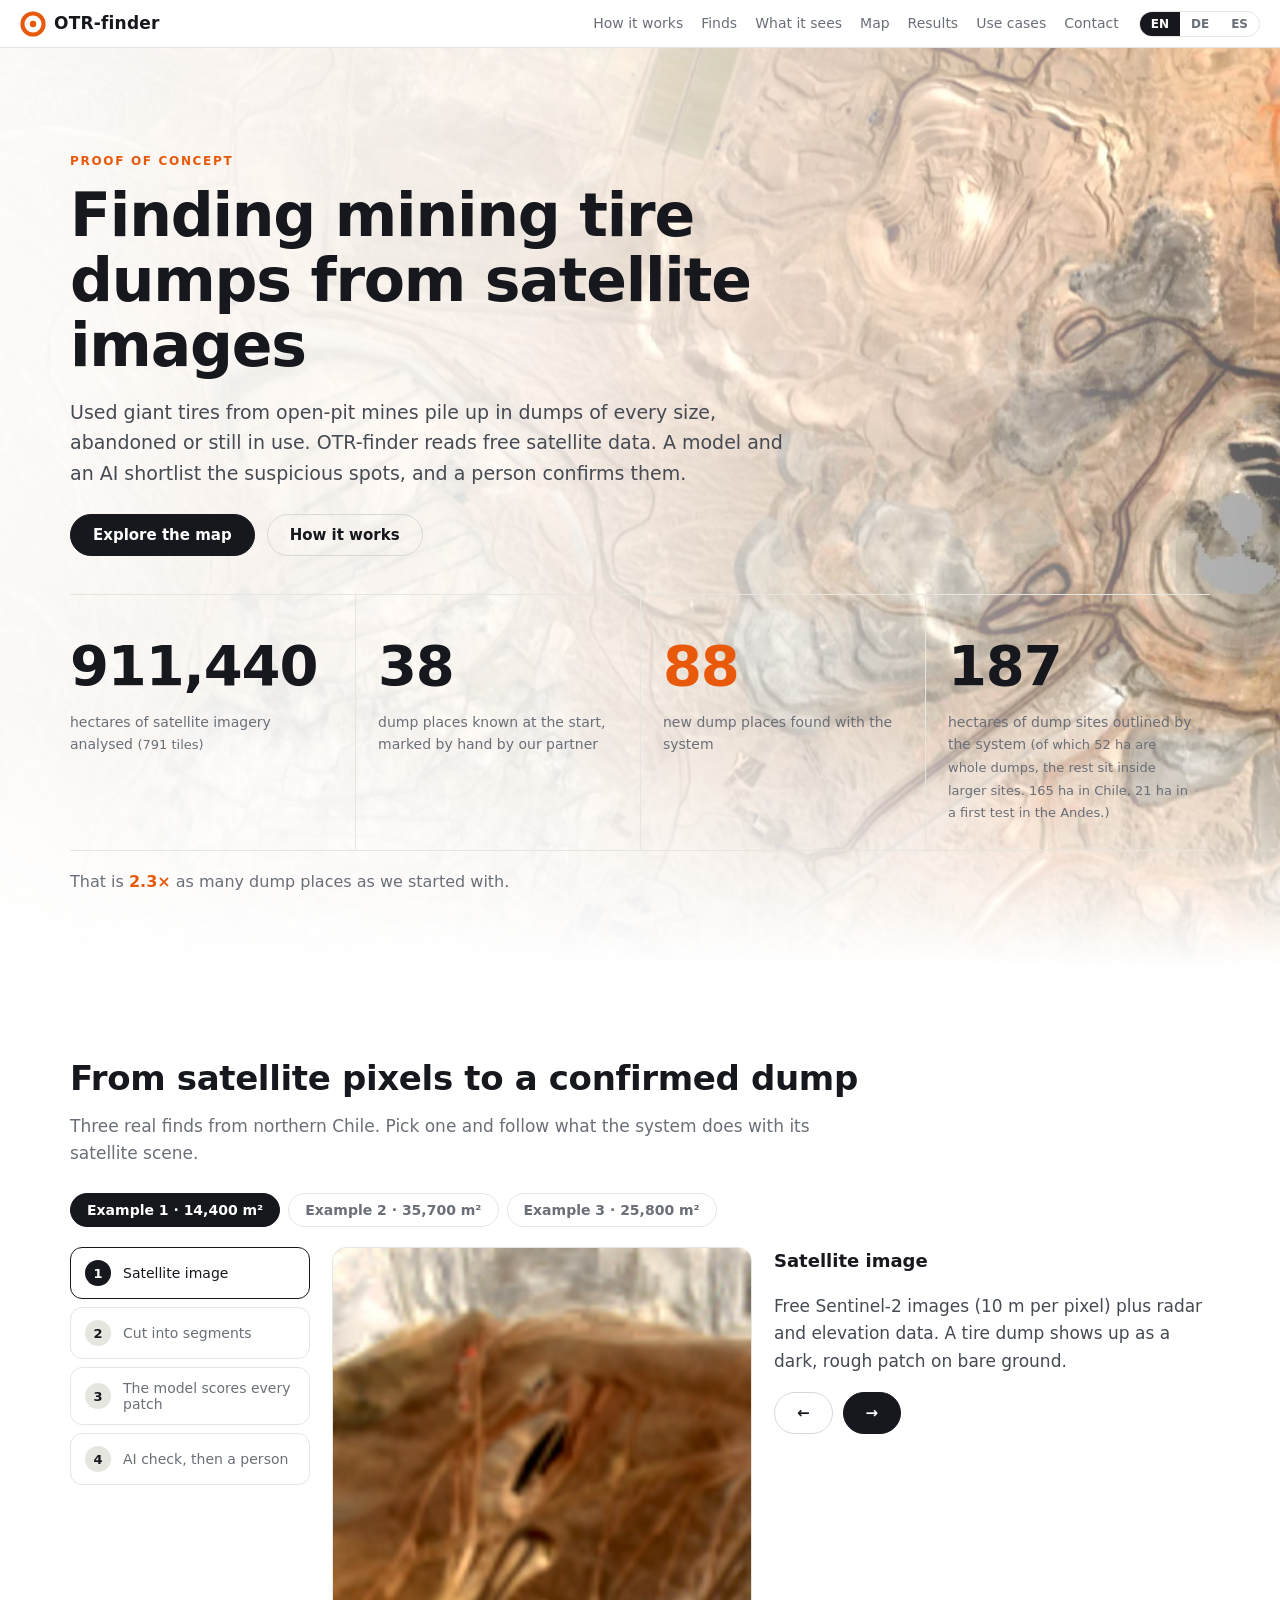
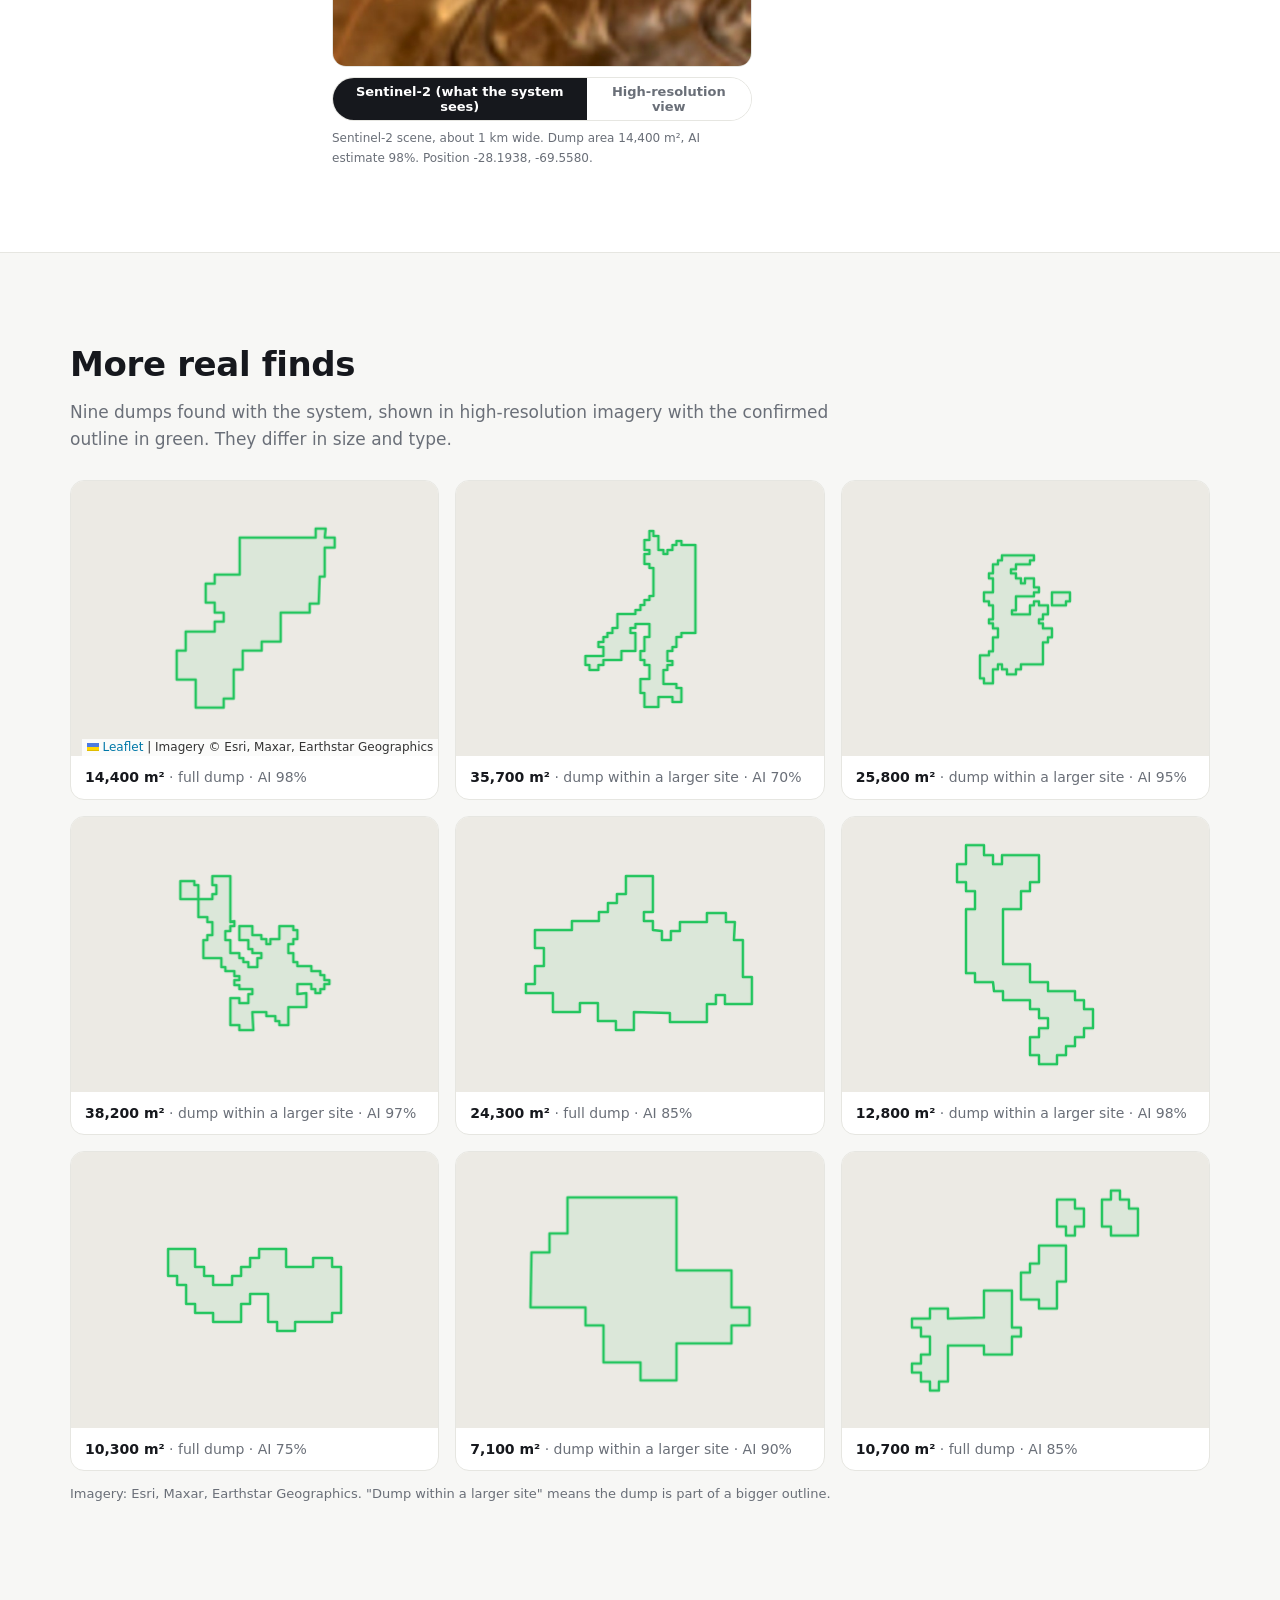
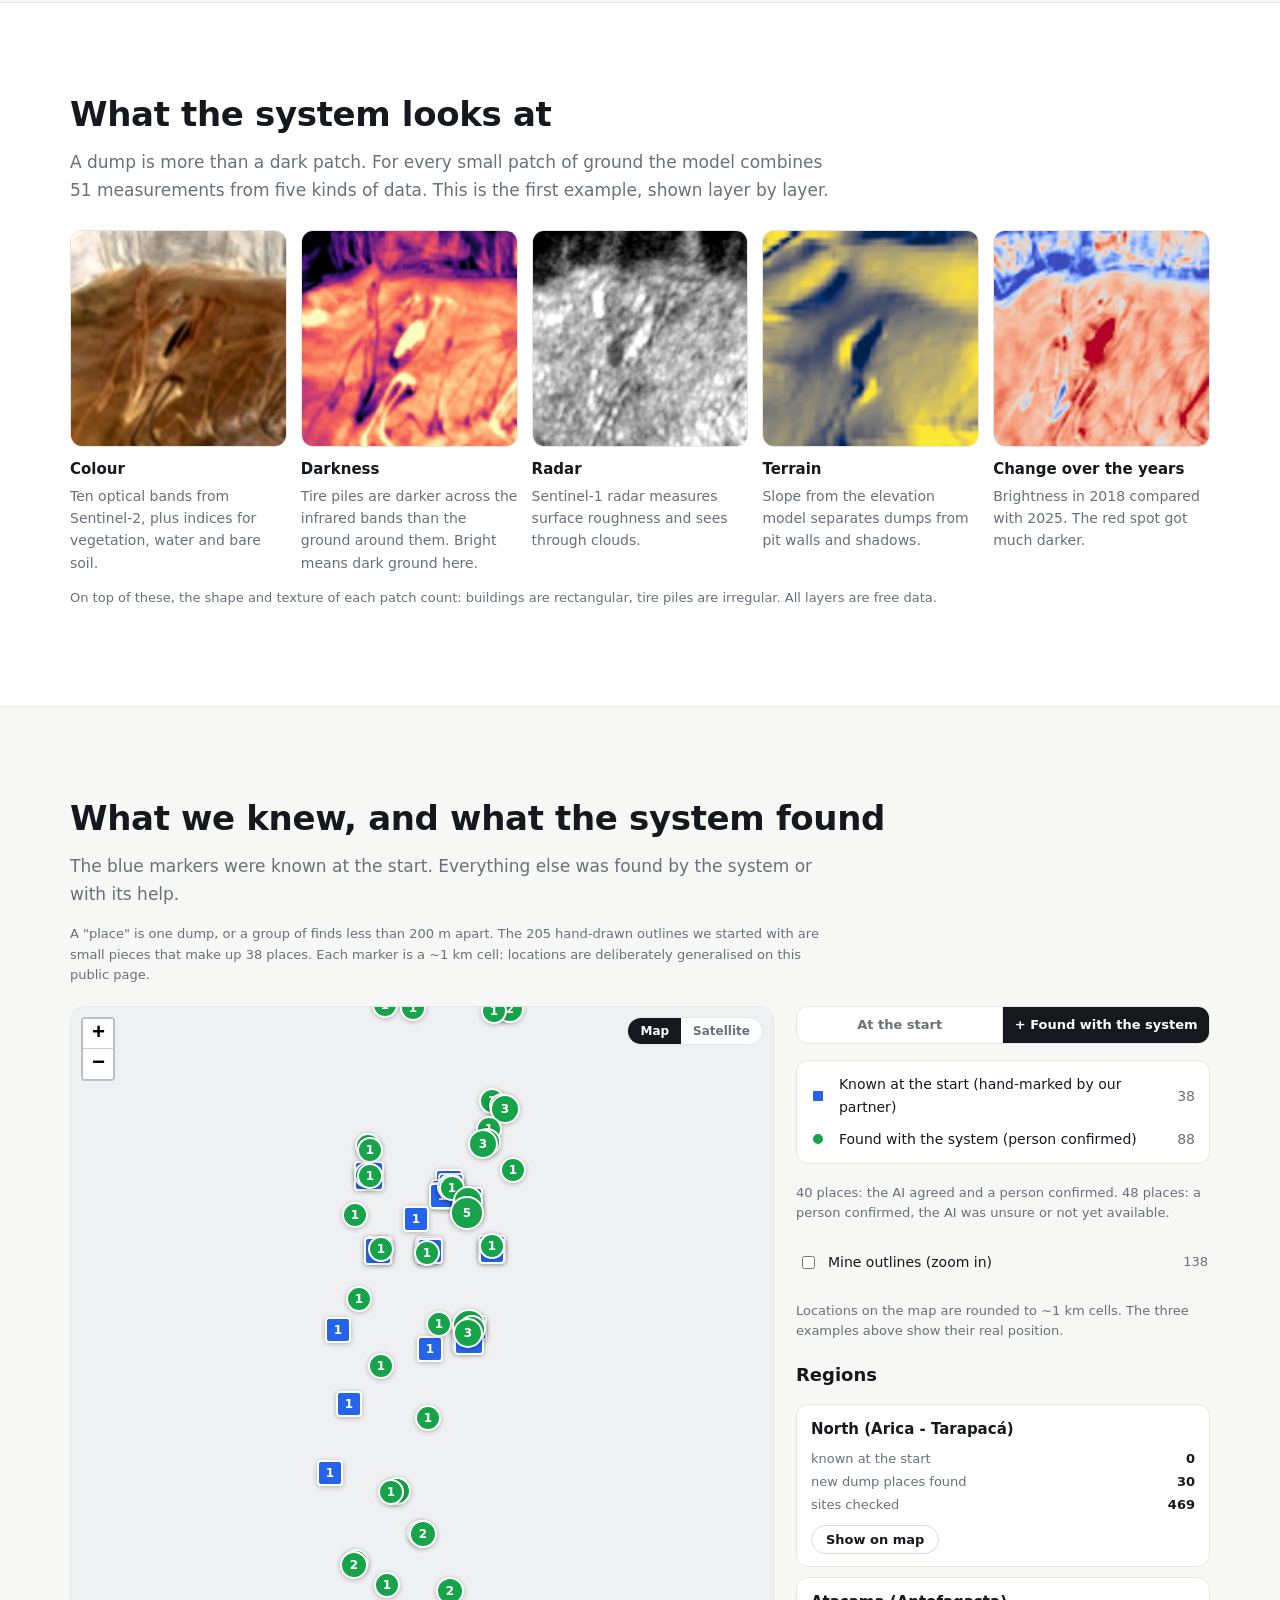
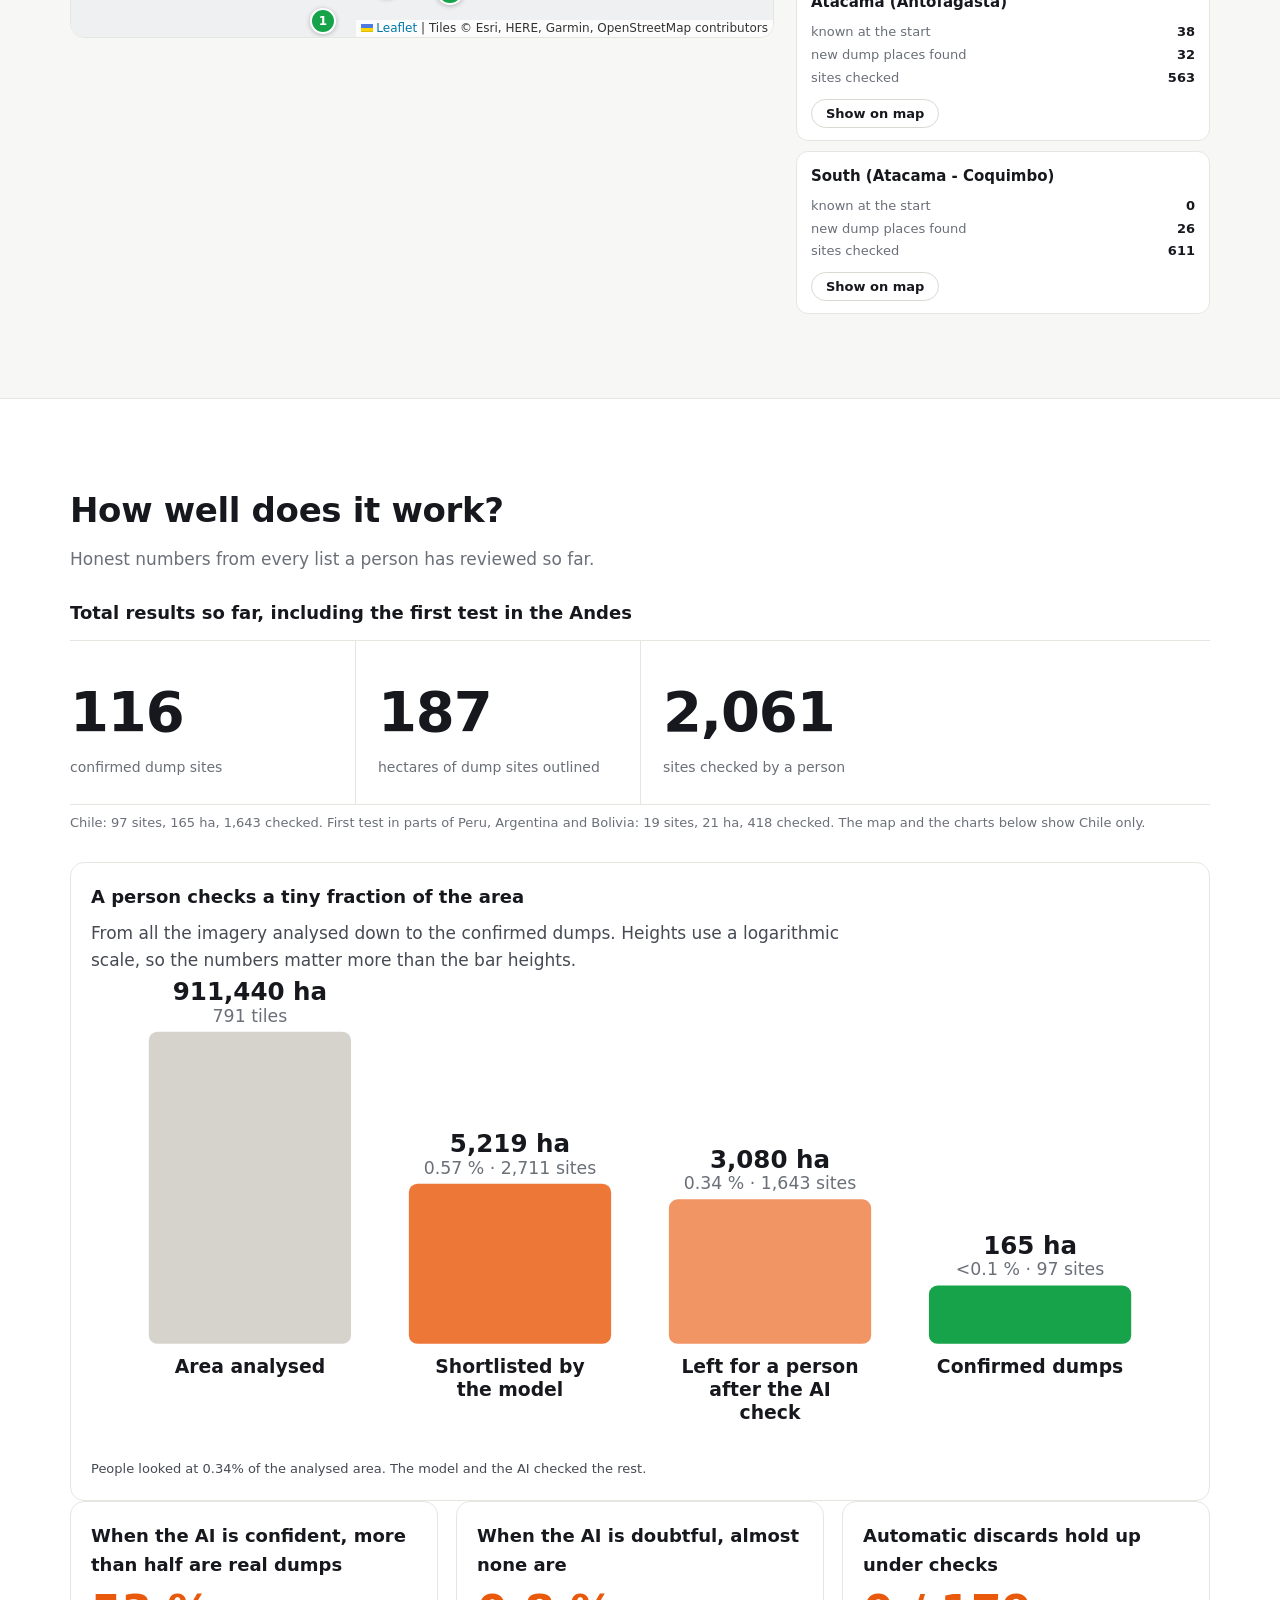
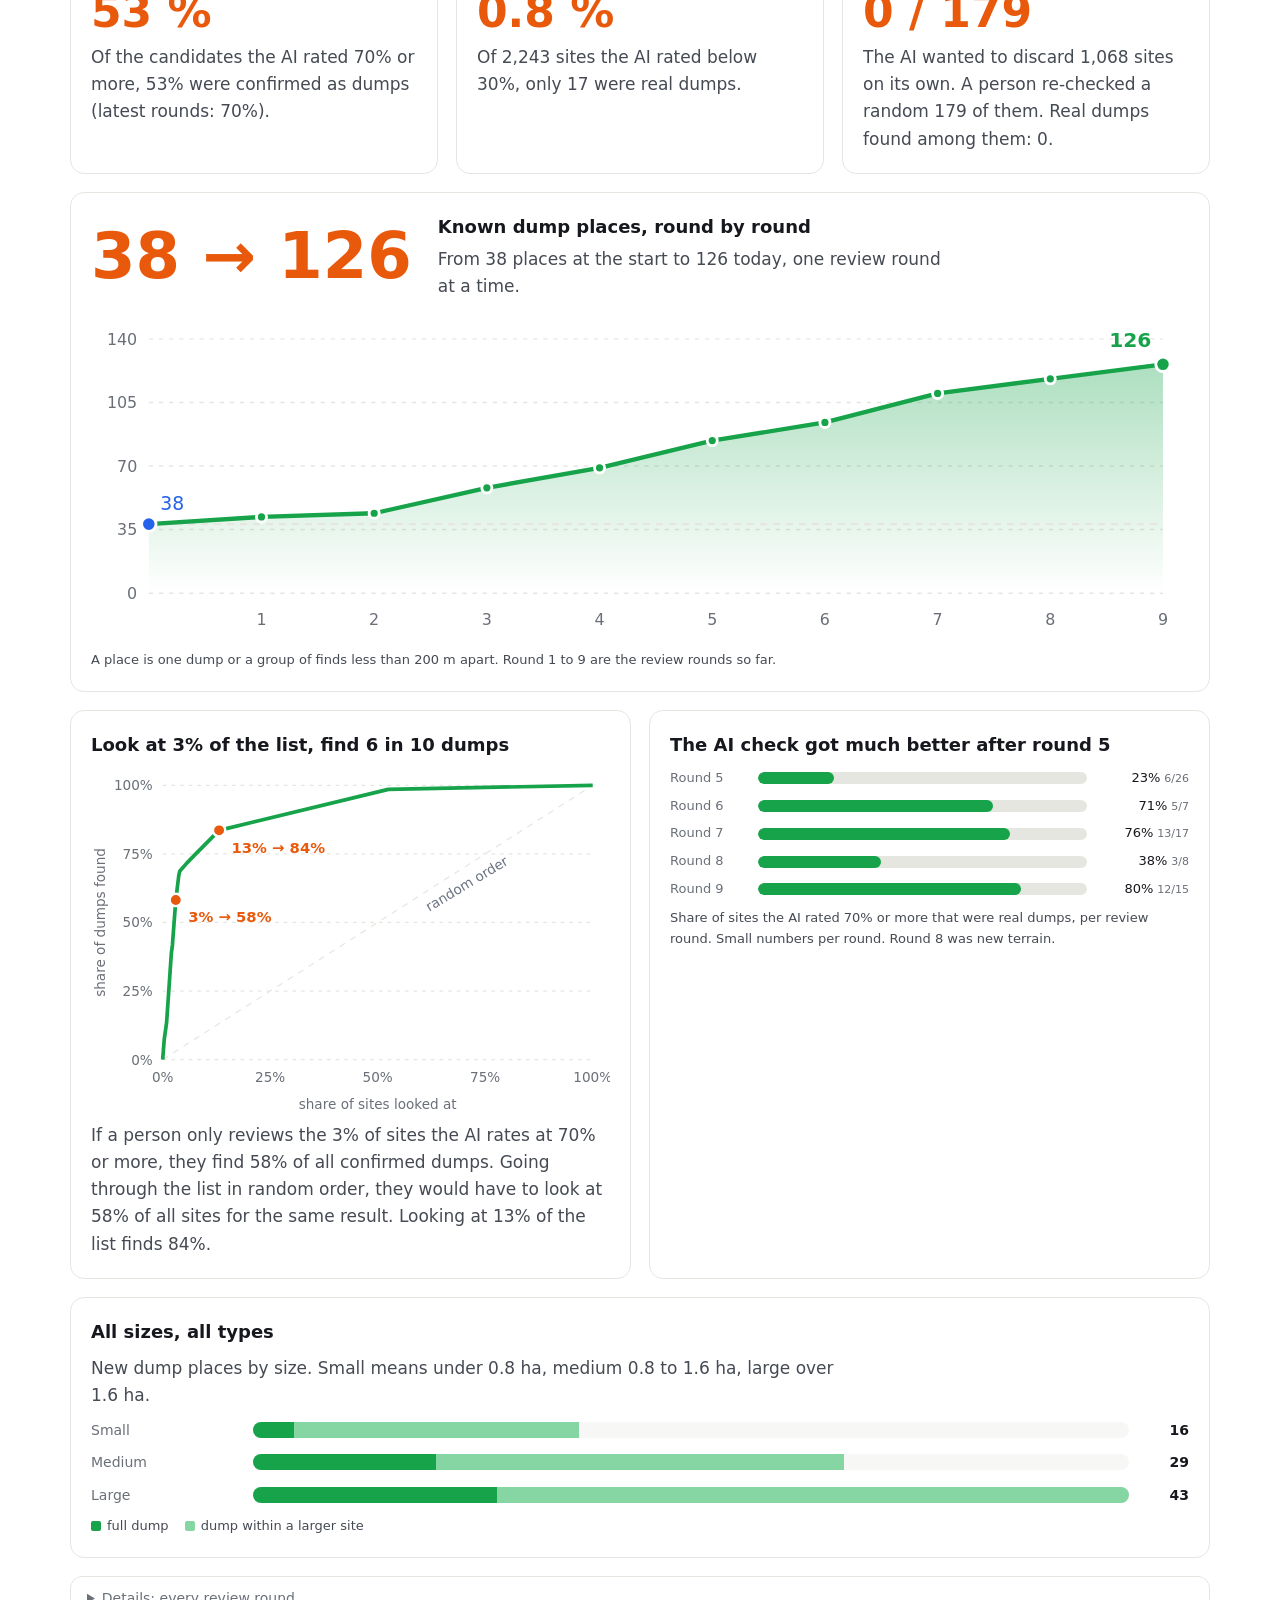
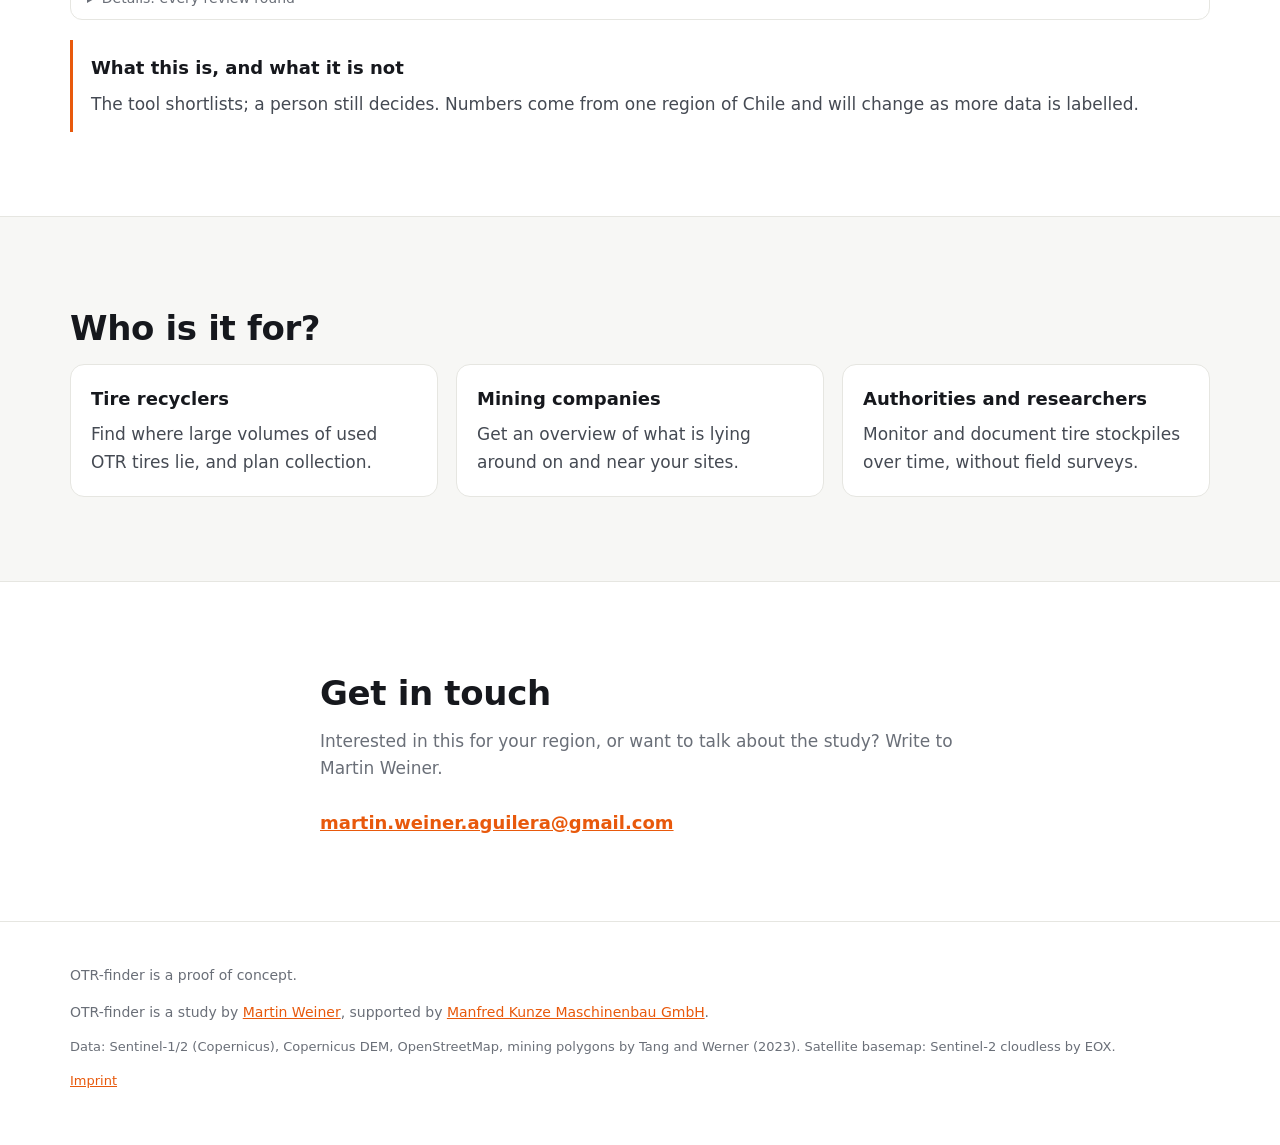
==== commit fdd37be8: "Update site" ====
--- a/index.html
+++ b/index.html
@@ -8,7 +8,7 @@
 <meta name="theme-color" content="#ffffff">
 <link rel="icon" href="data:image/svg+xml,%3Csvg xmlns='http://www.w3.org/2000/svg' viewBox='0 0 32 32'%3E%3Ccircle cx='16' cy='16' r='13' fill='none' stroke='%23e8590c' stroke-width='5'/%3E%3Ccircle cx='16' cy='16' r='4' fill='%23e8590c'/%3E%3C/svg%3E">
 <link rel="stylesheet" href="assets/vendor/leaflet/leaflet.css">
-<link rel="stylesheet" href="assets/style.css?v=202610200736">
+<link rel="stylesheet" href="assets/style.css?v=202610200752">
 </head>
 <body>
 <a class="skip" href="#main" data-i18n="skip">Skip to content</a>
@@ -133,6 +133,9 @@
   <div class="wrap">
     <h2 data-i18n="res_title"></h2>
     <p class="sub" data-i18n="res_lead"></p>
+    <h3 class="tot-h" data-i18n="tot_title"></h3>
+    <dl class="stats totals" id="totals" aria-live="polite"></dl>
+    <p class="small" id="totalsNote"></p>
     <article class="card wide funnel"><h3 data-i18n="fun_title"></h3><p class="sub" data-i18n="fun_lead"></p><div id="funnelChart" role="img" aria-label="Funnel"></div><p class="small" id="funnelNote"></p></article>
     <div class="proof" id="proof">
       <article class="card"><h3 data-i18n="ai_title"></h3><div class="big" id="aiBig"></div><p id="aiText"></p></article>
@@ -181,8 +184,8 @@
 <script src="assets/vendor/leaflet/leaflet.js"></script>
 <script src="data/timeline.js?v=202610141241"></script>
 <script src="data/examples.js?v=202610141430"></script>
-<script src="data/data.js?v=202610200750"></script>
-<script src="assets/i18n.js?v=202610200750"></script>
-<script src="assets/app.js?v=202610200750"></script>
+<script src="data/data.js?v=202610200752"></script>
+<script src="assets/i18n.js?v=202610200752"></script>
+<script src="assets/app.js?v=202610200752"></script>
 </body>
 </html>
--- a/assets/style.css
+++ b/assets/style.css
@@ -205,3 +205,6 @@
 /* map box keeps its own height; it follows the page while the long side column scrolls */
 .mapgrid{align-items:start}.mapbox{position:sticky;top:76px}
 @media (max-width:980px){.mapbox{position:relative;top:auto}}
+
+.tot-h{font-size:18px;margin:0 0 12px}.totals{margin-bottom:8px}#totalsNote{margin:0 0 28px}
+@media (max-width:700px){.totals{grid-template-columns:1fr}.totals div+div{border-left:0;border-top:1px solid var(--line);padding-left:0}}
